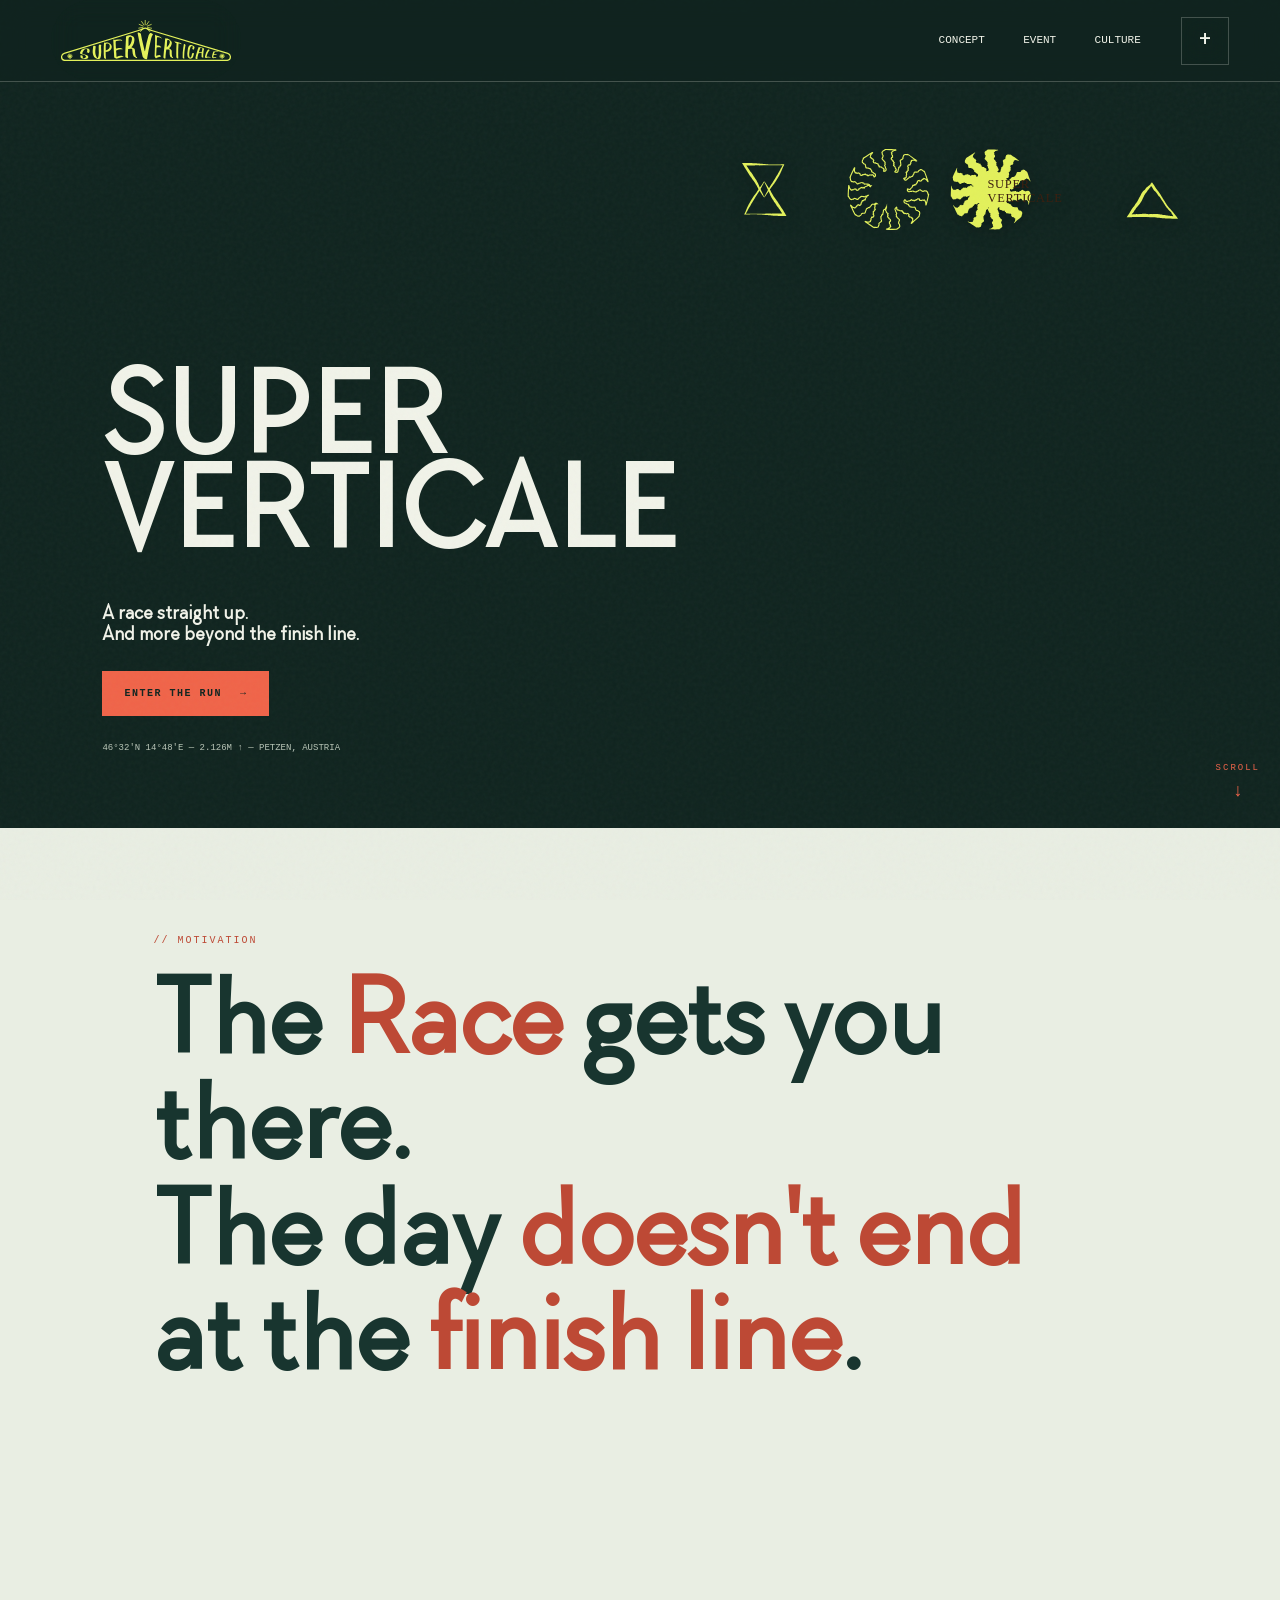
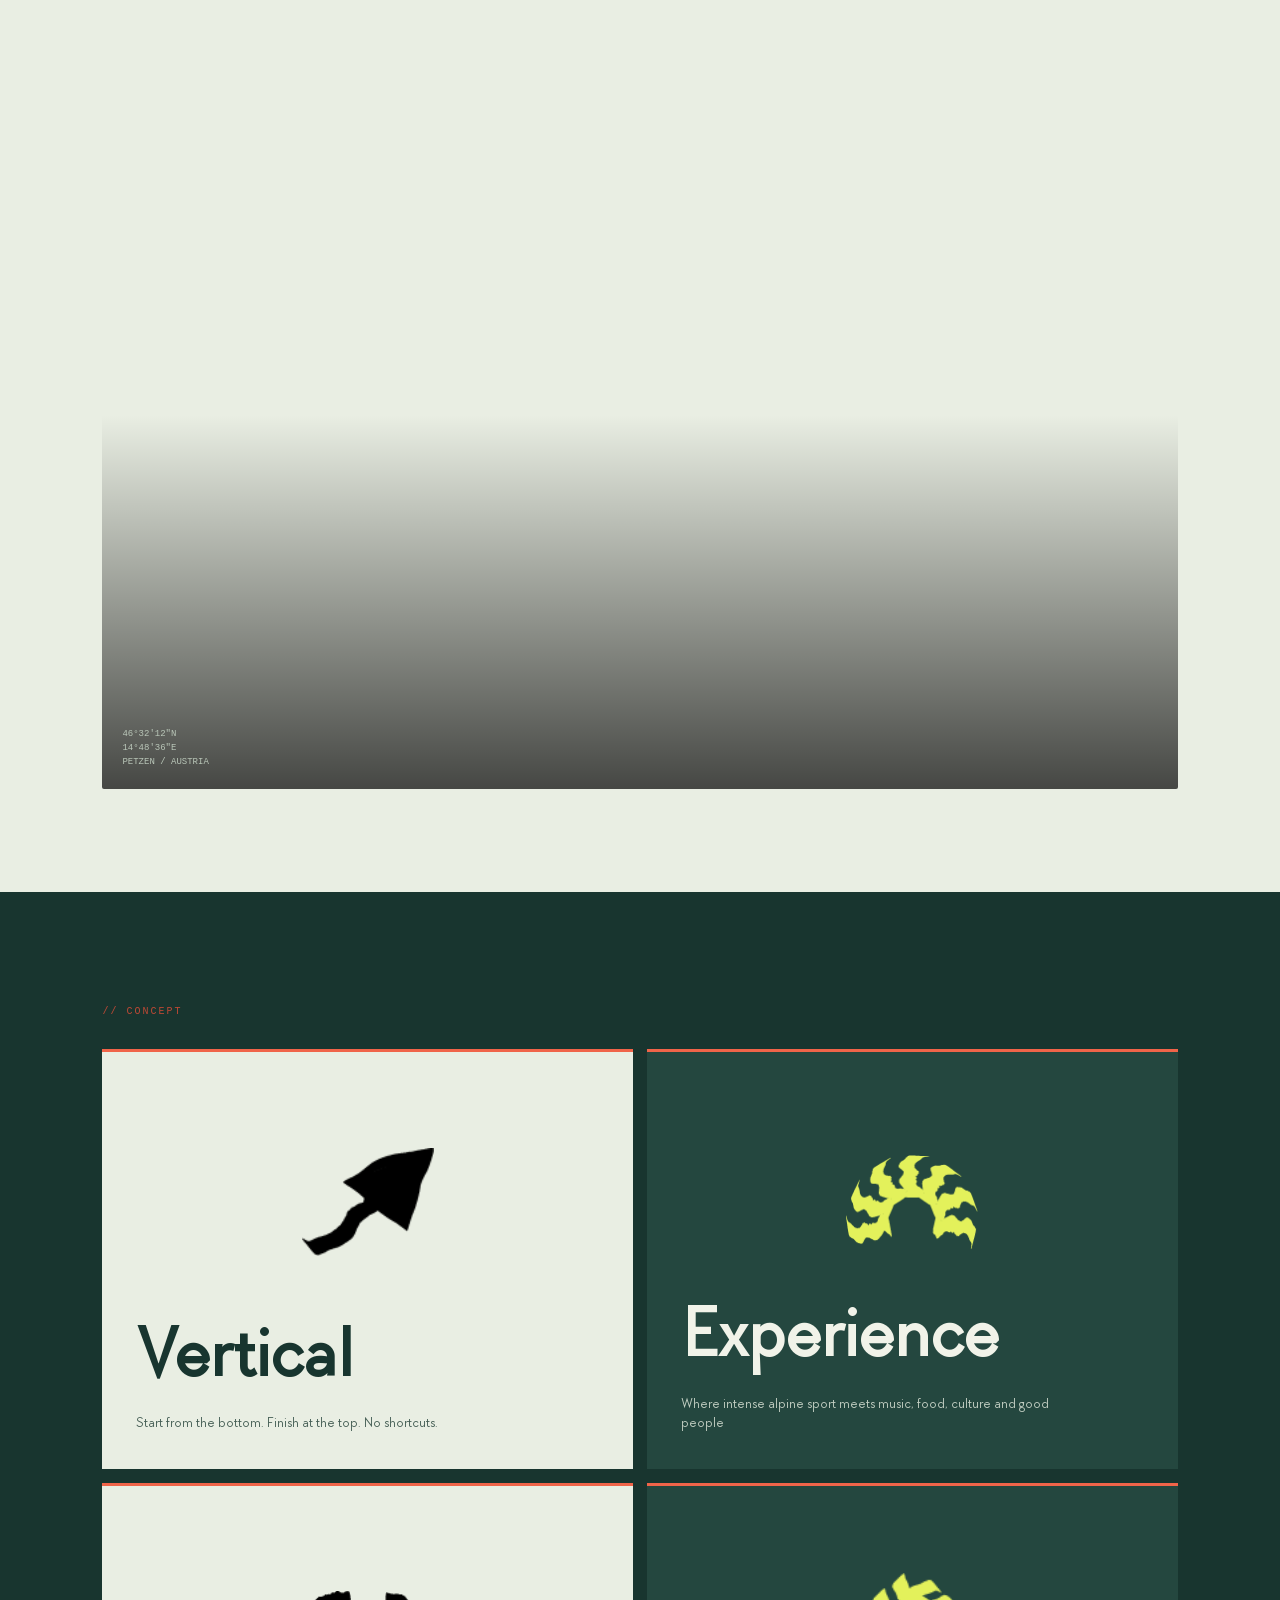
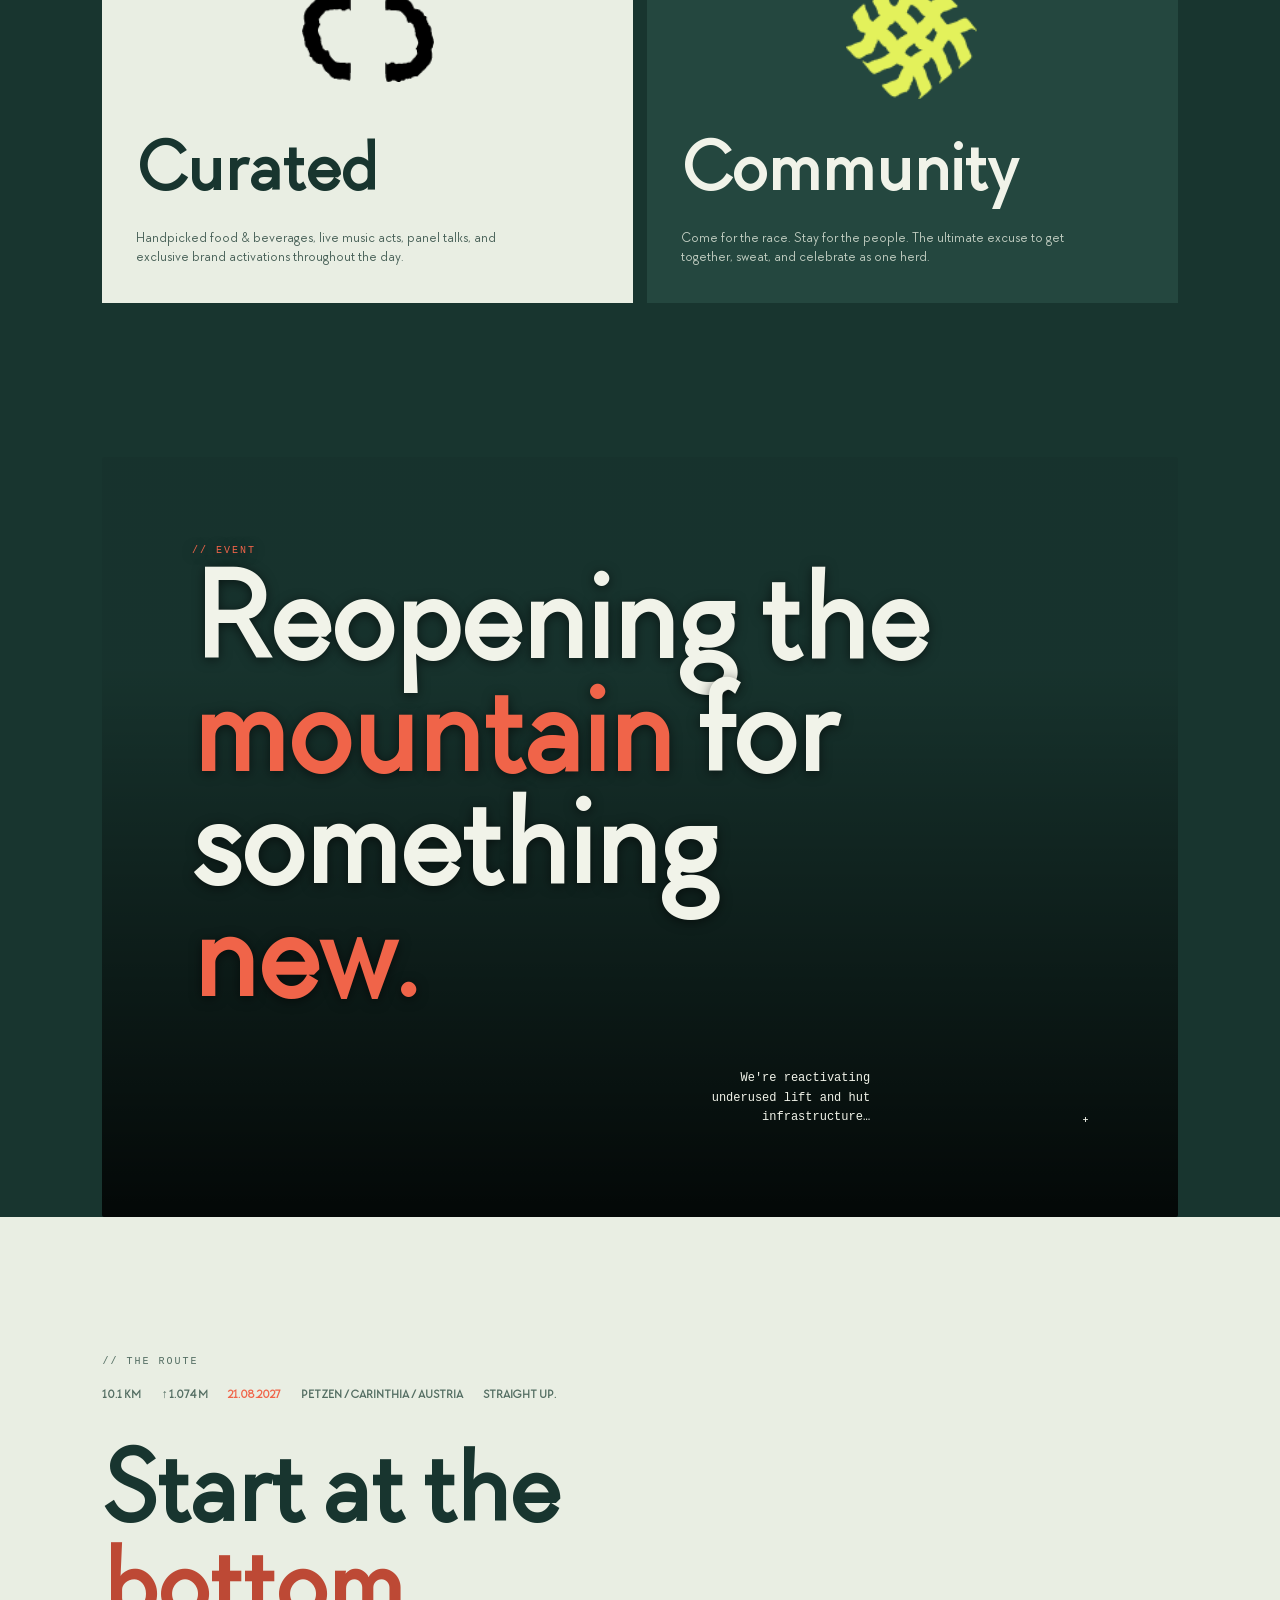
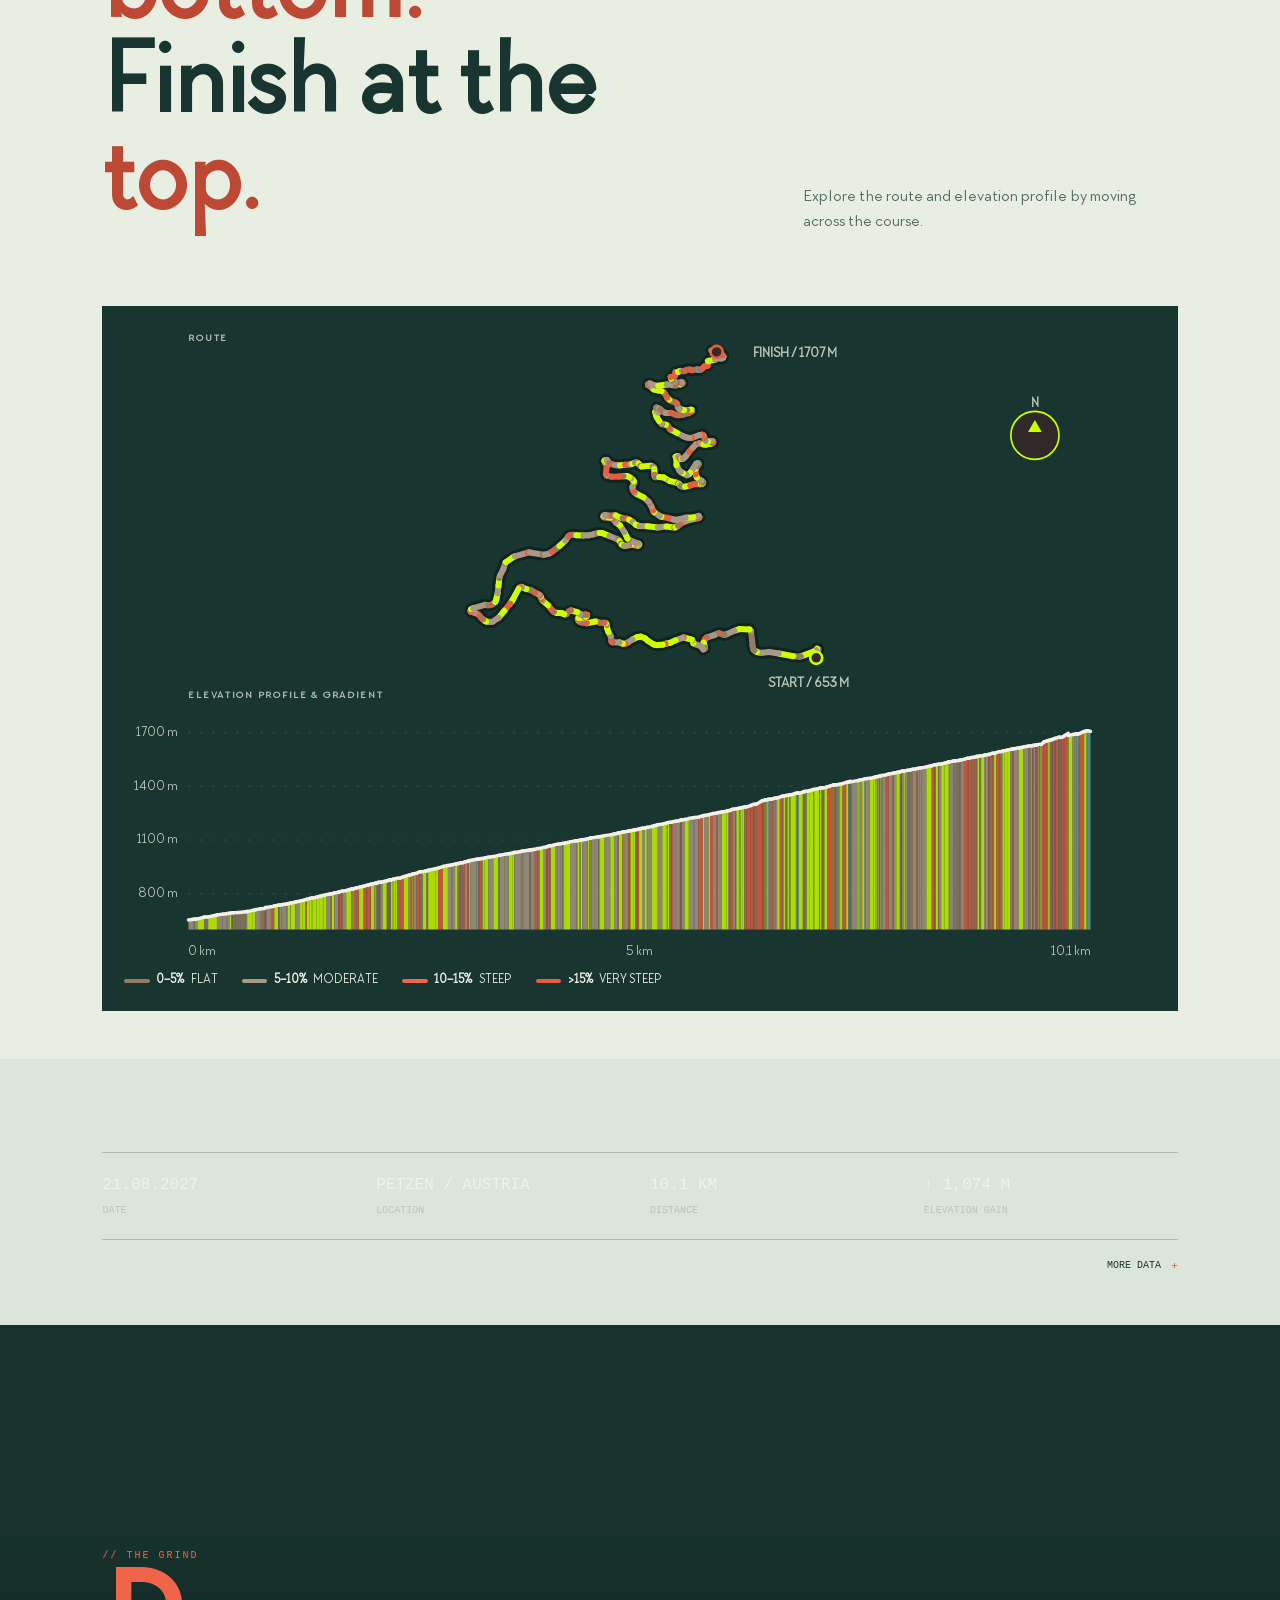
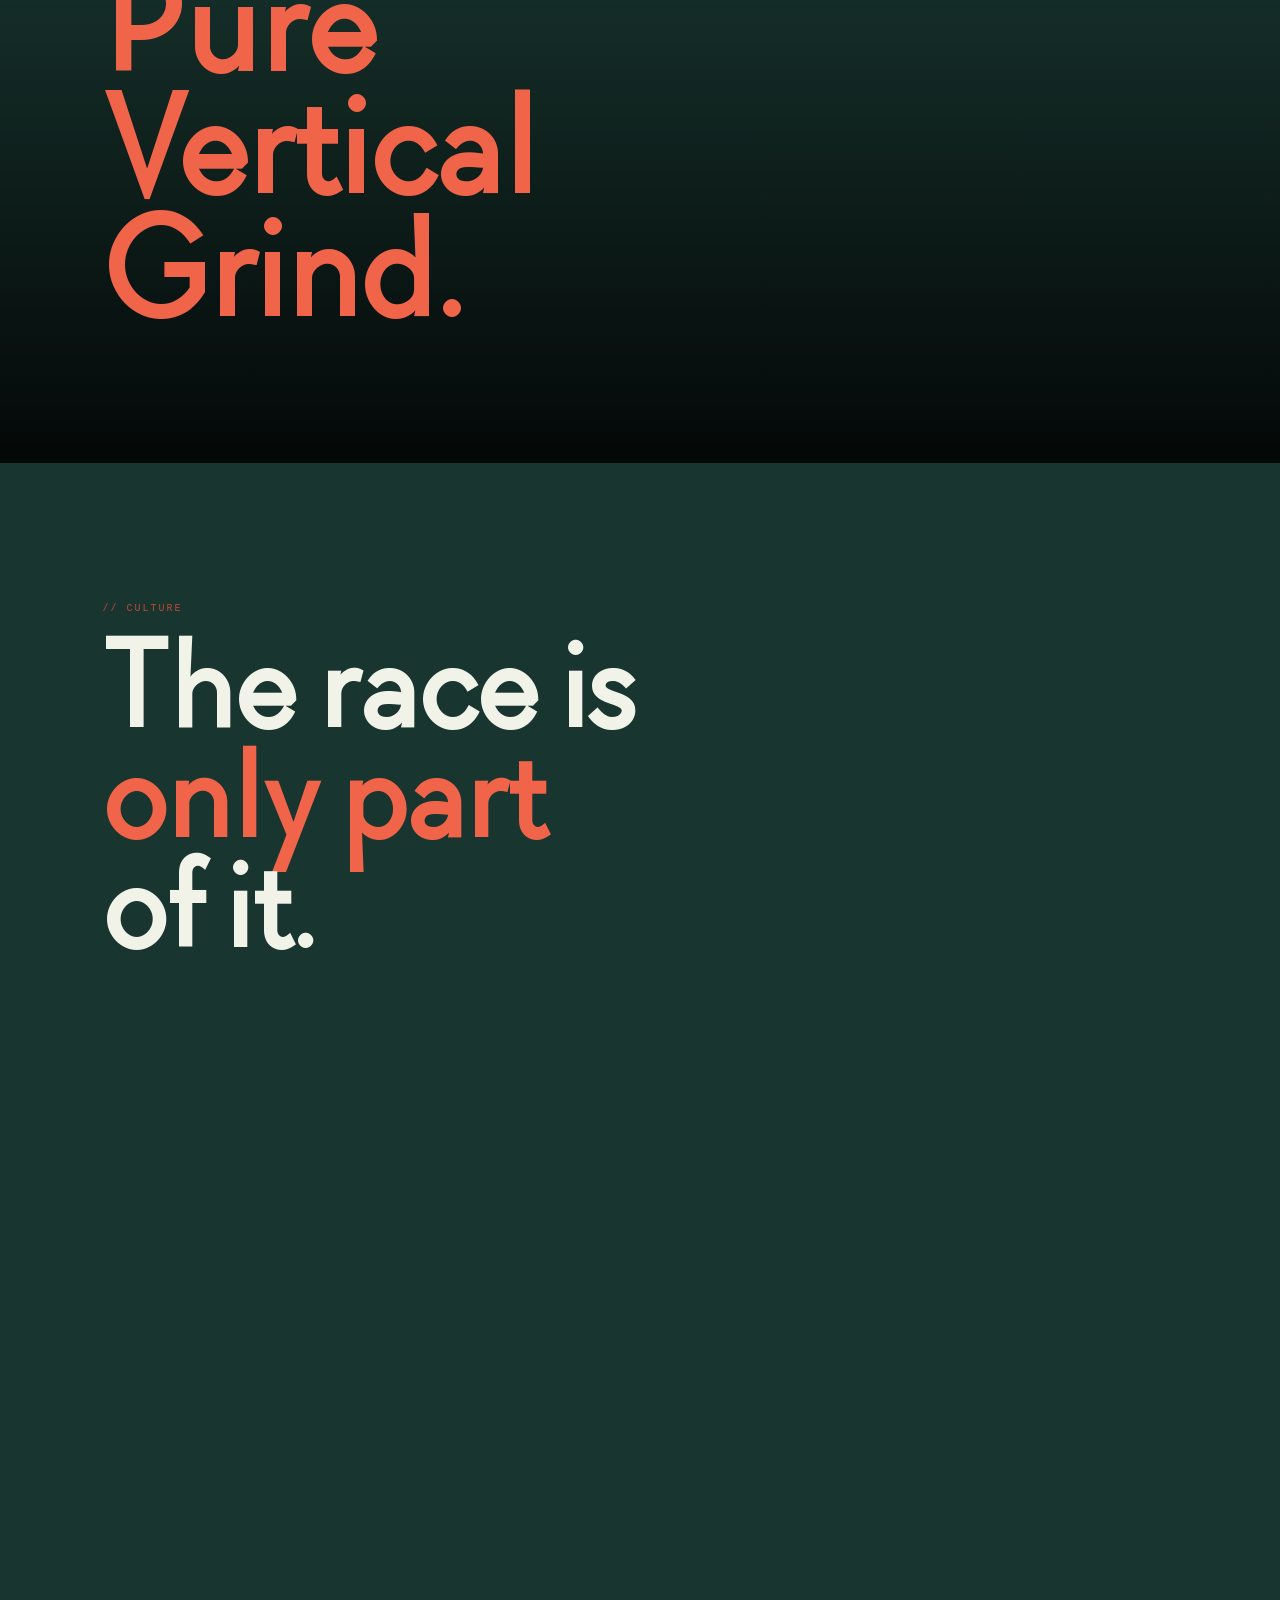
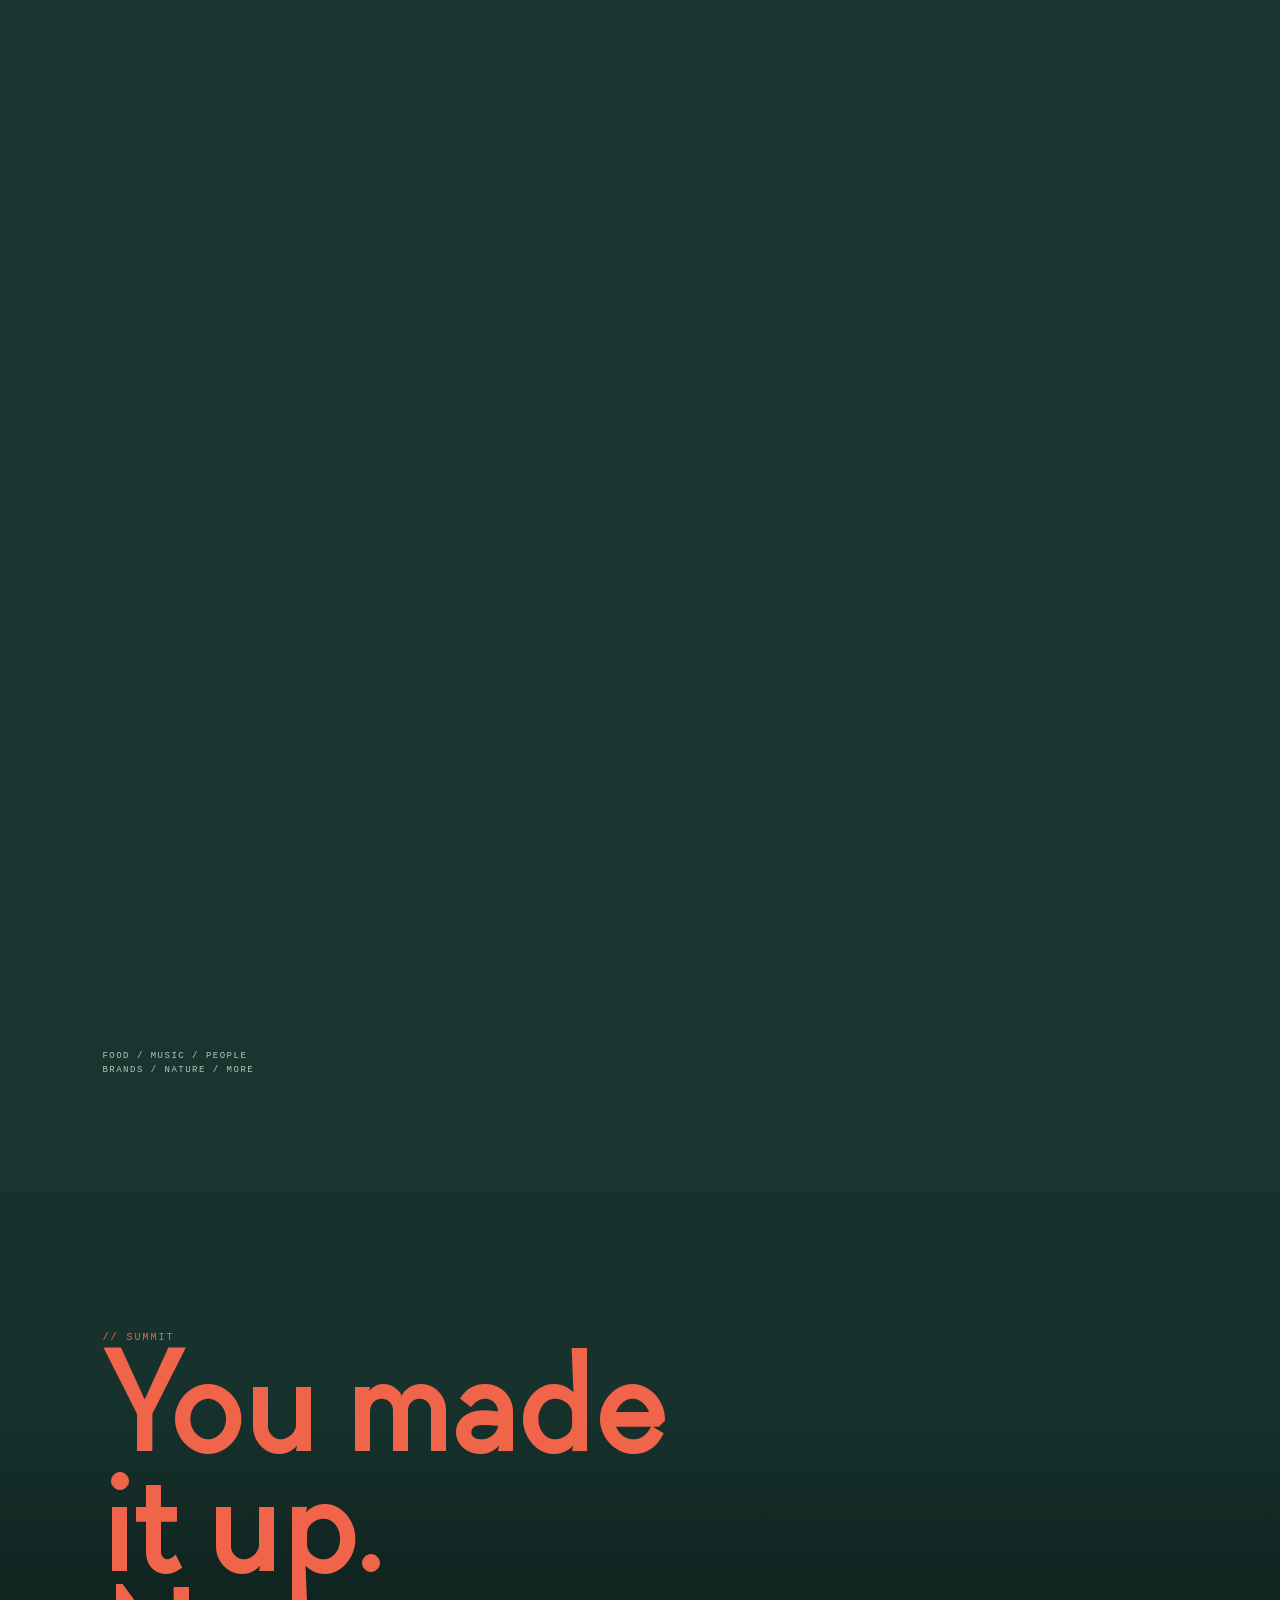
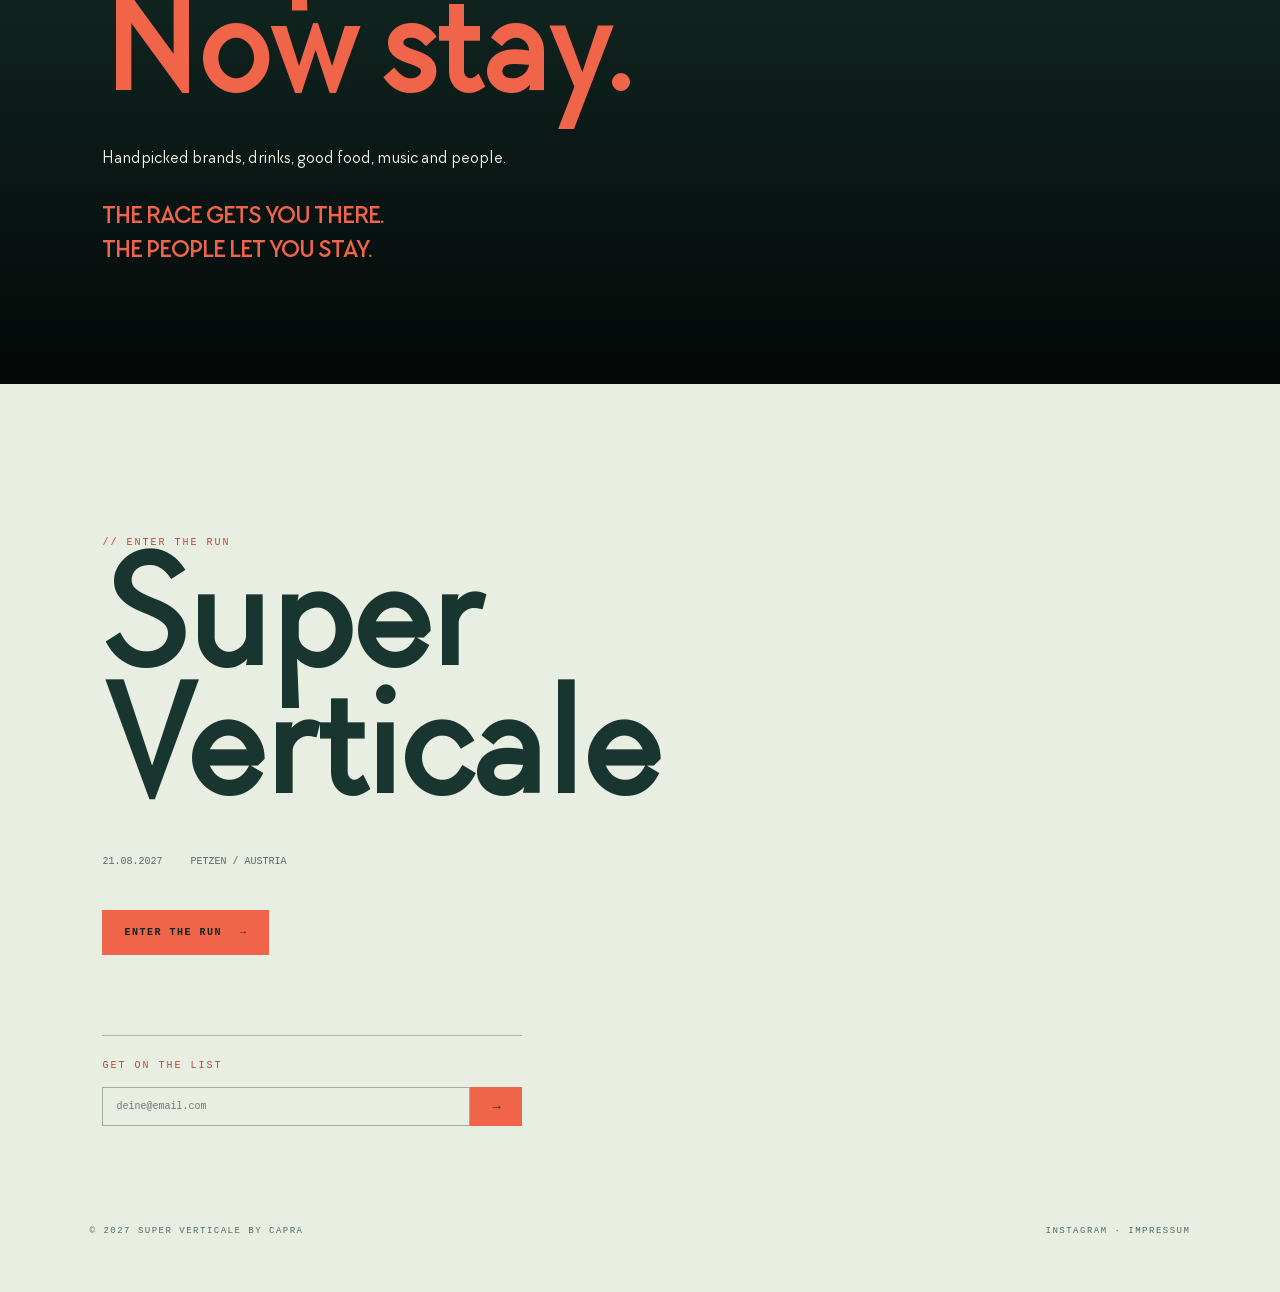
==== alternative/index.html @ e6248ca1 "create alternative with old site" ====
<!doctype html>
<html lang="en">
<head>
  <meta charset="UTF-8">
  <meta name="viewport" content="width=device-width, initial-scale=1.0, viewport-fit=cover">
  <meta name="theme-color" content="#18352f">
  <base href="/">
  <title>Super Verticale</title>

  <link rel="stylesheet" href="../css/style.css">
  <link rel="stylesheet" href="../css/alternative.css">
</head>

<body>

  <!-- iOS SAFE AREA / DYNAMIC ISLAND -->
  <div class="ios-safe-area" aria-hidden="true"></div>

  <div class="page">

    <header class="site-header">
      <a href="/alternative/#top" aria-label="Super Verticale home">
        <img class="logo" src="../assets/logos/SuperVerticale.svg" alt="Super Verticale">
      </a>

      <nav class="nav" aria-label="Main navigation">
        <a href="/alternative/#concept">Concept</a>
        <a href="/alternative/#event">Event</a>
        <a href="/alternative/#culture">Culture</a>
      </nav>

      <button class="header-menu" type="button" aria-label="Open menu" aria-expanded="false">
        +
      </button>
    </header>

    <!-- MOBILE MENU -->
    <div class="mobile-menu" id="mobile-menu">
      <nav aria-label="Mobile navigation">
        <a href="/alternative/#concept">Concept</a>
        <a href="/alternative/#event">Event</a>
        <a href="/alternative/#culture">Culture</a>
        <a class="menu-cta" href="https://luma.com/i/ApF9Z4wEPd" target="_blank" rel="noopener noreferrer">Enter the Run</a>
      </nav>
    </div>

    <main id="top">

      <!-- HERO -->
      <section class="hero">
        <video autoplay muted loop playsinline preload="metadata" aria-label="Super Verticale hero video">
          <source src="../assets/videos/Mountain_Capra_Hero.mp4" type="video/mp4">
        </video>

        <img class="hero-logo" src="../assets/logos/Icons.svg" alt="Super Verticale Icons">

        <div class="hero-content">
          <h1 class="hero-title">Super<br>Verticale</h1>

          <p class="hero-sub">
            A race straight up.<br>
            And more beyond the finish line.
          </p>

          <a class="cta" href="https://luma.com/i/ApF9Z4wEPd" target="_blank" rel="noopener noreferrer">
            Enter the Run <span>→</span>
          </a>

          <div class="hero-meta micro">
            46°32′N 14°48′E — 2.126m ↑ — Petzen, Austria
          </div>
        </div>

        <div class="scroll-cue">Scroll</div>
      </section>

      <!-- BIG STATEMENT -->
      <section class="statement">
        <div>
          <div class="eyebrow">// Motivation</div>
          <h2>
            The <span>Race</span> gets you there. <br>
            The day <span> doesn't end </span> at the <span>finish line</span>.
          </h2>
        </div>
      </section>

      <!-- MOVEMENT -->
      <section class="movement">
        <div class="movement-frame">
          <video autoplay muted loop playsinline preload="metadata">
            <source src="../assets/wine_uphill_straight_front.mp4" type="video/mp4">
          </video>

          <div class="movement-meta micro">
            46°32′12″N<br>
            14°48′36″E<br>
            Petzen / Austria
          </div>
        </div>
      </section>

      <!-- CONCEPT -->
      <section class="concept" id="concept">
        <div class="concept-head">
          <div class="eyebrow">// Concept</div>
        </div>

        <div class="concept-grid">
          <article class="concept-card">
            <img class="concept-icon" src="../assets/logos/icons/Vertical.png" alt="" aria-hidden="true">
            <div>
              <h3>Vertical</h3>
              <p>Start from the bottom. Finish at the top. No shortcuts.</p>
            </div>
          </article>

          <article class="concept-card">
            <img class="concept-icon" src="../assets/logos/icons/Experience.png" alt="" aria-hidden="true">
            <div>
              <h3>Experience</h3>
              <p>Where intense alpine sport meets music, food, culture and good people</p>
            </div>
          </article>

          <article class="concept-card">
            <img class="concept-icon" src="../assets/logos/icons/Curated.png" alt="" aria-hidden="true">
            <div>
              <h3>Curated</h3>
              <p>Handpicked food &amp; beverages, live music acts, panel talks, and exclusive brand activations throughout the day.</p>
            </div>
          </article>

          <article class="concept-card">
            <img class="concept-icon" src="../assets/logos/icons/Community.png" alt="" aria-hidden="true">
            <div>
              <h3>Community</h3>
              <p>Come for the race. Stay for the people. The ultimate excuse to get together, sweat, and celebrate as one herd.</p>
            </div>
          </article>
        </div>
      </section>

      <!-- EVENT -->
      <section class="event-intro" id="event">
        <div class="event-visual">
          <video autoplay muted loop playsinline preload="metadata" aria-hidden="true">
            <source src="../assets/wine_steep_left_right.mp4" type="video/mp4">
          </video>

          <div class="event-overlay">
            <div class="event-title">
              <div class="eyebrow">// Event</div>

              <div class="event-intro-grid">
                <h2>Reopening the<br><span>mountain</span> for<br>something<br><span>new.</span></h2>
              </div>
            </div>

            <button class="event-note-toggle" type="button" aria-label="Show full Event note" aria-expanded="false" aria-controls="event-note-content">
              <span class="event-note-teaser">We're reactivating<br>underused lift and hut<br>infrastructure…</span>
              <span class="event-note-expanded" id="event-note-content" aria-hidden="true">
                <span class="event-note-copy">
                  <span>We’re reactivating underused lift and hut infrastructure, turning the mountain into our stage.</span>
                  <span>Super Verticale is much more than a trail run. It’s a gathering for those who live for uncompromising mountain sports, good food and music vibes, and the culture of nature.</span>
                </span>
              </span>
              <span class="event-note-indicator" aria-hidden="true">+</span>
            </button>
          </div>
        </div>
      </section>

      <!-- ROUTE -->
      <section class="route-section" id="route">
        <div class="eyebrow">// The Route</div>

        <div class="route-facts" aria-label="Race facts">
          <div class="route-facts-row">
            <span>10.1 KM</span>
            <span>↑ 1.074 M</span>
            <span class="route-facts-date">21.08.2027</span>
            <span>Petzen / Carinthia / Austria</span>
            <span>Straight up.</span>
          </div>
        </div>

        <div class="route-head">
          <h2>
            Start at the <span>bottom.</span><br>
            Finish at the <span>top.</span>
          </h2>

          <p class="route-copy">
            Explore the route and elevation profile by moving across the course.
          </p>
        </div>

        <div class="route-interactive">
          <svg id="route-chart" viewBox="0 0 1200 750" role="img" aria-label="Petzen route and elevation profile">
            <g id="route-layer"></g>
            <g id="profile-layer"></g>
            <g id="interaction-layer"></g>
          </svg>

          <div class="route-legend" aria-label="Slope legend">
            <span><i class="route-swatch route-flat"></i><b>0–5%</b> FLAT</span>
            <span><i class="route-swatch route-moderate"></i><b>5–10%</b> MODERATE</span>
            <span><i class="route-swatch route-steep"></i><b>10–15%</b> STEEP</span>
            <span><i class="route-swatch route-very-steep"></i><b>&gt;15%</b> VERY STEEP</span>
          </div>
        </div>

        <!-- EVENT DATA -->
        <div class="data">
          <dl class="data-primary" aria-label="Essential race facts"></dl>

          <button class="data-toggle" type="button" aria-expanded="false" aria-controls="event-data-details" aria-label="Show more event data">
            <span>More data</span>
            <span class="data-toggle-indicator" aria-hidden="true">+</span>
          </button>

          <div class="data-details" id="event-data-details" aria-hidden="true" inert>
            <div class="data-details-inner">
              <dl class="data-grid">
                <div class="data-row" data-primary data-primary-label="Date"><dt>Date</dt><dd>21.08.2027</dd></div>
                <div class="data-row" data-primary data-primary-label="Location" data-primary-value="Petzen / Austria"><dt>Location</dt><dd>Petzen-Bergbahnen / Austria</dd></div>
                <div class="data-row" data-primary data-primary-label="Distance"><dt>Distance</dt><dd>10.1 km</dd></div>
                <div class="data-row" data-primary data-primary-label="Elevation Gain" data-primary-prefix="↑"><dt>Elevation Gain</dt><dd>1,074 m</dd></div>
                <div class="data-row"><dt>Start</dt><dd>Petzenbahn Talstation</dd></div>
                <div class="data-row"><dt>Coordinates</dt><dd>46°32′12″N 14°48′36″E</dd></div>
              </dl>
            </div>
          </div>
        </div>
      </section>

      <!-- GRIND -->
      <section class="grind">
        <video autoplay muted loop playsinline preload="metadata" aria-hidden="true">
          <source src="../assets/wine_foot.mp4" type="video/mp4">
        </video>

        <div>
          <div class="eyebrow">// The Grind</div>
          <h2>Pure<br>Vertical<br>Grind.</h2>
        </div>
      </section>

      <!-- CULTURE -->
      <section class="culture" id="culture">
        <div class="culture-head">
          <div class="eyebrow">// Culture</div>
          <h2>
            The race is<br>
            <span>only part</span><br>
            of it.
          </h2>
        </div>

        <div class="culture-gallery">
          <video class="tall" autoplay muted loop playsinline preload="metadata">
            <source src="../assets/wine_portrait.mp4" type="video/mp4">
          </video>

          <video autoplay muted loop playsinline preload="metadata">
            <source src="../assets/wine_jump_down_up.mp4" type="video/mp4">
          </video>

          <video autoplay muted loop playsinline preload="metadata">
            <source src="../assets/wine_wqalking_on_woods.mp4" type="video/mp4">
          </video>

          <video class="tall" autoplay muted loop playsinline preload="metadata">
            <source src="../assets/wine_uphill_right_left.mp4" type="video/mp4">
          </video>
        </div>

        <div class="culture-note">
          Food / Music / People<br>
          Brands / Nature / More
        </div>
      </section>

      <!-- SUMMIT -->
      <section class="summit">
        <video autoplay muted loop playsinline preload="metadata" aria-hidden="true">
          <source src="../assets/wine_uphill_left_right.mp4" type="video/mp4">
        </video>

        <div>
          <div class="eyebrow">// Summit</div>

          <h2>You made<br>it up.<br>Now stay.</h2>

          <p class="summit-copy">
            Handpicked brands, drinks, good food, music and people.
          </p>

          <p class="summit-payoff">
            The race gets you there.<br>
            The people let you stay.
          </p>
        </div>
      </section>

      <!-- FINAL CTA -->
      <section class="final">
        <div class="eyebrow">// Enter the Run</div>

        <h2>Super<br>Verticale</h2>

        <div class="final-meta micro">
          <span>21.08.2027</span>
          <span>Petzen / Austria</span>
        </div>

        <a class="cta" href="https://luma.com/i/ApF9Z4wEPd" target="_blank" rel="noopener noreferrer">
          Enter the Run <span>→</span>
        </a>

        <div class="newsletter">
          <div class="eyebrow">Get on the list</div>
          <form class="newsletter-form">
            <input type="email" placeholder="deine@email.com" aria-label="Email">
            <button type="submit">→</button>
          </form>
        </div>
      </section>
    </main>

    <footer class="footer">
      <span>© 2027 Super Verticale by Capra</span>
      <span>Instagram · Impressum</span>
    </footer>
  </div>

  <div class="route-tooltip" id="route-tooltip" role="status"></div>

  <script type="module" src="../js/main.js"></script>
</body>
</html>
---- css/style.css ----
@import url("./variables.css");
@import url("./base.css");
@import url("./components.css");
@import url("./sections.css");
@import url("./responsive.css");
---- css/alternative.css ----
@font-face {
  font-family: "TT Chocolates V2";
  src: url("../assets/fonts/tt-chocolates-regular.woff2") format("woff2");
  font-style: normal;
  font-weight: 400;
  font-display: swap;
}

:root {
  --bg: #18352f;
  --black: #10241f;
  --white: #f1f3e9;
  --lime: #f06449;
  --gray: #b9c6b8;
  --line: rgba(241, 243, 233, .23);
  --display: "TT Chocolates V2", "Trebuchet MS", sans-serif;
  --mono: "SF Mono", "Fira Code", ui-monospace, monospace;
  color-scheme: dark;
}

html,
body {
  background: var(--bg);
}

body {
  font-family: var(--display);
  line-height: 1.35;
}

.page {
  overflow: clip;
}

.site-header {
  top: 0;
  left: 0;
  right: 0;
  height: 82px;
  padding: 0 4vw;
  background: rgba(16, 36, 31, .82);
  border-bottom: 1px solid var(--line);
  backdrop-filter: blur(14px);
  -webkit-backdrop-filter: blur(14px);
}

.site-header > a {
  flex: 0 0 auto;
  width: 190px;
  border: 0;
  box-shadow: none;
}

.logo {
  width: 170px;
}

.nav {
  display: flex;
  align-items: center;
  gap: clamp(1.25rem, 3vw, 3.5rem);
  margin-left: auto;
  font-family: var(--mono);
  font-size: 11px;
  text-transform: uppercase;
}

.nav a {
  padding: 10px 0;
  border-bottom: 1px solid transparent;
}

.nav a:hover,
.nav a:focus-visible {
  color: var(--lime);
  border-color: currentColor;
}

.header-menu {
  width: 48px;
  height: 48px;
  flex-basis: 48px;
  margin-left: 2rem;
  border-radius: 0;
  border-color: var(--line);
  box-shadow: none;
}

.mobile-menu {
  top: 92px;
  left: auto;
  right: 4vw;
  width: min(360px, 92vw);
  background: var(--black);
  border: 1px solid var(--line);
  border-radius: 0;
  box-shadow: none;
}

.hero {
  min-height: 92svh;
  padding: 150px 8vw 8vh;
  align-items: flex-end;
  background: var(--black);
}

.hero::after {
  background: linear-gradient(90deg, rgba(16, 36, 31, .78), rgba(16, 36, 31, .06) 85%), linear-gradient(0deg, rgba(16, 36, 31, .8), transparent 65%);
}

.hero-logo {
  top: 18%;
  right: 8vw;
  left: auto;
  width: min(34vw, 440px);
  transform: none;
}

.hero-content {
  max-width: 850px;
}

.hero-title {
  max-width: 850px;
  font-size: 7.5rem;
  line-height: .78;
  letter-spacing: 0;
}

.hero-sub {
  max-width: 470px;
  margin-top: 34px;
  color: var(--white);
  font-size: 1.25rem;
  line-height: 1.05;
  text-transform: none;
}

.cta {
  background: var(--lime);
  color: var(--black);
  padding: 16px 22px;
  transition: transform .2s ease, background .2s ease;
}

.cta:hover,
.cta:focus-visible {
  background: var(--white);
  transform: translateY(-3px);
}

.hero-meta,
.micro {
  letter-spacing: 0;
}

.statement {
  min-height: 74svh;
  padding: 12vh 12vw;
  background: #e9eee3;
  color: #18352f;
}

.statement .eyebrow,
.concept .eyebrow,
.culture .eyebrow,
.final .eyebrow {
  color: #bd4935;
}

.statement h2 {
  max-width: 1100px;
  margin-top: 2rem;
  font-size: 7rem;
  line-height: .94;
  letter-spacing: 0;
  text-transform: none;
}

.statement h2 span {
  color: #bd4935;
}

.movement {
  padding: 8vw;
  background: #e9eee3;
}

.movement-frame {
  height: min(76vw, 780px);
  min-height: 420px;
  border-radius: 2px;
}

.concept {
  padding: 9vw 8vw 12vw;
}

.concept-head {
  padding: 0 0 2rem;
}

.concept-grid {
  grid-template-columns: repeat(2, minmax(0, 1fr));
  gap: 14px;
  background: transparent;
  border: 0;
}

.concept-card {
  min-height: 420px;
  padding: 34px;
  background: #e9eee3;
  color: #18352f;
  border-top: 3px solid var(--lime);
}

.concept-card:nth-child(even) {
  background: #24473f;
  color: var(--white);
}

.concept-icon {
  top: 36%;
  width: 132px;
  height: 132px;
}

.concept-card h3 {
  font-size: 4.5rem;
  line-height: .9;
  letter-spacing: 0;
  text-transform: none;
}

.concept-card p {
  max-width: 410px;
  color: #435c53;
  line-height: 1.4;
  font-weight: 400;
  text-transform: none;
}

.concept-card:nth-child(even) p {
  color: #c4d0c4;
}

.event-intro {
  padding: 0 8vw;
}

.event-visual {
  min-height: 760px;
  border-radius: 2px;
}

.event-overlay {
  padding: 7vw;
}

.event-intro h2 {
  font-size: 8rem;
  line-height: .88;
  letter-spacing: 0;
  text-transform: none;
}

.event-intro h2 span {
  color: var(--lime);
}

.event-note-toggle {
  width: min(42%, 32rem);
  color: var(--white);
  font-size: 12px;
  line-height: 1.6;
  text-transform: none;
}

.route-section {
  padding: 11vw 8vw;
  background: #e9eee3;
  color: #18352f;
}

.route-section .eyebrow,
.route-section .route-copy {
  color: #536d62;
}

.route-facts {
  color: #536d62;
}

.route-facts-row {
  border-color: rgba(24, 53, 47, .25);
}

.route-head {
  margin-top: 3rem;
}

.route-head h2 {
  font-size: 6.5rem;
  line-height: .92;
  letter-spacing: 0;
  text-transform: none;
}

.route-head h2 span {
  color: #bd4935;
}

.route-copy {
  max-width: 360px;
  line-height: 1.5;
}

.route-interactive {
  margin-top: 2rem;
  padding: 22px;
  background: #18352f;
  color: var(--white);
}

.route-legend {
  color: var(--white);
}

.data {
  margin: 3rem -8vw -11vw;
  padding: 3rem 8vw;
  background: #dce5d9;
  color: #18352f;
}

.data-primary {
  border-color: rgba(24, 53, 47, .25);
}

.data-toggle {
  color: #18352f;
  border-color: rgba(24, 53, 47, .35);
}

.data-row {
  border-color: rgba(24, 53, 47, .25);
}

.grind {
  min-height: 82svh;
  padding: 9vw 8vw;
}

.grind h2 {
  font-size: 9rem;
  line-height: .85;
  letter-spacing: 0;
  text-transform: none;
}

.culture {
  padding: 11vw 8vw 0;
}

.culture-head {
  padding: 0 0 5rem;
}

.culture-head h2 {
  margin-top: 2rem;
  font-size: 8rem;
  line-height: .86;
  letter-spacing: 0;
  text-transform: none;
}

.culture-head h2 span {
  color: var(--lime);
}

.culture-gallery {
  gap: 14px;
  padding: 0;
}

.culture-gallery video {
  border-radius: 2px;
}

.culture-note {
  padding: 2rem 0 9vw;
  color: var(--gray);
}

.summit {
  min-height: 88svh;
  padding: 9vw 8vw;
}

.summit h2 {
  font-size: 9rem;
  line-height: .83;
  letter-spacing: 0;
  text-transform: none;
}

.summit-copy,
.summit-payoff {
  max-width: 520px;
  line-height: 1.4;
}

.final {
  padding: 12vw 8vw 5vw;
  background: #e9eee3;
  color: #18352f;
}

.final h2 {
  font-size: 10rem;
  line-height: .8;
  letter-spacing: 0;
  text-transform: none;
}

.final-meta {
  color: #536d62;
}

.newsletter {
  max-width: 420px;
  margin-top: 5rem;
  border-top: 1px solid rgba(24, 53, 47, .3);
}

.newsletter-form input,
.newsletter-form button {
  color: #18352f;
  border-color: rgba(24, 53, 47, .35);
}

.footer {
  background: #e9eee3;
  color: #536d62;
  border-top-color: rgba(24, 53, 47, .22);
}

.route-tooltip {
  background: #10241f;
  color: var(--white);
  border: 1px solid var(--lime);
}

@media (min-width: 769px) {
  .site-header {
    left: 0;
    right: 0;
    height: 82px;
    top: 0;
    padding: 0 4vw;
  }

  .site-header > a {
    flex: 0 0 190px;
  }

  .hero {
    min-height: 92svh;
  }

  .hero-title {
    font-size: 7.5rem;
  }

  .concept-grid {
    grid-template-columns: repeat(2, minmax(0, 1fr));
  }

  .event-intro {
    padding: 0 8vw;
  }

  .route-head {
    grid-template-columns: 1.25fr .75fr;
    gap: 6vw;
  }

  .data {
    margin: 3rem -8vw -11vw;
  }
}

@media (max-width: 768px) {
  .site-header {
    height: 68px;
    padding: 0 14px;
  }

  .site-header > a {
    width: 150px;
  }

  .logo {
    width: 145px;
  }

  .nav {
    display: none;
  }

  .header-menu {
    margin-left: auto;
  }

  .hero {
    min-height: 92svh;
    padding: 130px 24px 42px;
  }

  .hero-logo {
    top: 19%;
    right: 8%;
    width: min(42vw, 220px);
  }

  .hero-title {
    font-size: 3.6rem;
  }

  .hero-sub {
    font-size: 1.1rem;
  }

  .statement {
    min-height: 66svh;
    padding: 90px 24px;
  }

  .statement h2 {
    font-size: 3.4rem;
  }

  .movement {
    padding: 0 18px 80px;
  }

  .movement-frame {
    height: 65svh;
    min-height: 420px;
  }

  .concept {
    padding: 24px 18px 80px;
  }

  .concept-grid {
    grid-template-columns: 1fr;
  }

  .concept-card {
    min-height: 410px;
    padding: 28px 24px;
  }

  .event-intro {
    padding: 0 18px;
  }

  .event-visual {
    min-height: 620px;
  }

  .event-overlay {
    padding: 28px 24px;
  }

  .event-intro h2 {
    font-size: 3.5rem;
  }

  .event-note-toggle {
    width: 88%;
  }

  .route-section {
    padding: 90px 20px;
  }

  .route-head {
    display: block;
    margin: 2rem 0 2rem;
  }

  .route-head h2 {
    font-size: 3.3rem;
  }

  .route-copy {
    margin-top: 1.5rem;
  }

  .route-interactive {
    margin: 0 -12px;
    padding: 12px 4px;
  }

  .data {
    margin: 2rem -20px -90px;
    padding: 2rem 20px;
  }

  .grind {
    min-height: 76svh;
    padding: 80px 24px;
  }

  .culture {
    padding: 90px 20px 0;
  }

  .culture-head {
    padding-bottom: 3rem;
  }

  .culture-head h2 {
    font-size: 4rem;
  }

  .culture-gallery {
    grid-template-columns: 1fr 1fr;
    gap: 8px;
  }

  .culture-gallery video,
  .culture-gallery .tall {
    height: 48svh;
  }

  .culture-note {
    padding: 1.5rem 0 80px;
  }

  .summit {
    min-height: 76svh;
    padding: 80px 24px;
  }

  .summit h2 {
    font-size: 4rem;
  }

  .summit-copy,
  .summit-payoff {
    font-size: 1rem;
  }

  .final {
    padding: 90px 24px 40px;
  }

  .final h2 {
    font-size: 4rem;
  }

  .footer {
    padding: 28px 24px 36px;
  }
}

@media (max-width: 430px) {
  .route-legend {
    display: grid;
    grid-template-columns: 1fr 1fr;
    gap: .75rem;
  }
}
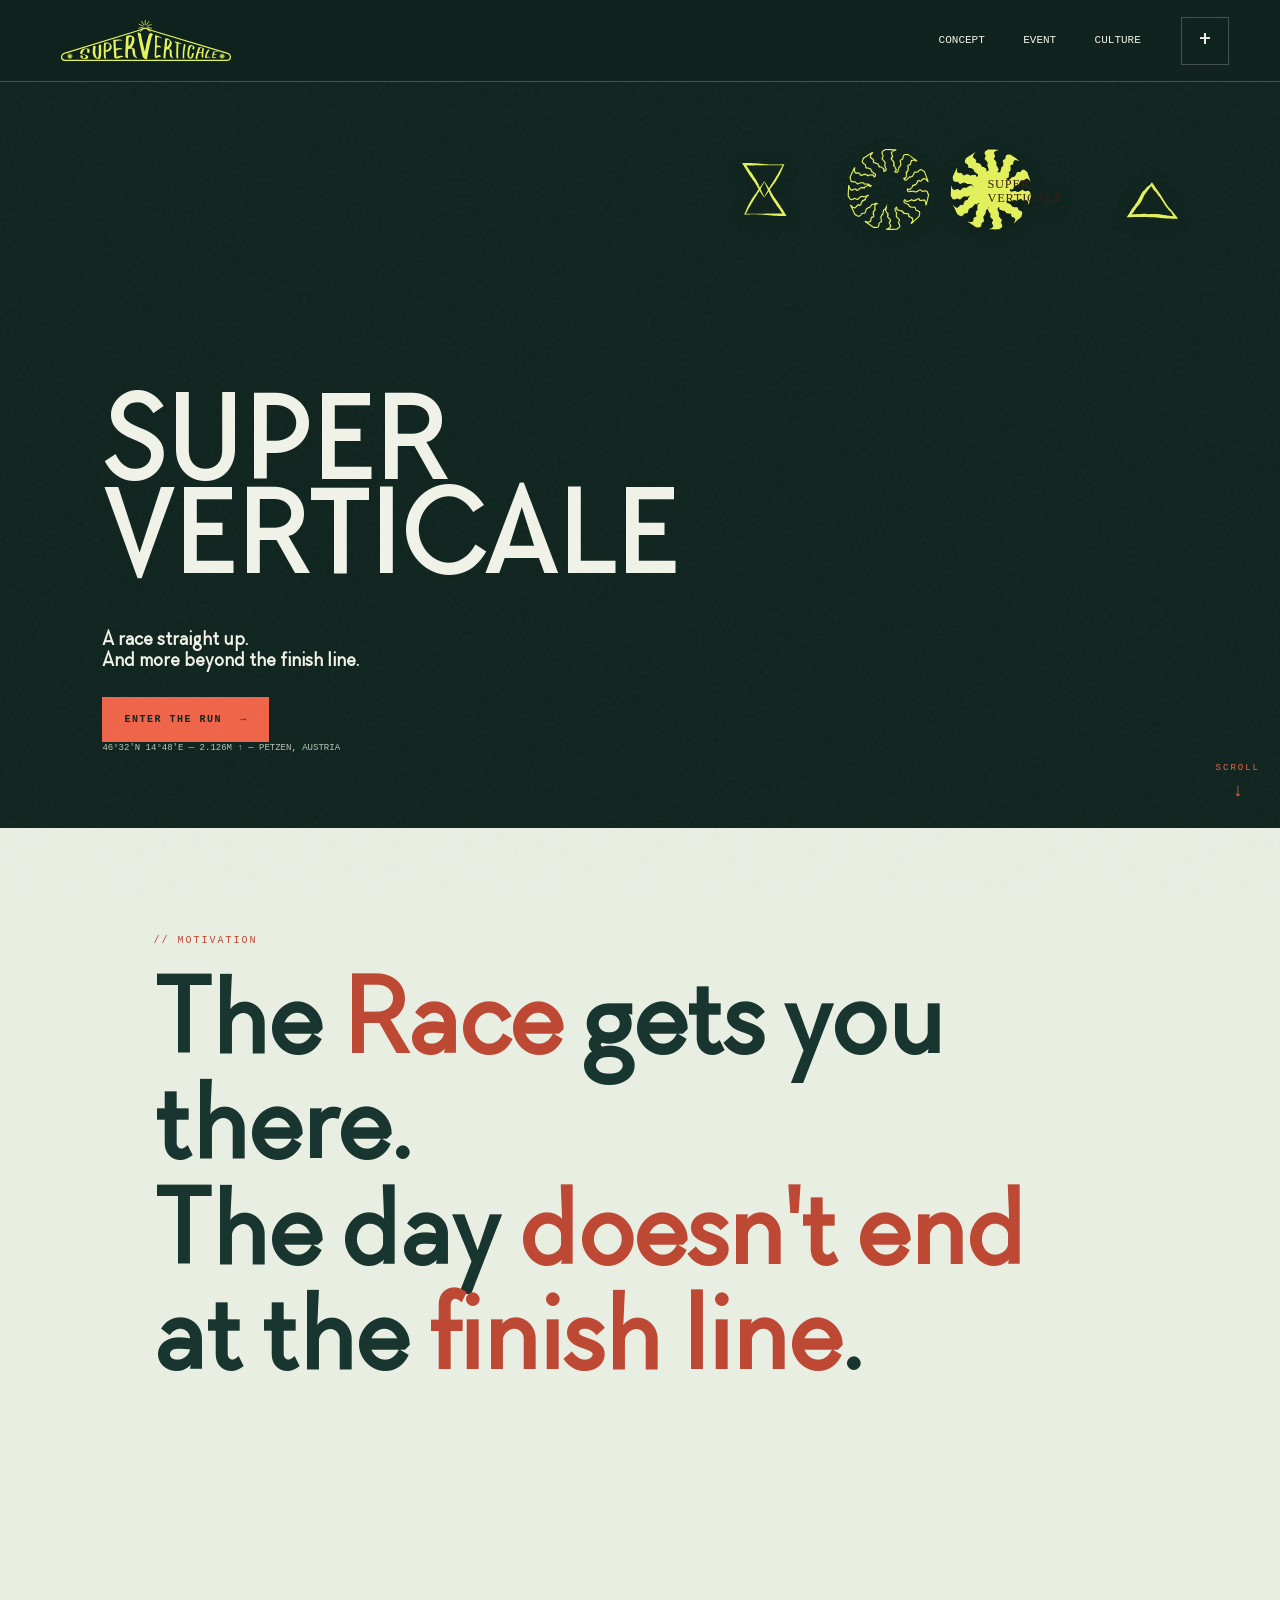
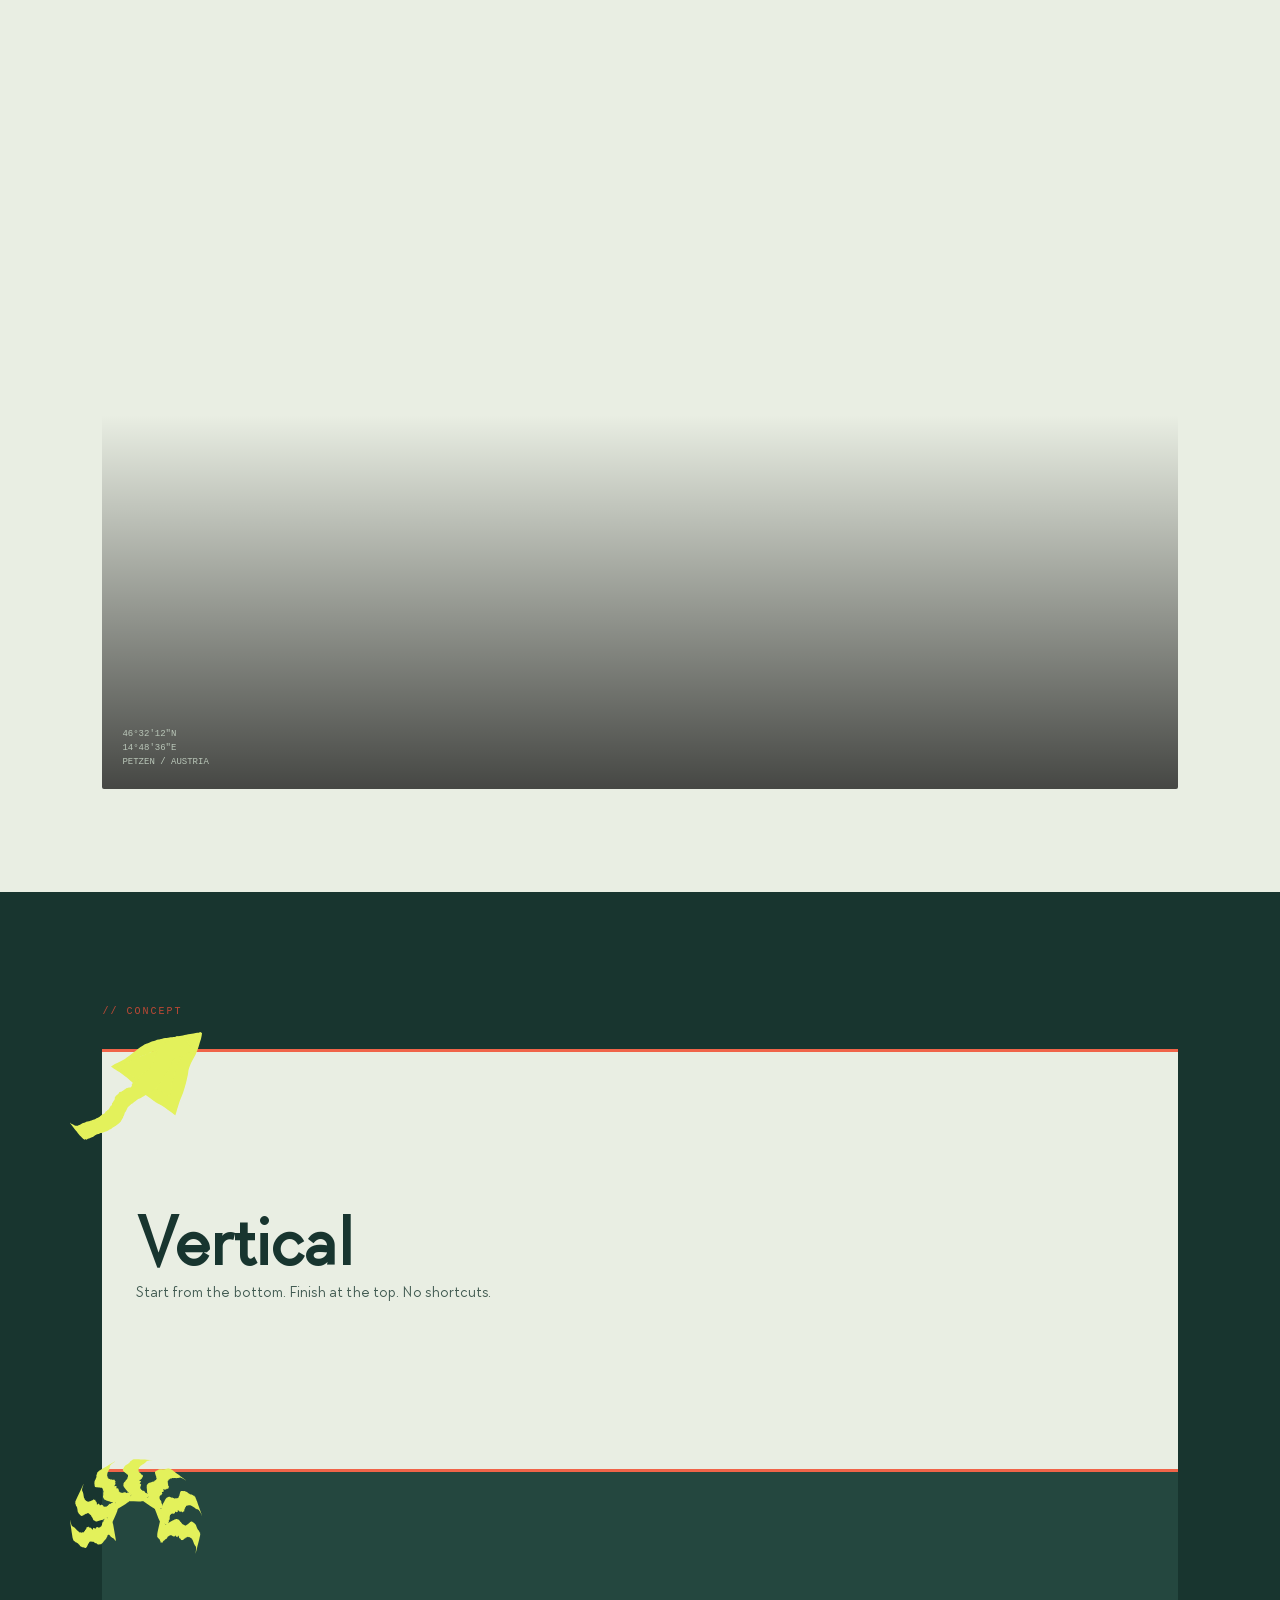
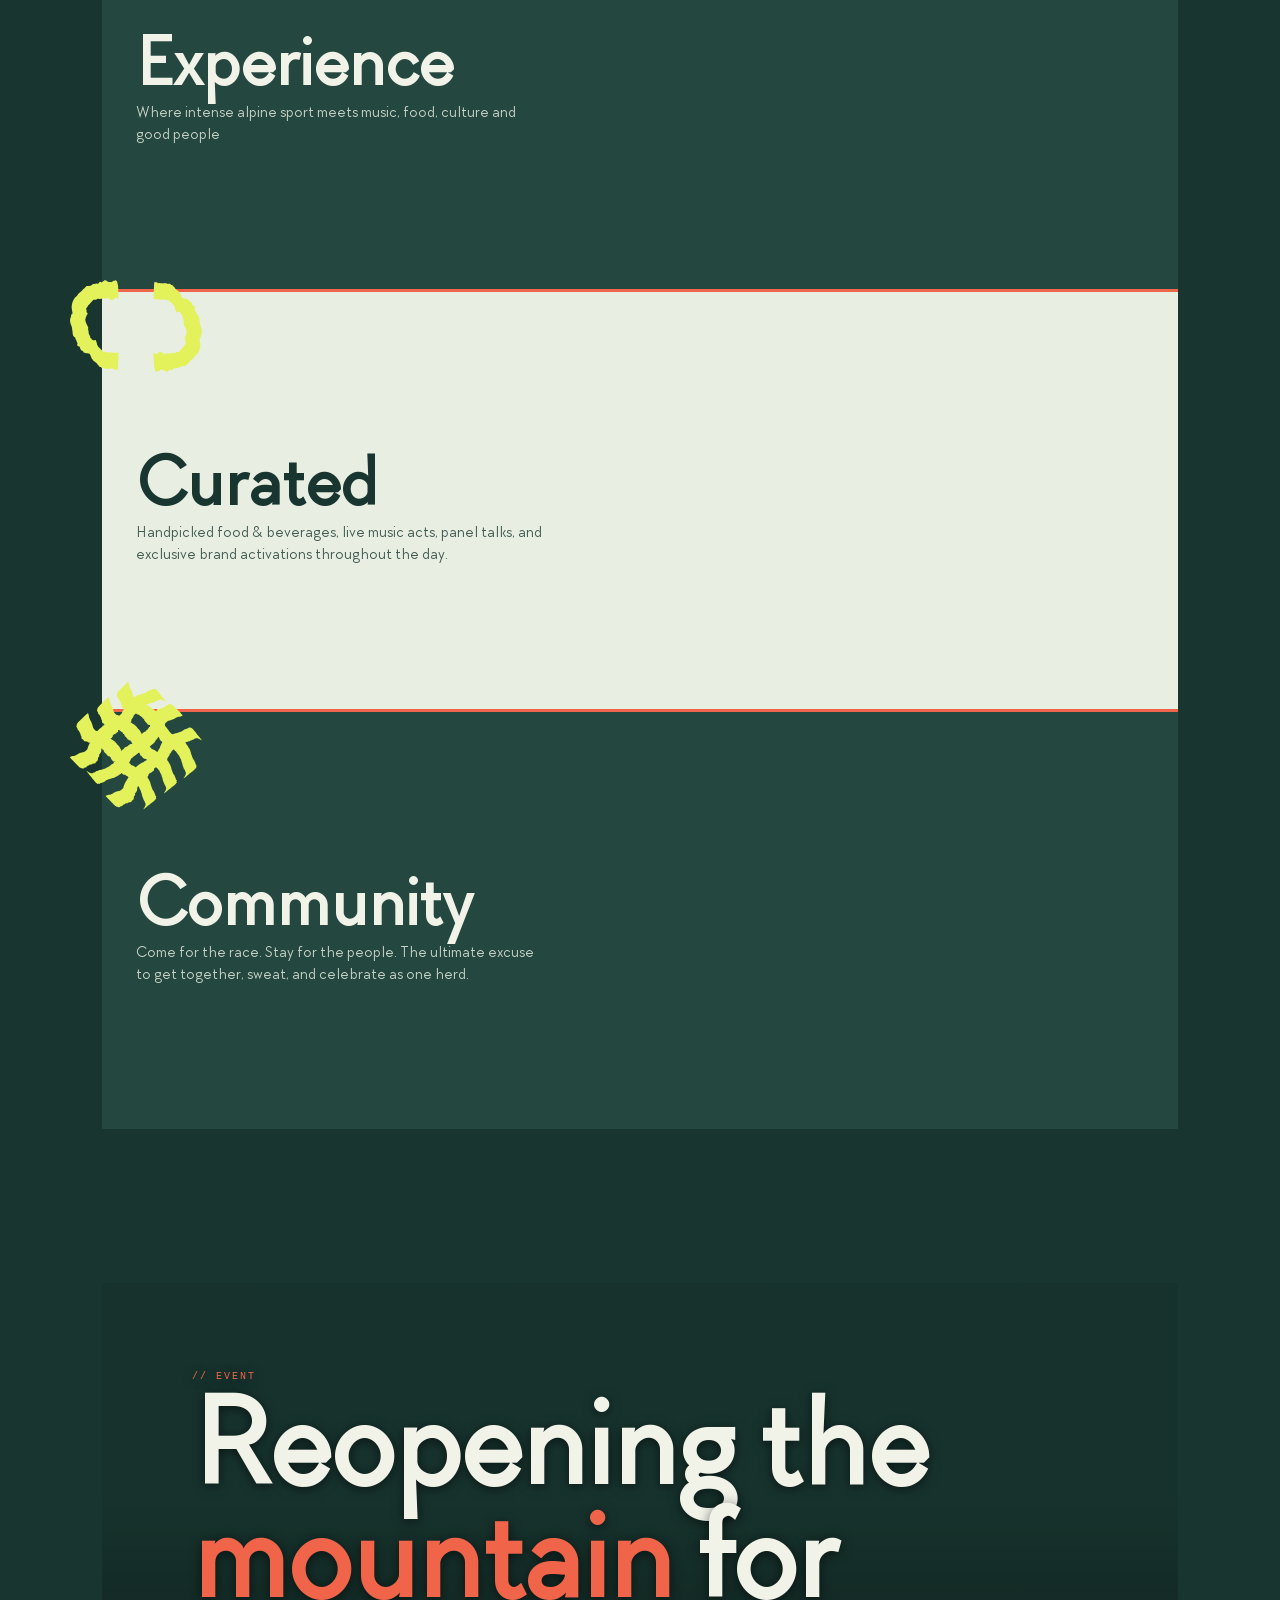
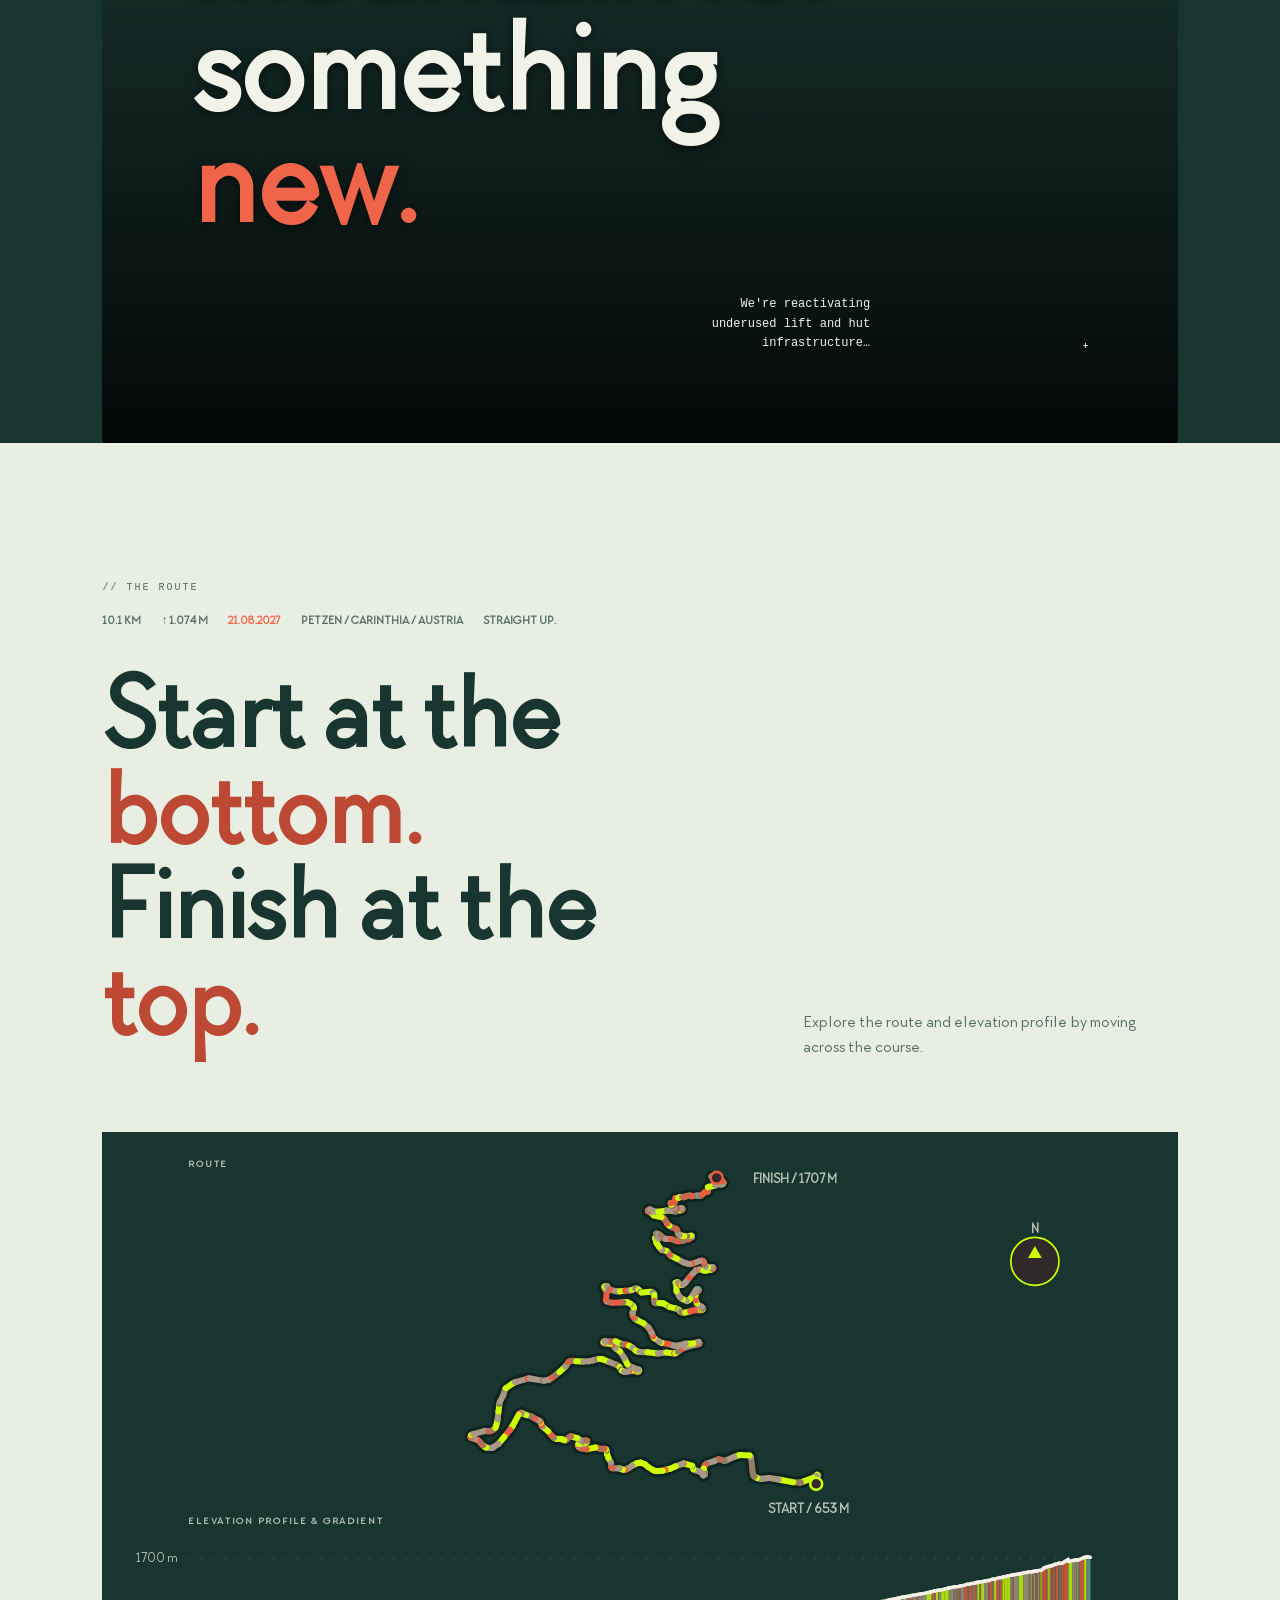
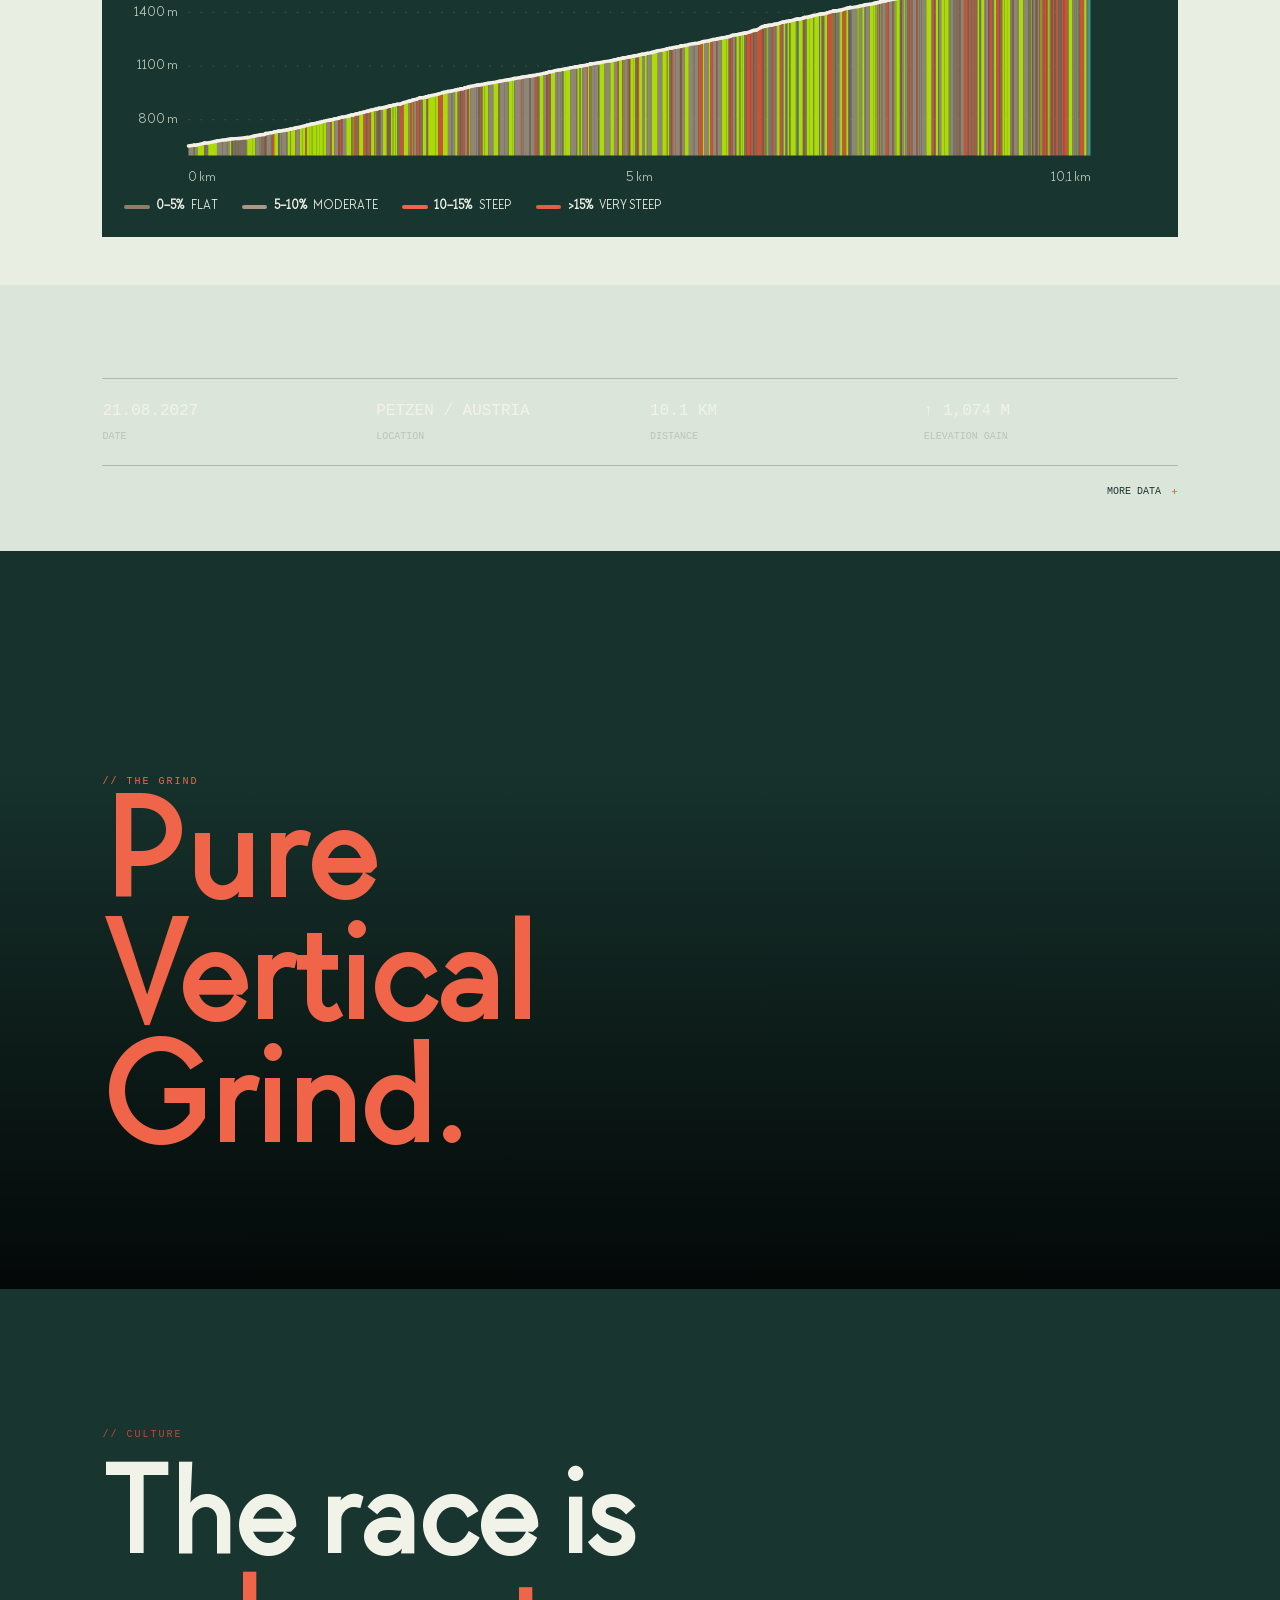
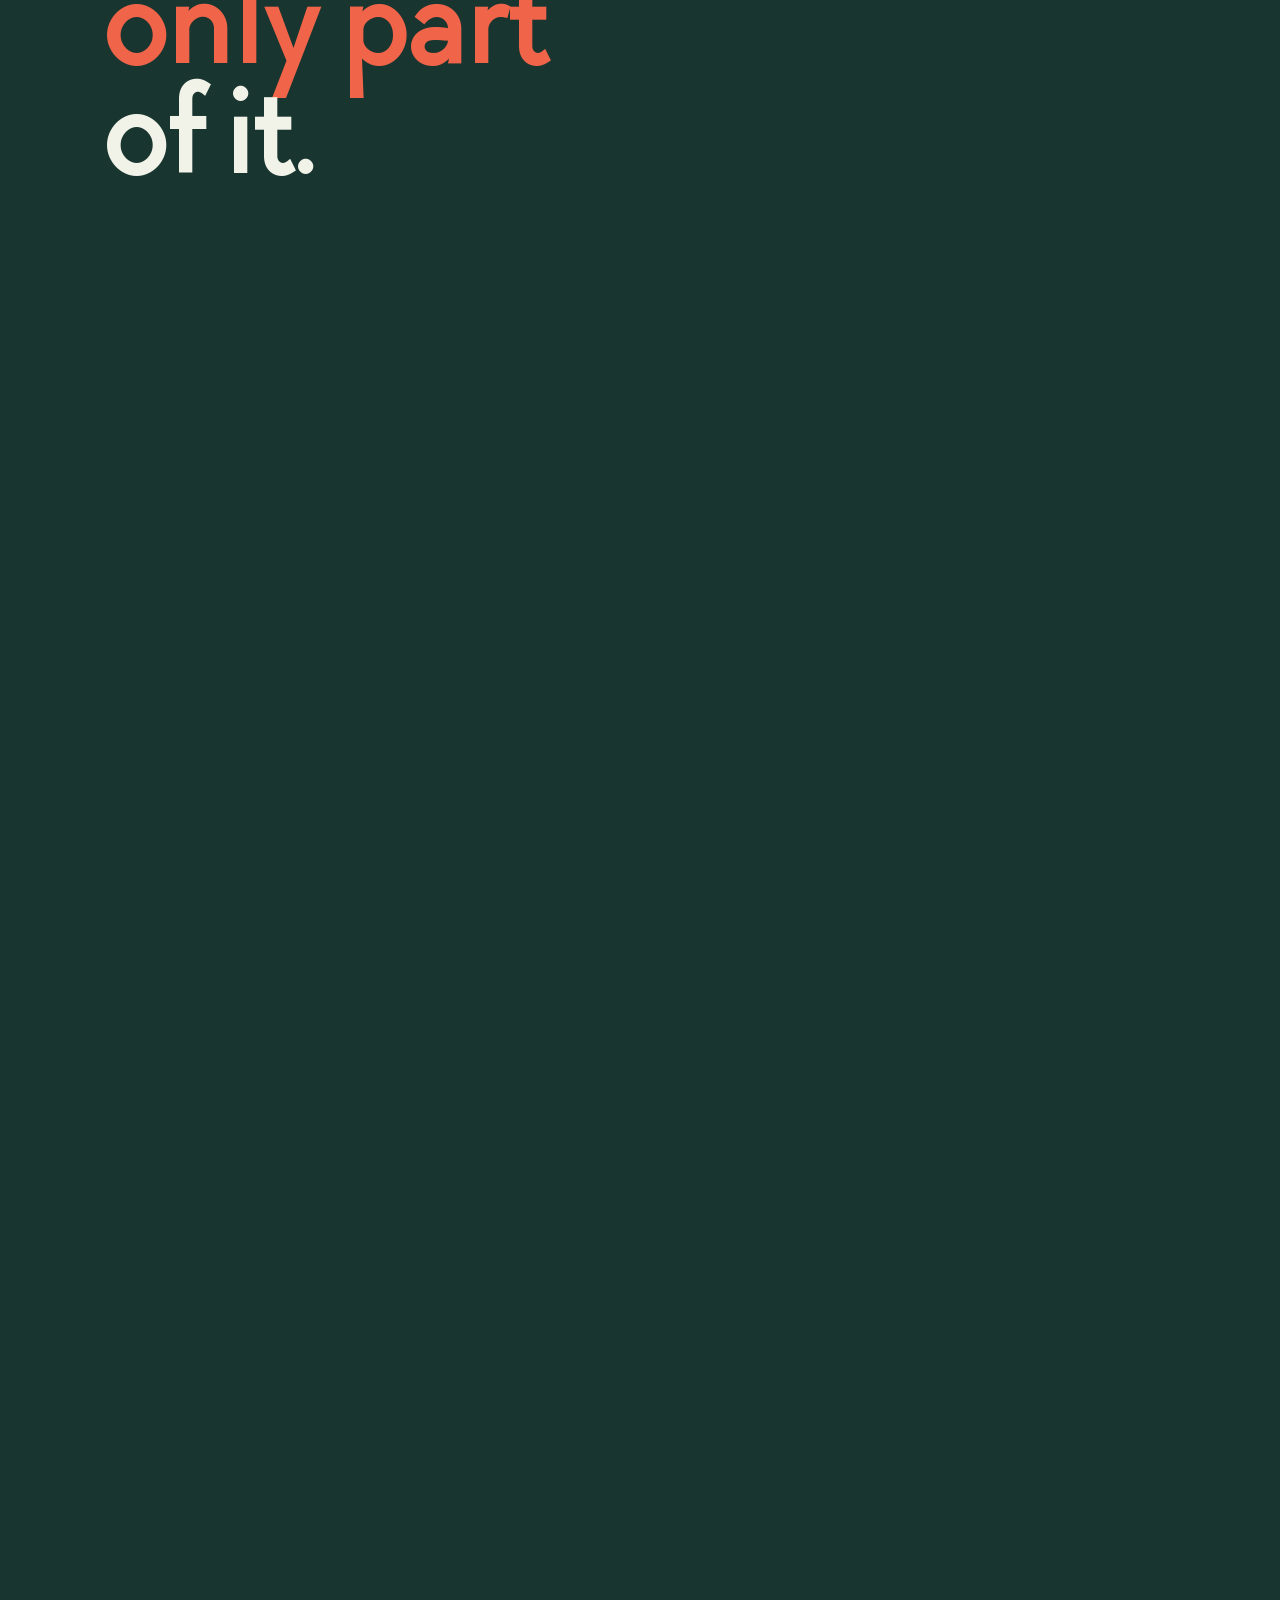
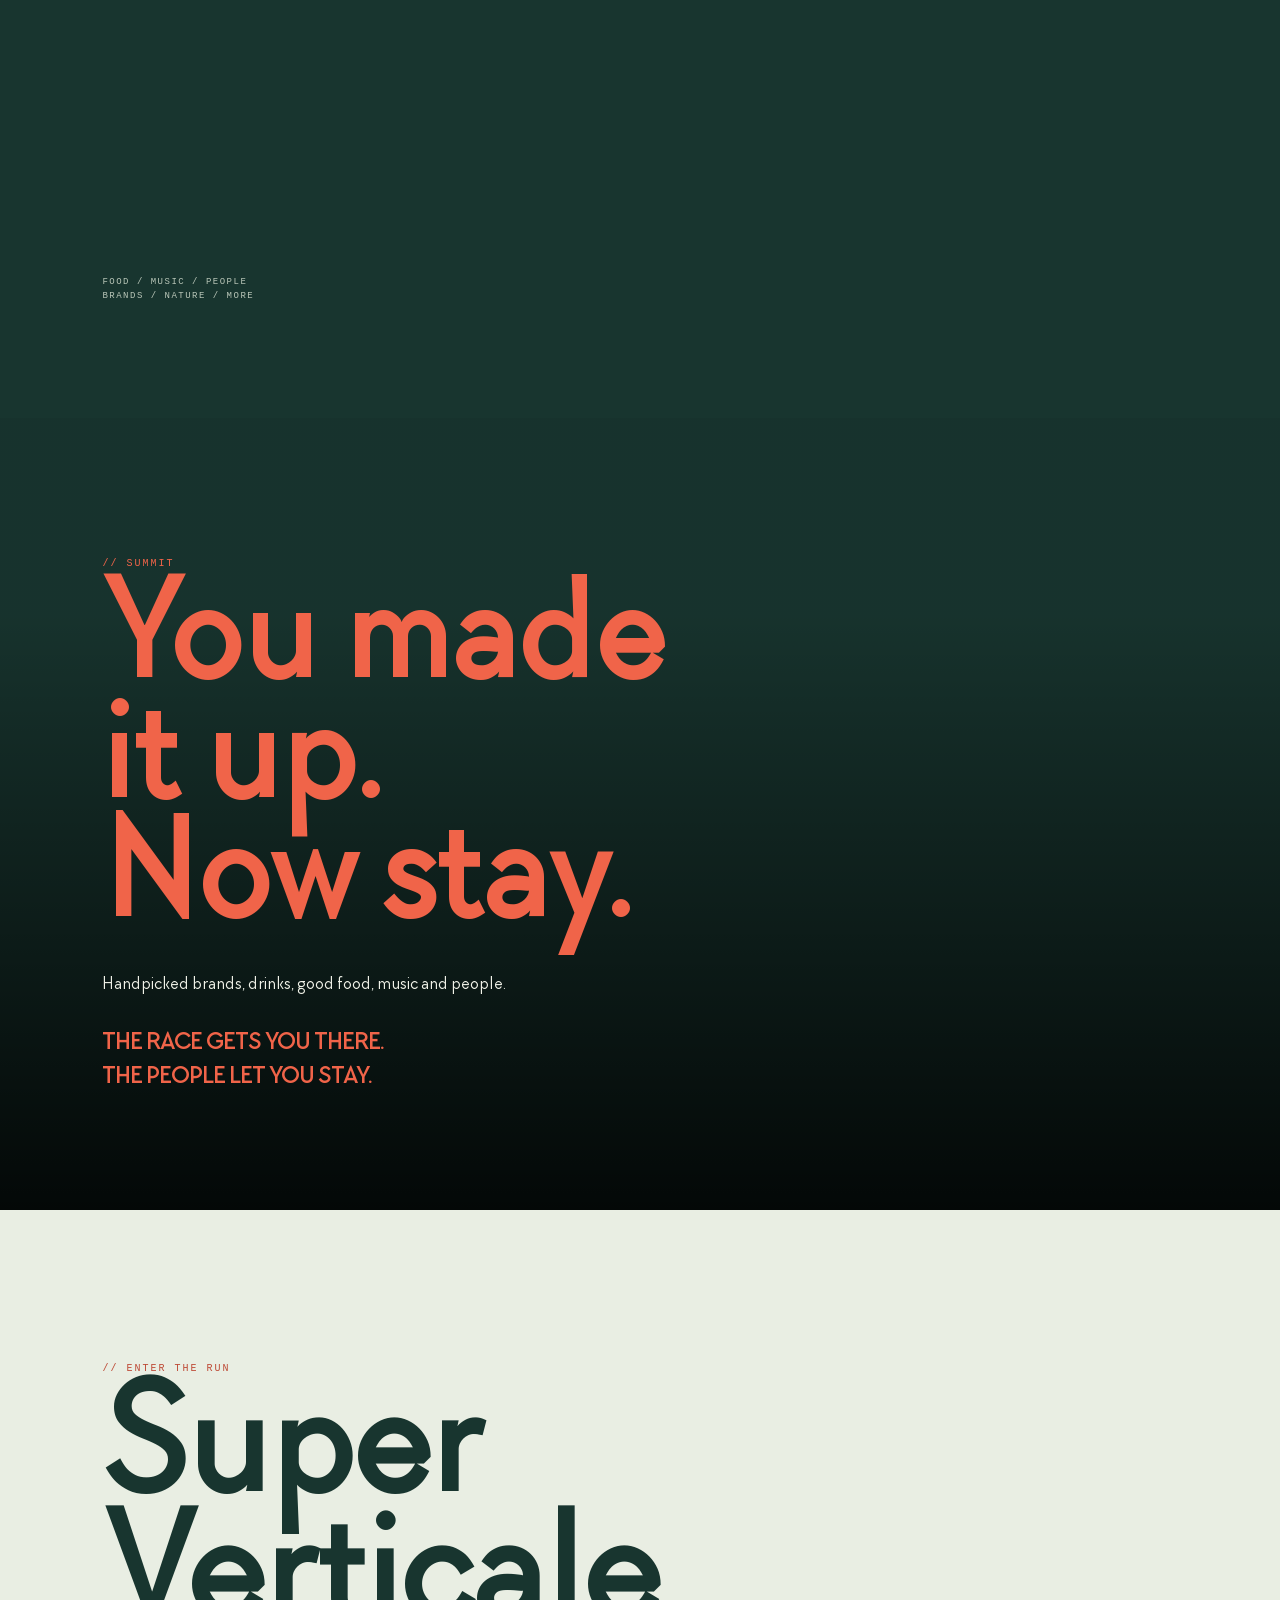
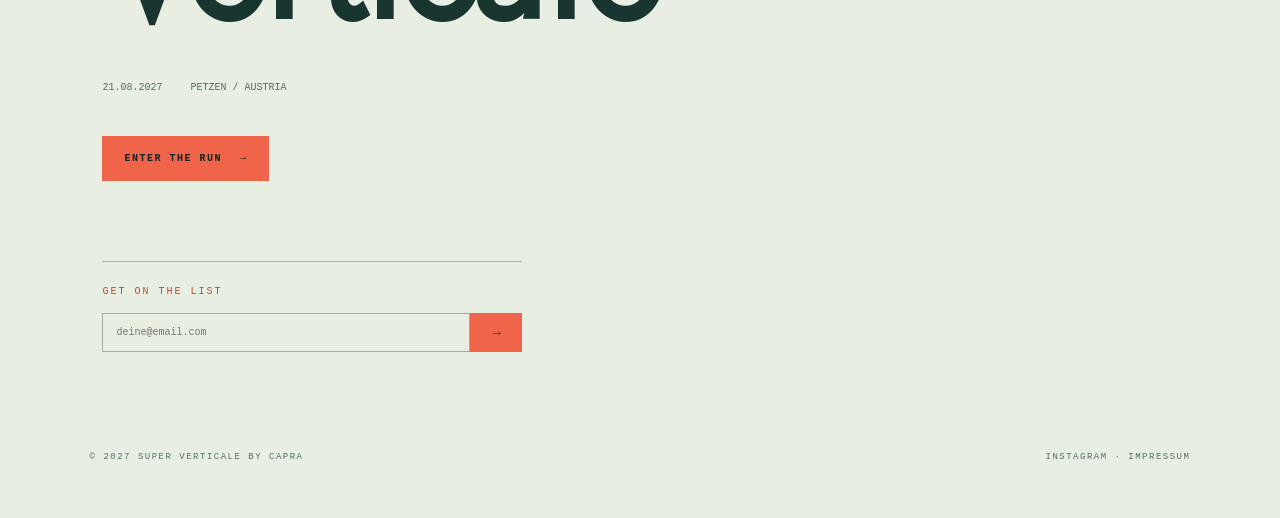
==== commit 638ca61e: "icons zu svg" ====
--- a/alternative/index.html
+++ b/alternative/index.html
@@ -108,7 +108,7 @@
 
         <div class="concept-grid">
           <article class="concept-card">
-            <img class="concept-icon" src="../assets/logos/icons/Vertical.png" alt="" aria-hidden="true">
+            <img class="concept-icon" src="../assets/logos/icons/Icon_Vertical.svg" alt="" aria-hidden="true">
             <div>
               <h3>Vertical</h3>
               <p>Start from the bottom. Finish at the top. No shortcuts.</p>
@@ -116,7 +116,7 @@
           </article>
 
           <article class="concept-card">
-            <img class="concept-icon" src="../assets/logos/icons/Experience.png" alt="" aria-hidden="true">
+            <img class="concept-icon" src="../assets/logos/icons/Icon_Experience.svg" alt="" aria-hidden="true">
             <div>
               <h3>Experience</h3>
               <p>Where intense alpine sport meets music, food, culture and good people</p>
@@ -124,7 +124,7 @@
           </article>
 
           <article class="concept-card">
-            <img class="concept-icon" src="../assets/logos/icons/Curated.png" alt="" aria-hidden="true">
+            <img class="concept-icon" src="../assets/logos/icons/Icon_Curated.svg" alt="" aria-hidden="true">
             <div>
               <h3>Curated</h3>
               <p>Handpicked food &amp; beverages, live music acts, panel talks, and exclusive brand activations throughout the day.</p>
@@ -132,7 +132,7 @@
           </article>
 
           <article class="concept-card">
-            <img class="concept-icon" src="../assets/logos/icons/Community.png" alt="" aria-hidden="true">
+            <img class="concept-icon" src="../assets/logos/icons/Icon_Community.svg" alt="" aria-hidden="true">
             <div>
               <h3>Community</h3>
               <p>Come for the race. Stay for the people. The ultimate excuse to get together, sweat, and celebrate as one herd.</p>
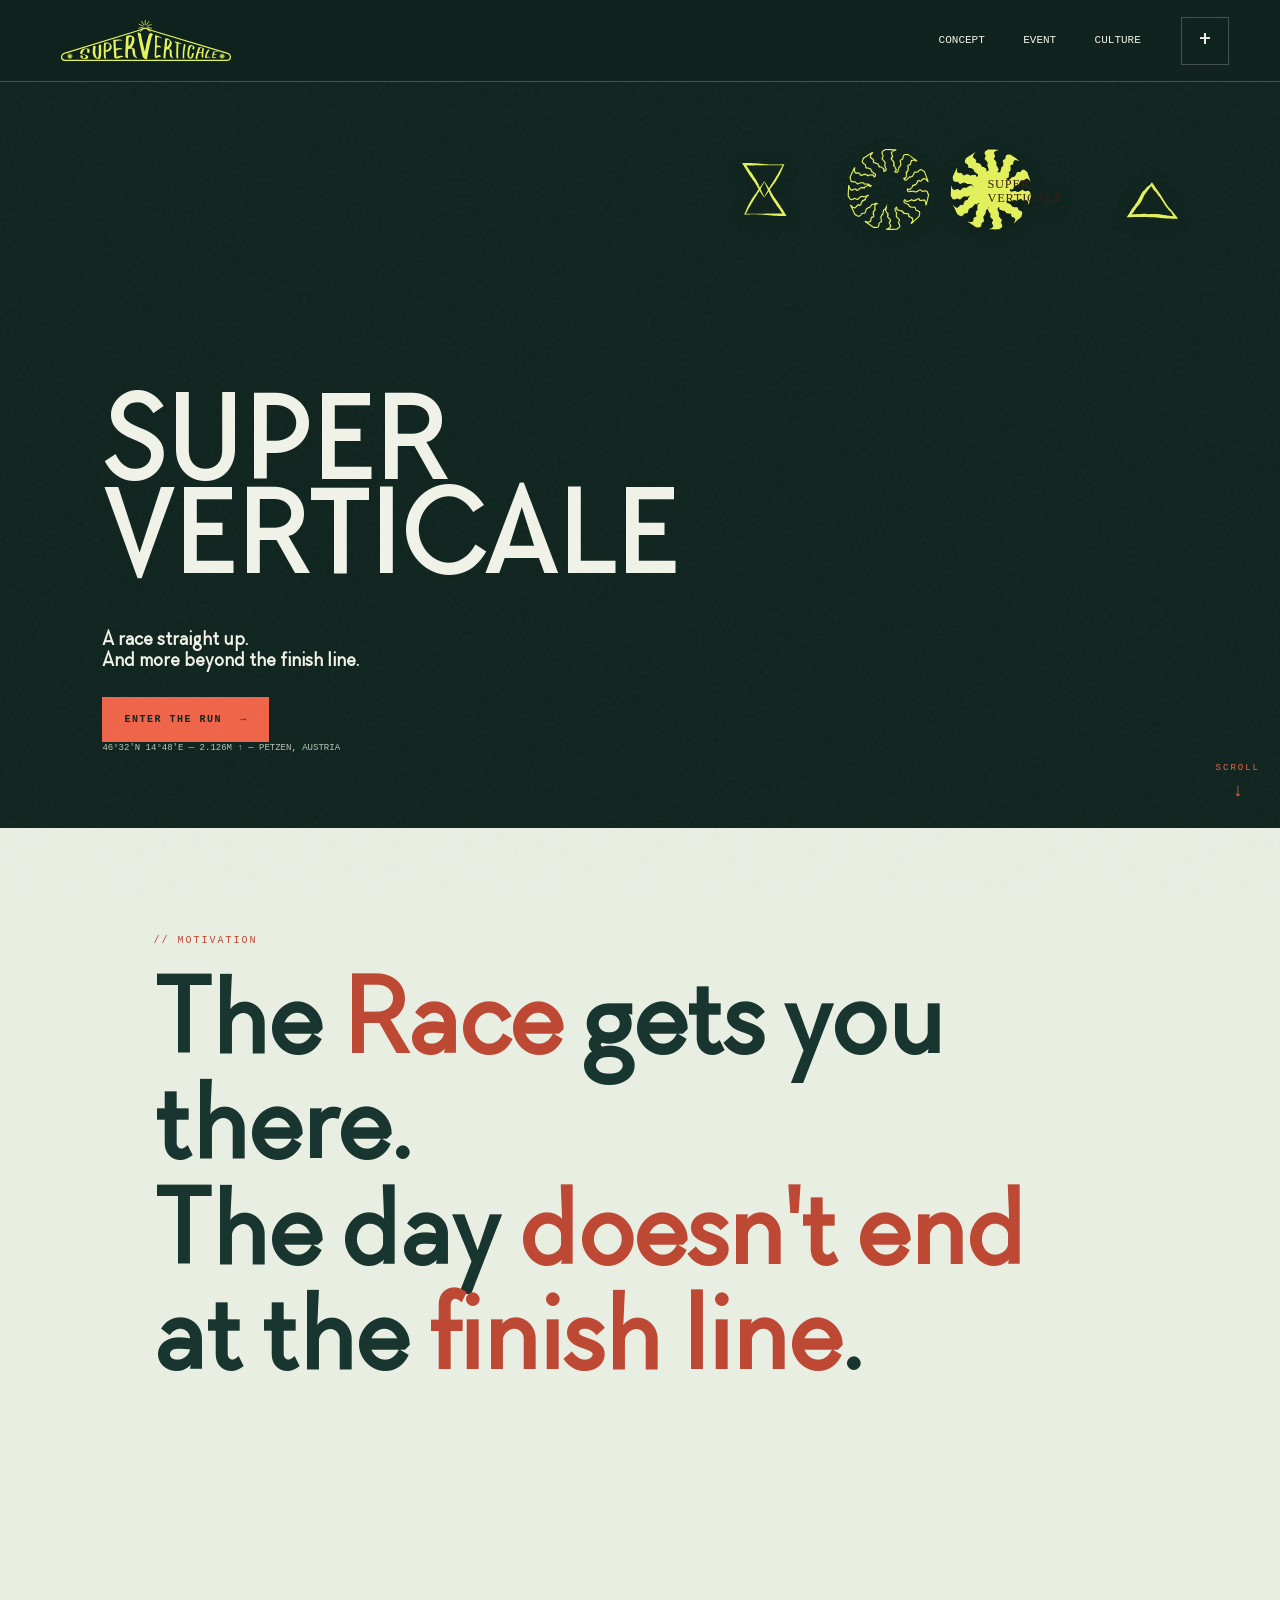
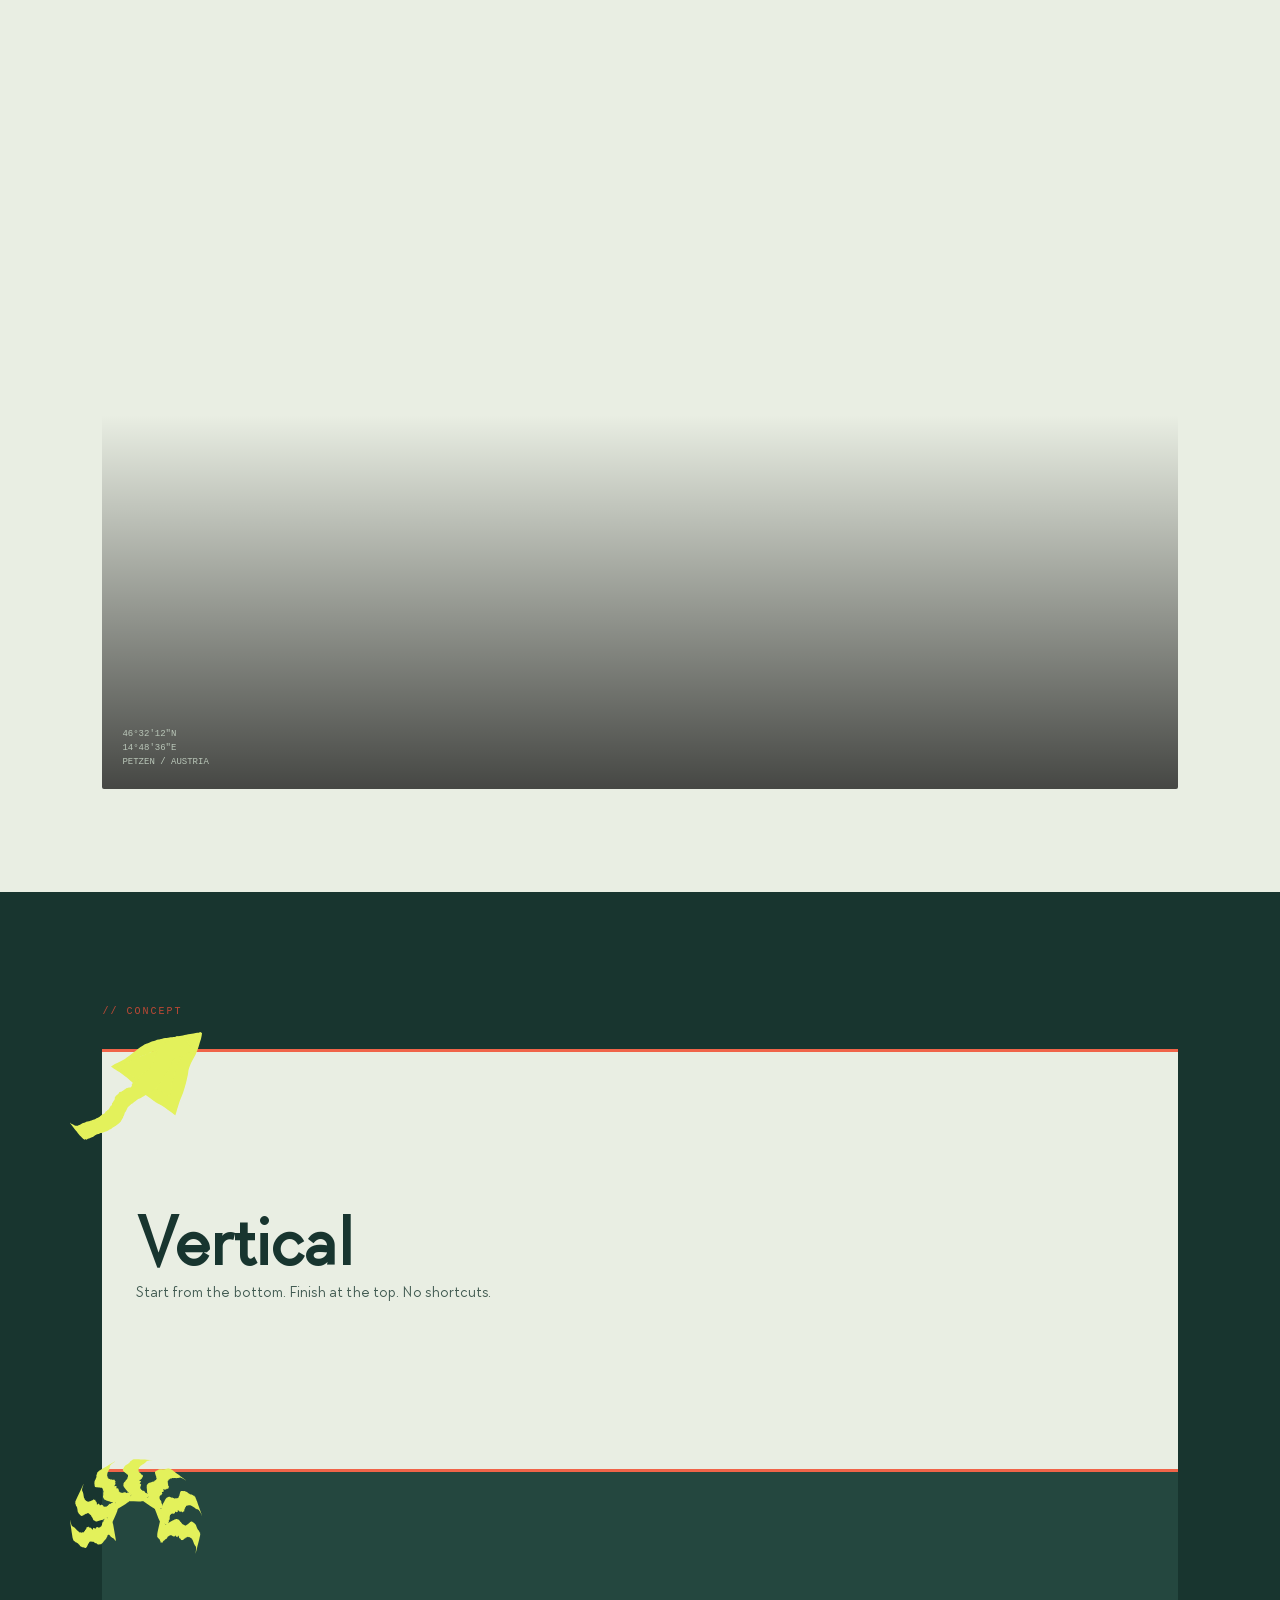
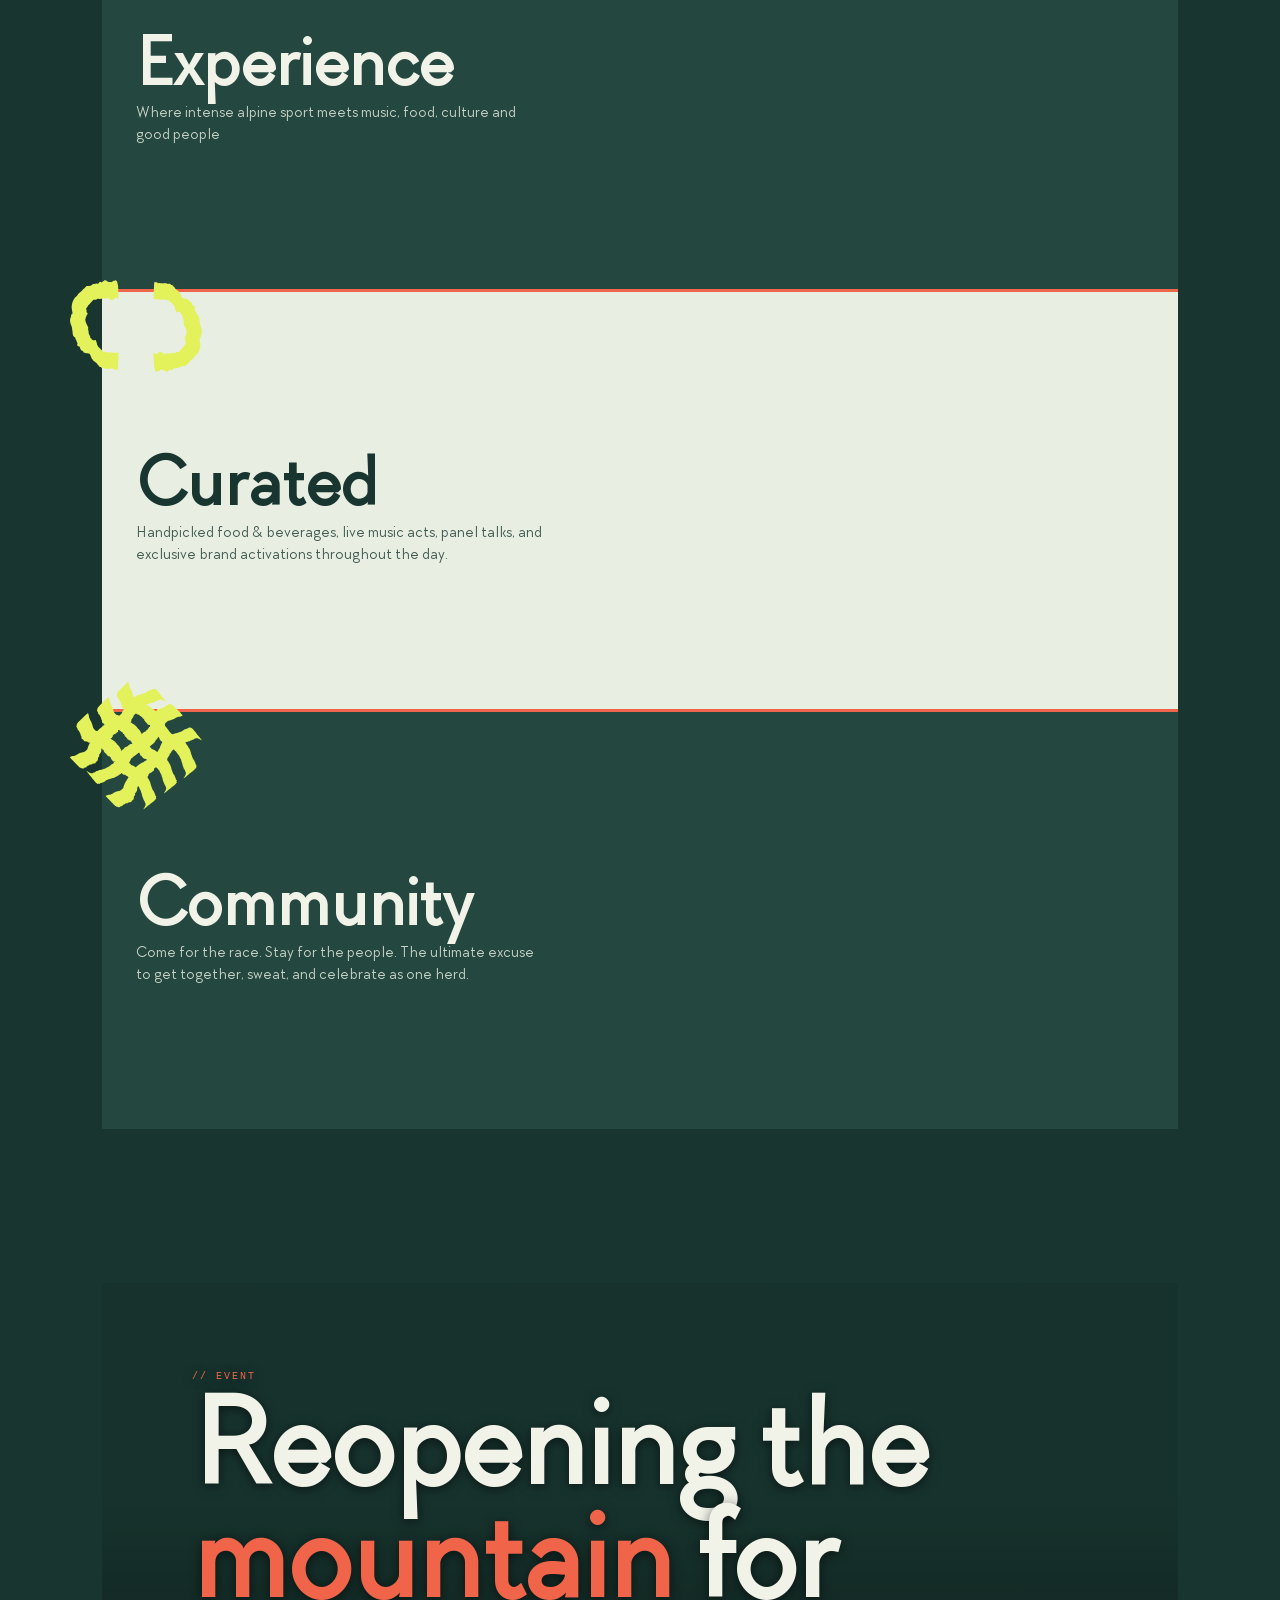
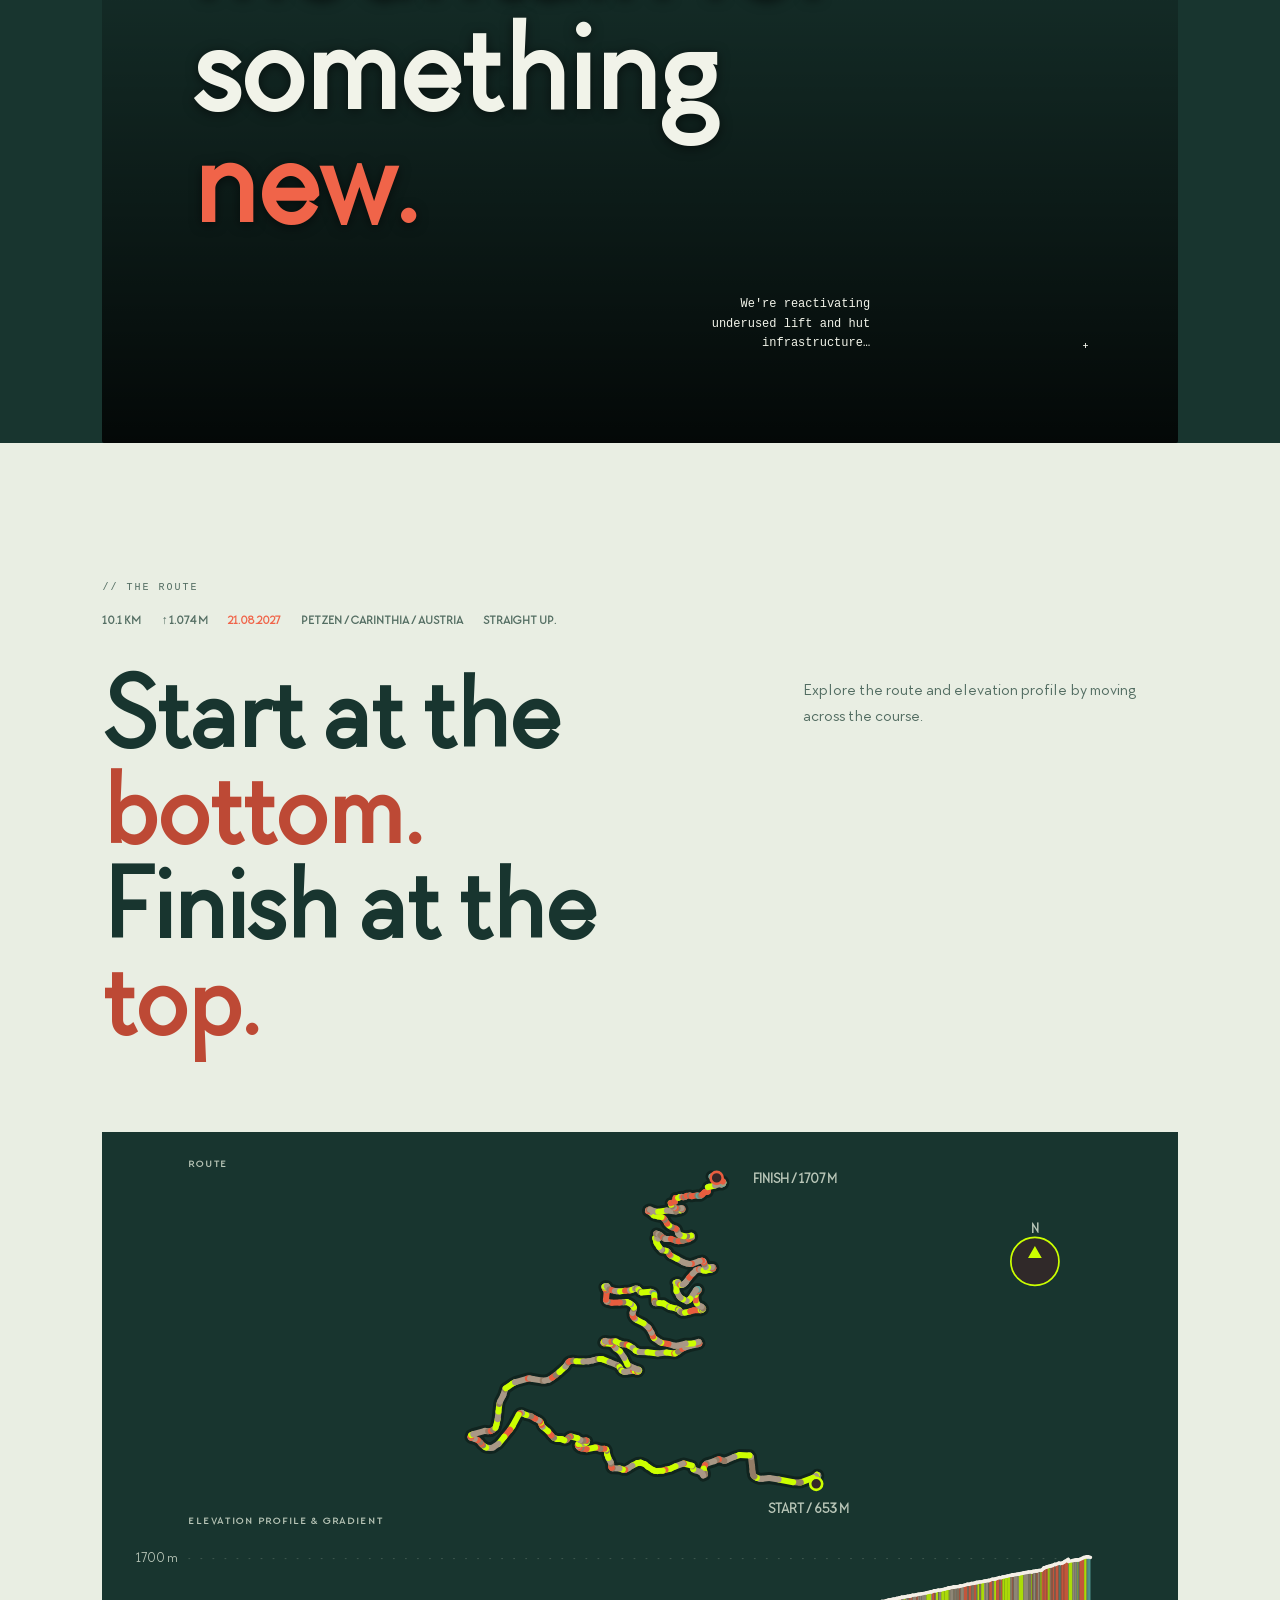
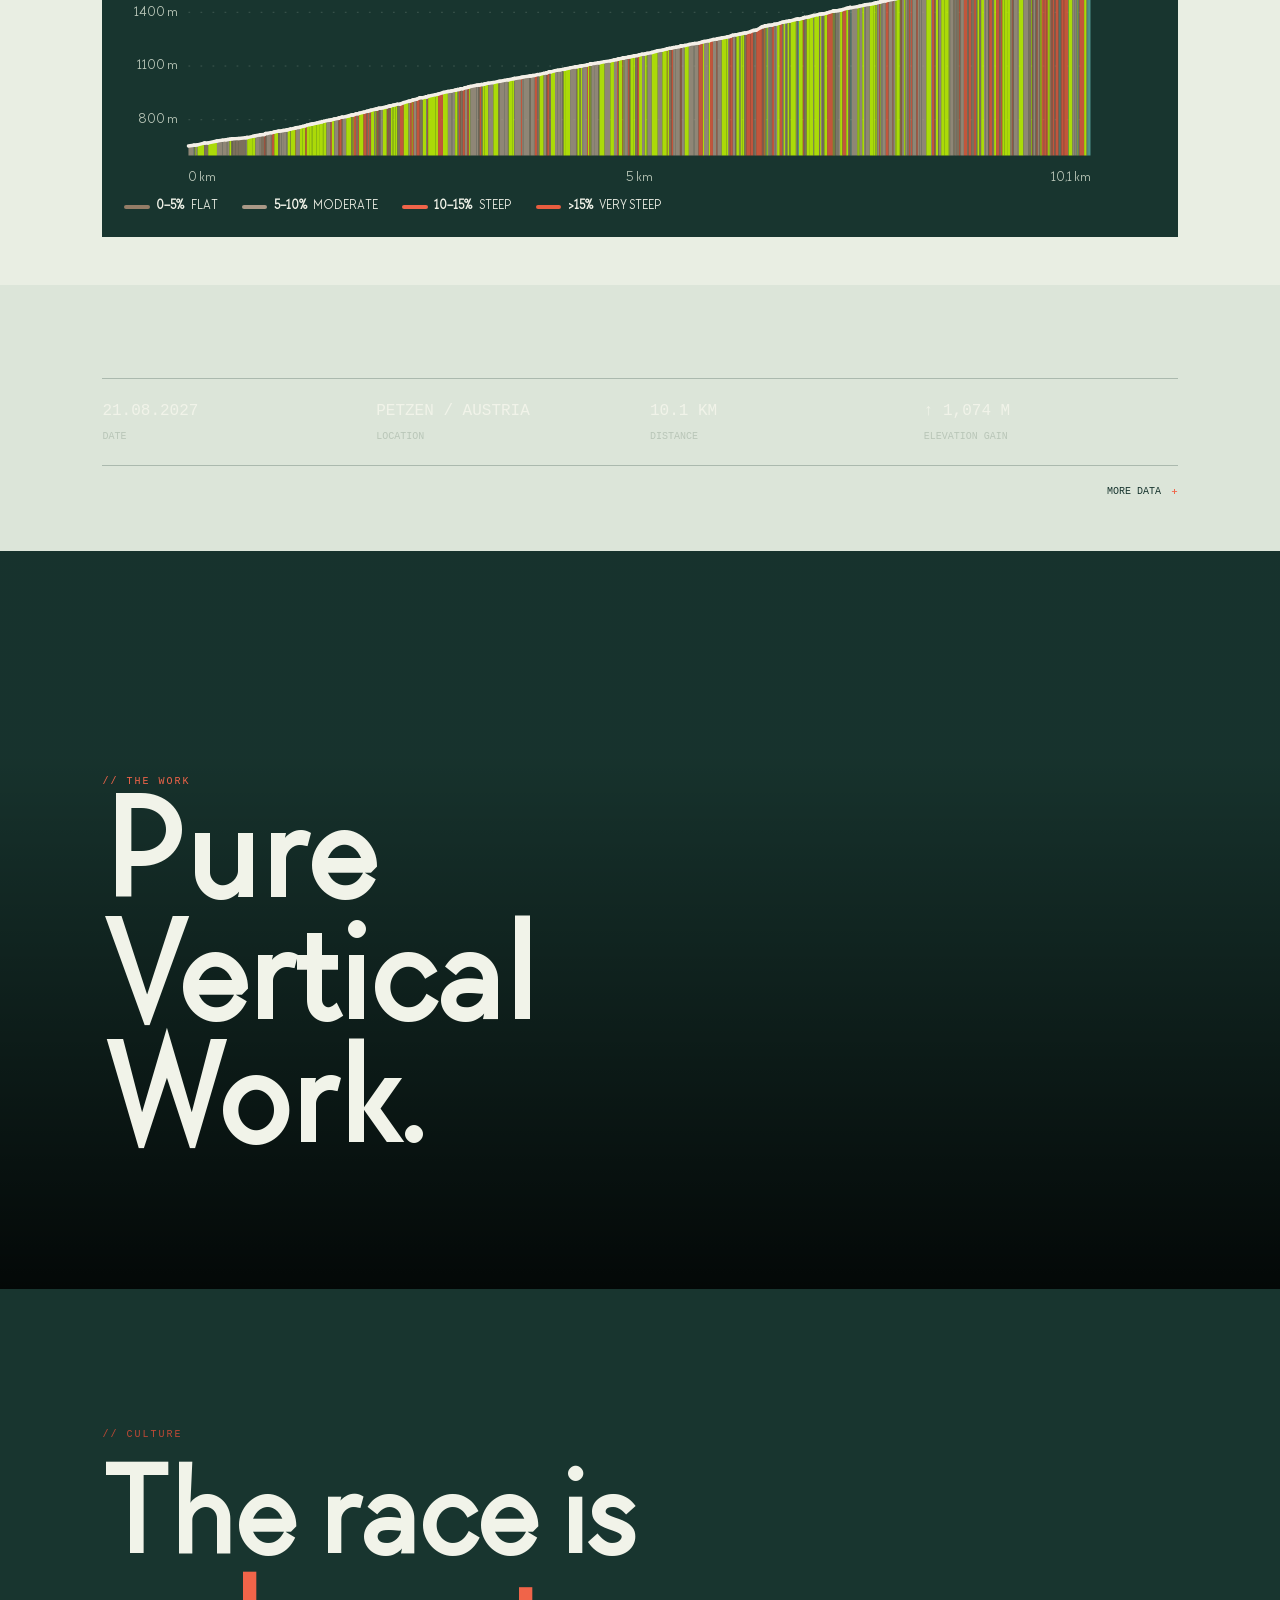
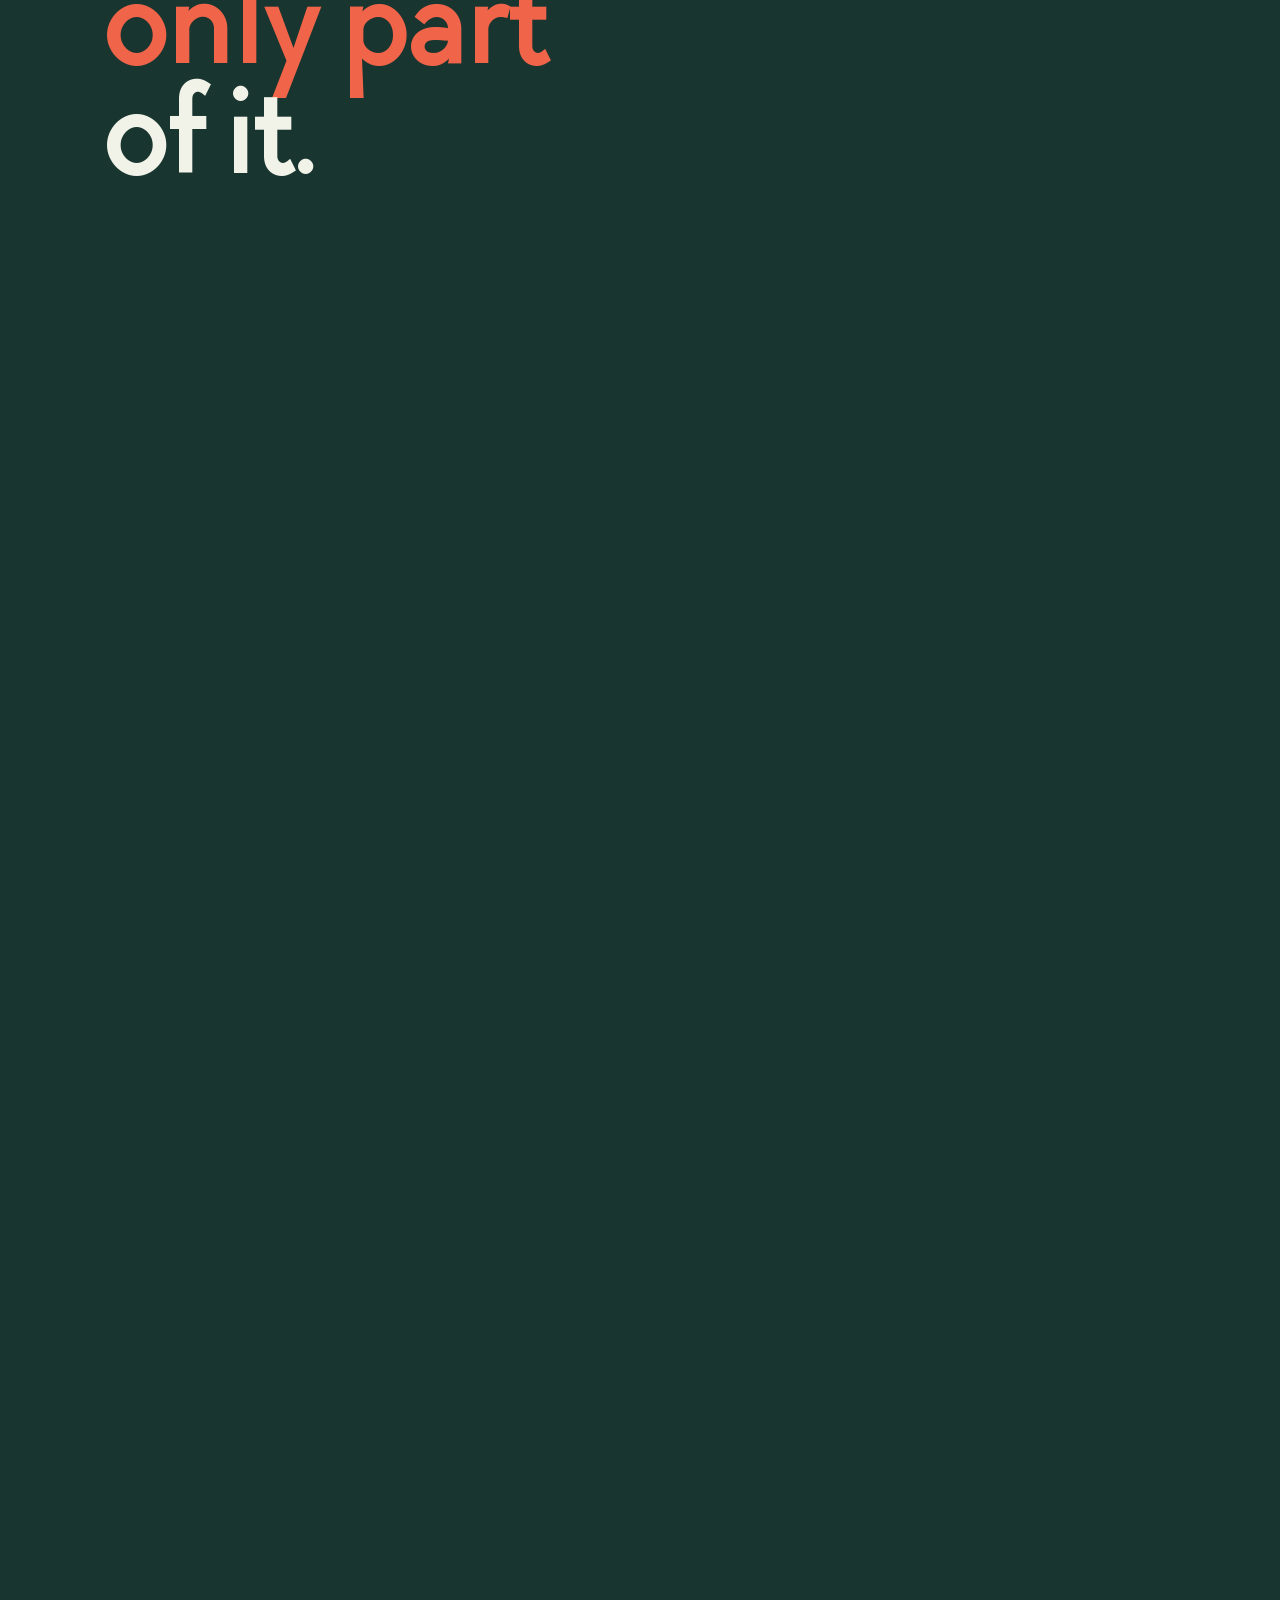
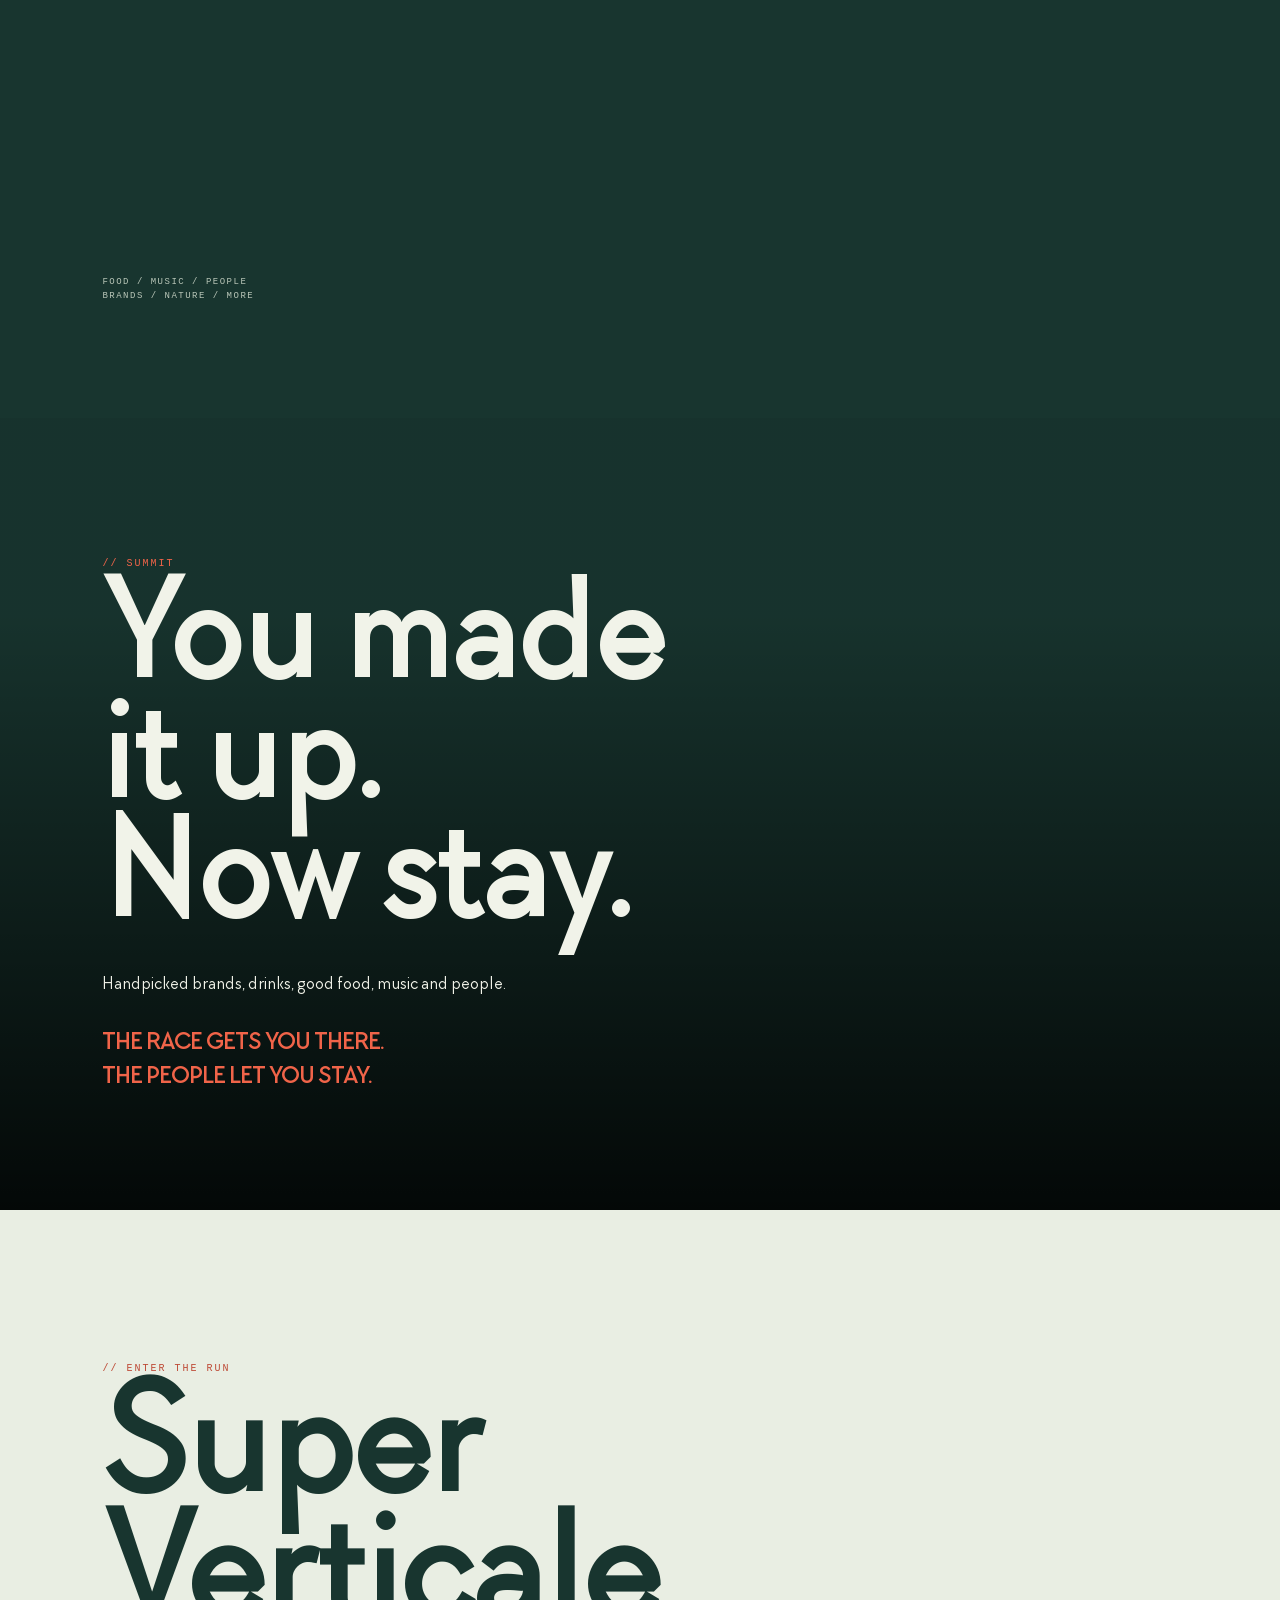
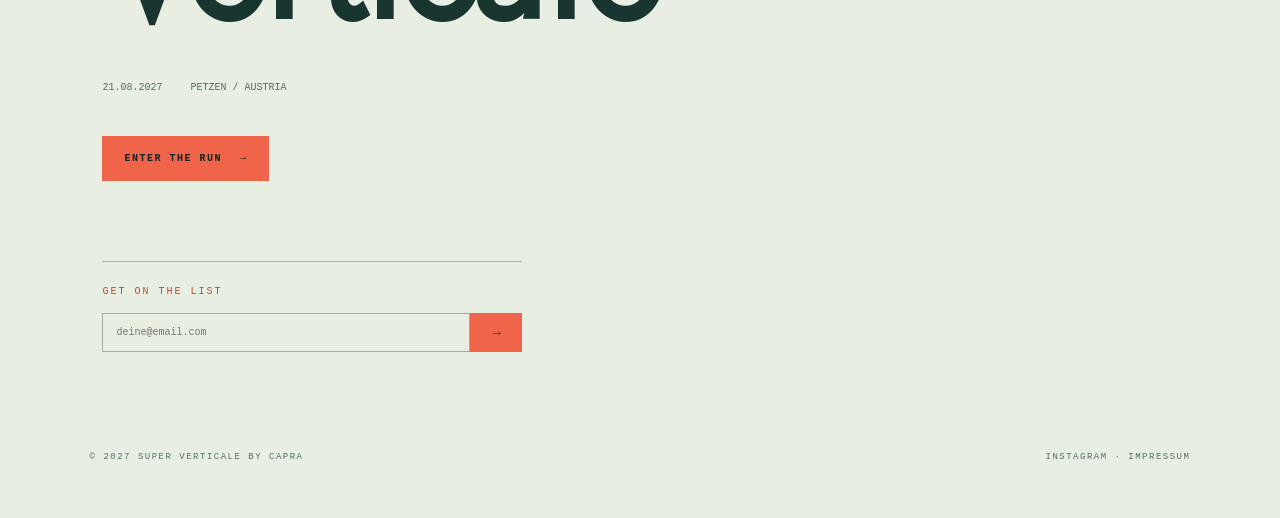
==== commit 43644b0f: "refactor grind to work" ====
--- a/alternative/index.html
+++ b/alternative/index.html
@@ -235,15 +235,15 @@
         </div>
       </section>
 
-      <!-- GRIND -->
-      <section class="grind">
+      <!-- WORK -->
+      <section class="work">
         <video autoplay muted loop playsinline preload="metadata" aria-hidden="true">
           <source src="../assets/wine_foot.mp4" type="video/mp4">
         </video>
 
         <div>
-          <div class="eyebrow">// The Grind</div>
-          <h2>Pure<br>Vertical<br>Grind.</h2>
+          <div class="eyebrow">// The Work</div>
+          <h2>Pure<br>Vertical<br>Work.</h2>
         </div>
       </section>
 
--- a/css/alternative.css
+++ b/css/alternative.css
@@ -347,12 +347,12 @@
   border-color: rgba(24, 53, 47, .25);
 }
 
-.grind {
+.work {
   min-height: 82svh;
   padding: 9vw 8vw;
 }
 
-.grind h2 {
+.work h2 {
   font-size: 9rem;
   line-height: .85;
   letter-spacing: 0;
@@ -610,7 +610,7 @@
     padding: 2rem 20px;
   }
 
-  .grind {
+  .work {
     min-height: 76svh;
     padding: 80px 24px;
   }
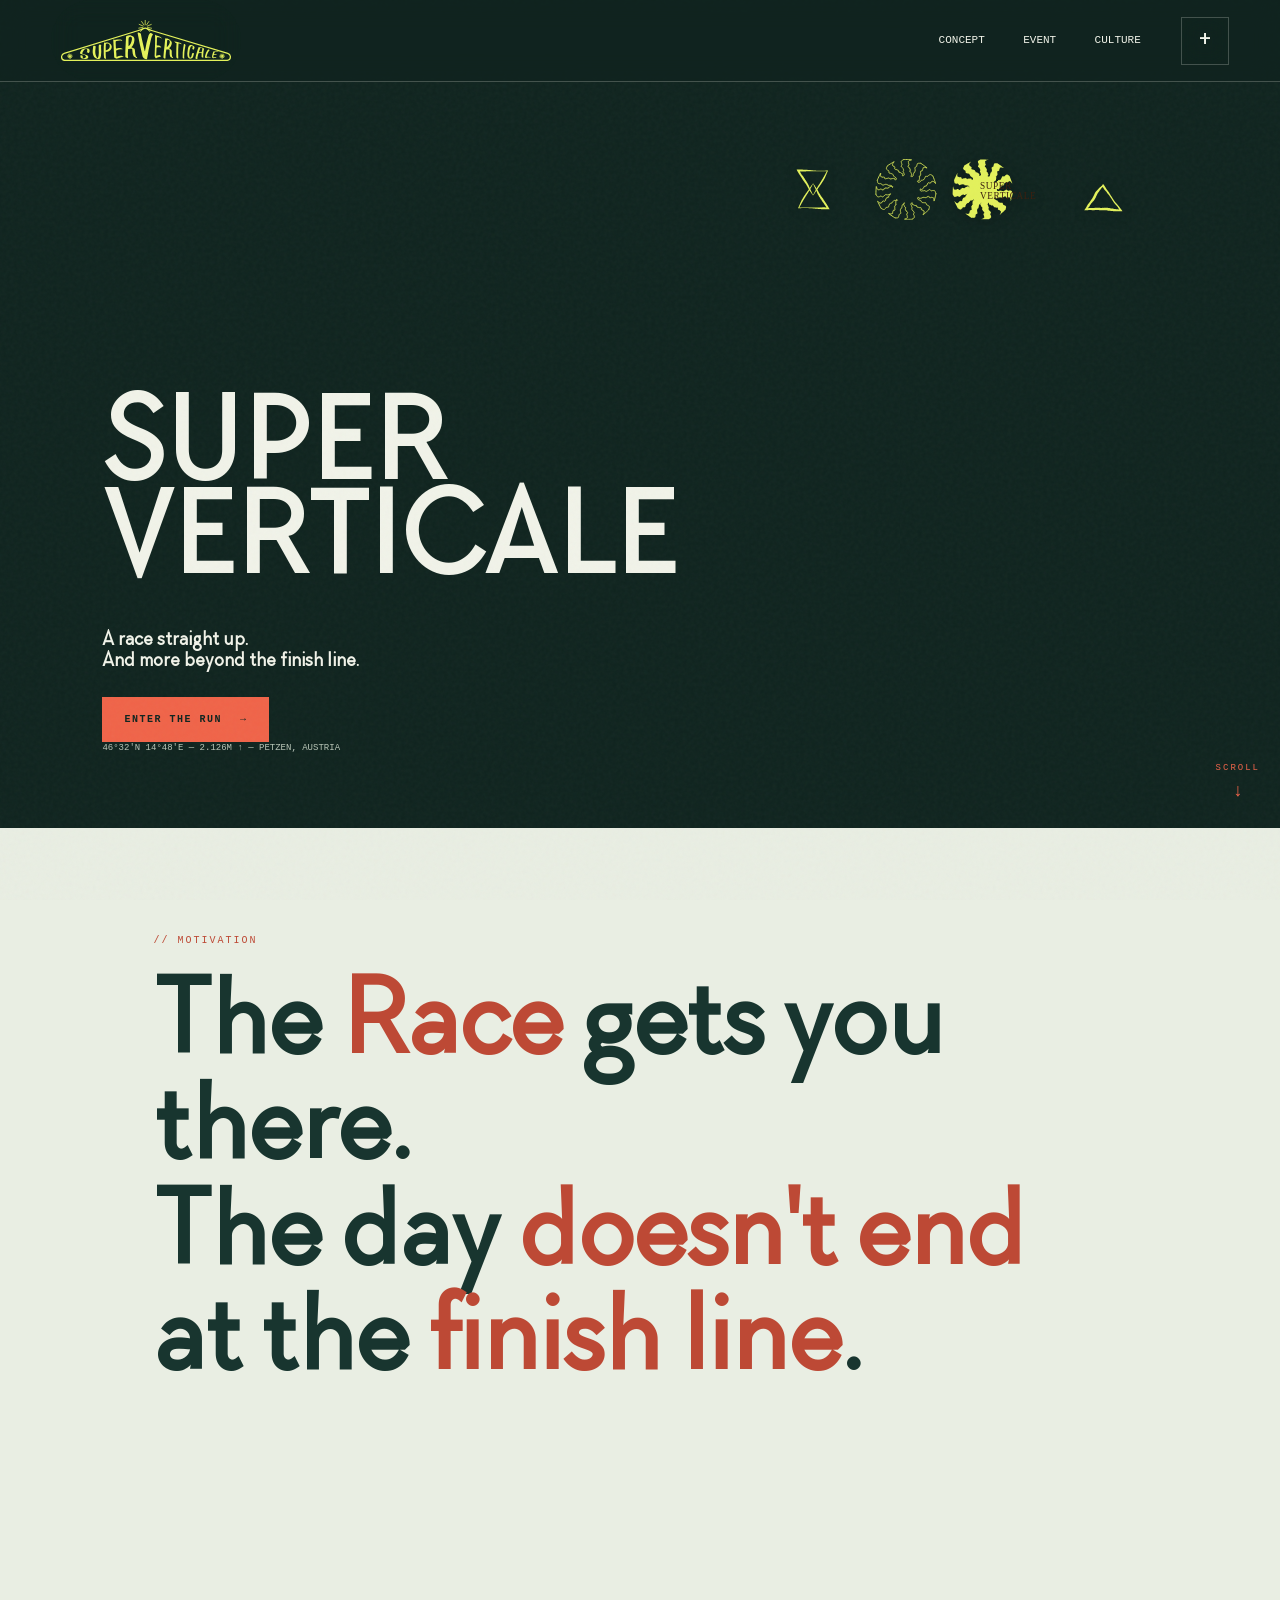
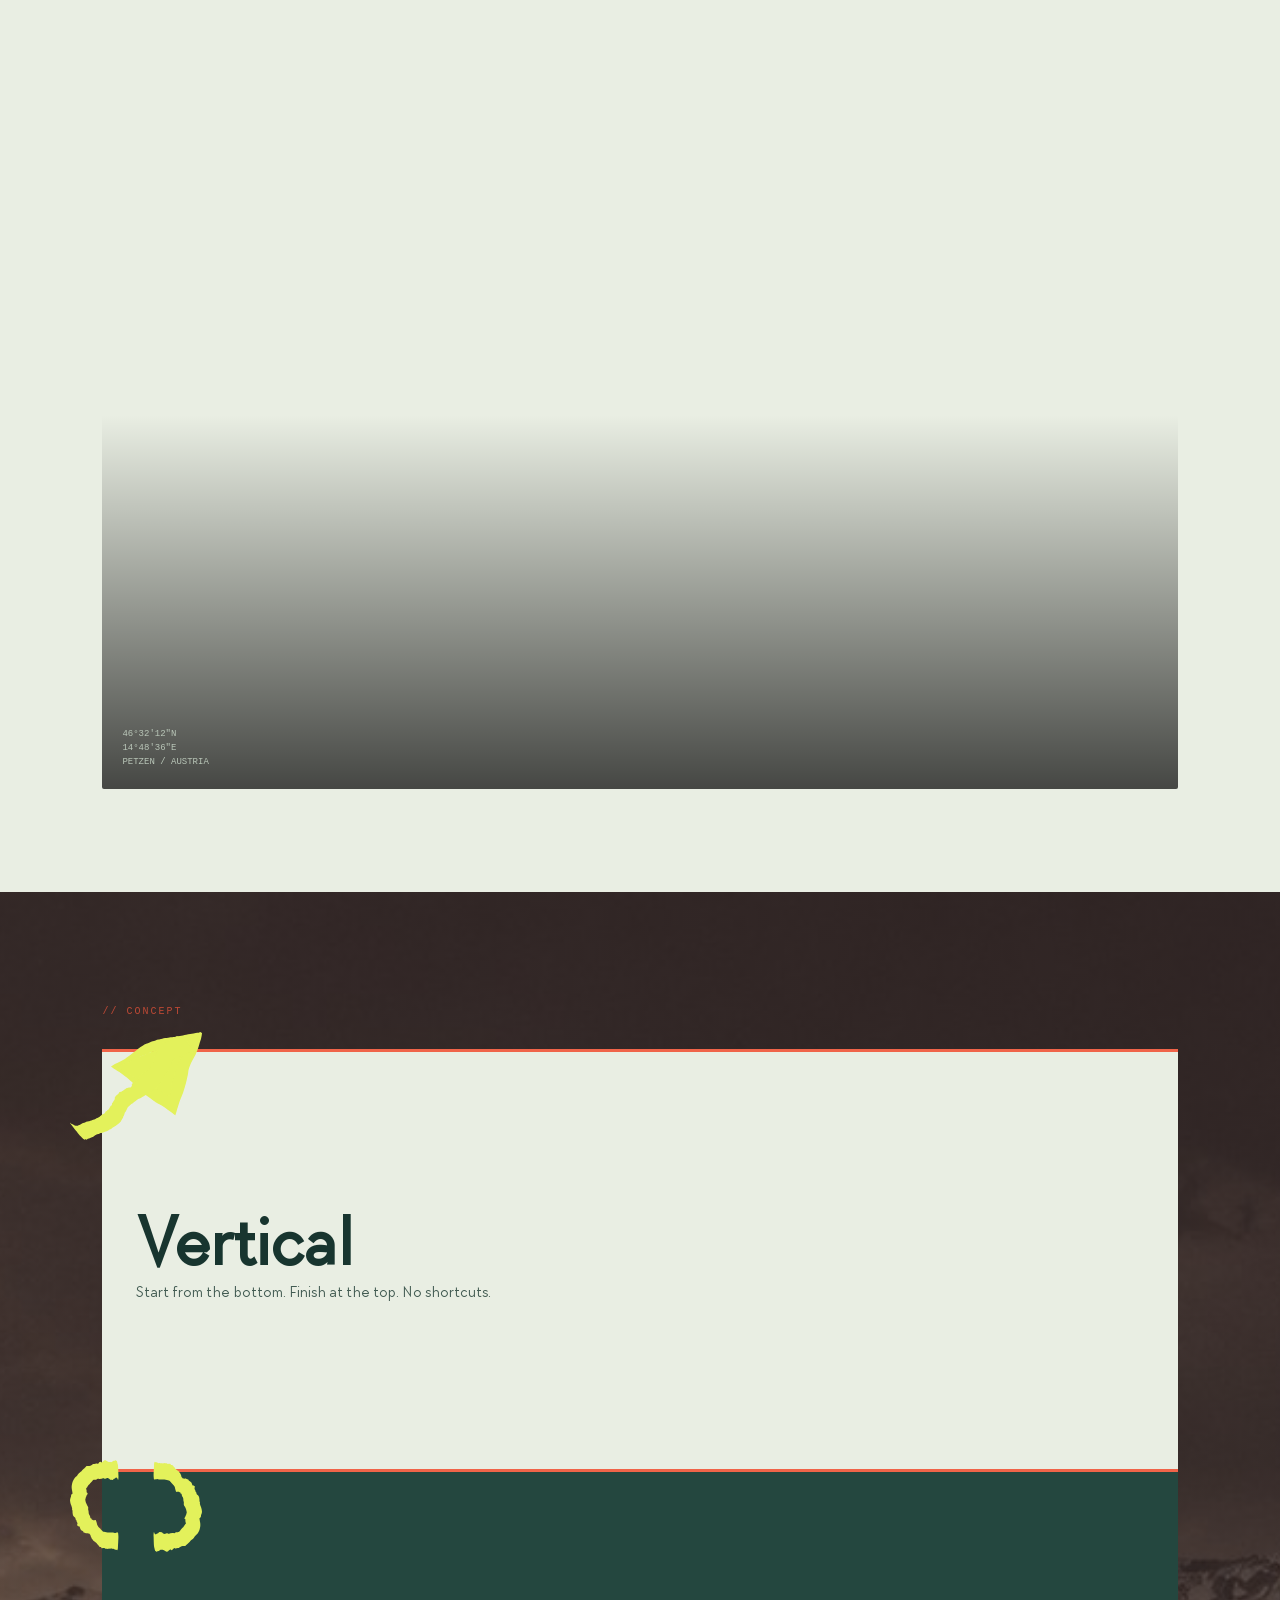
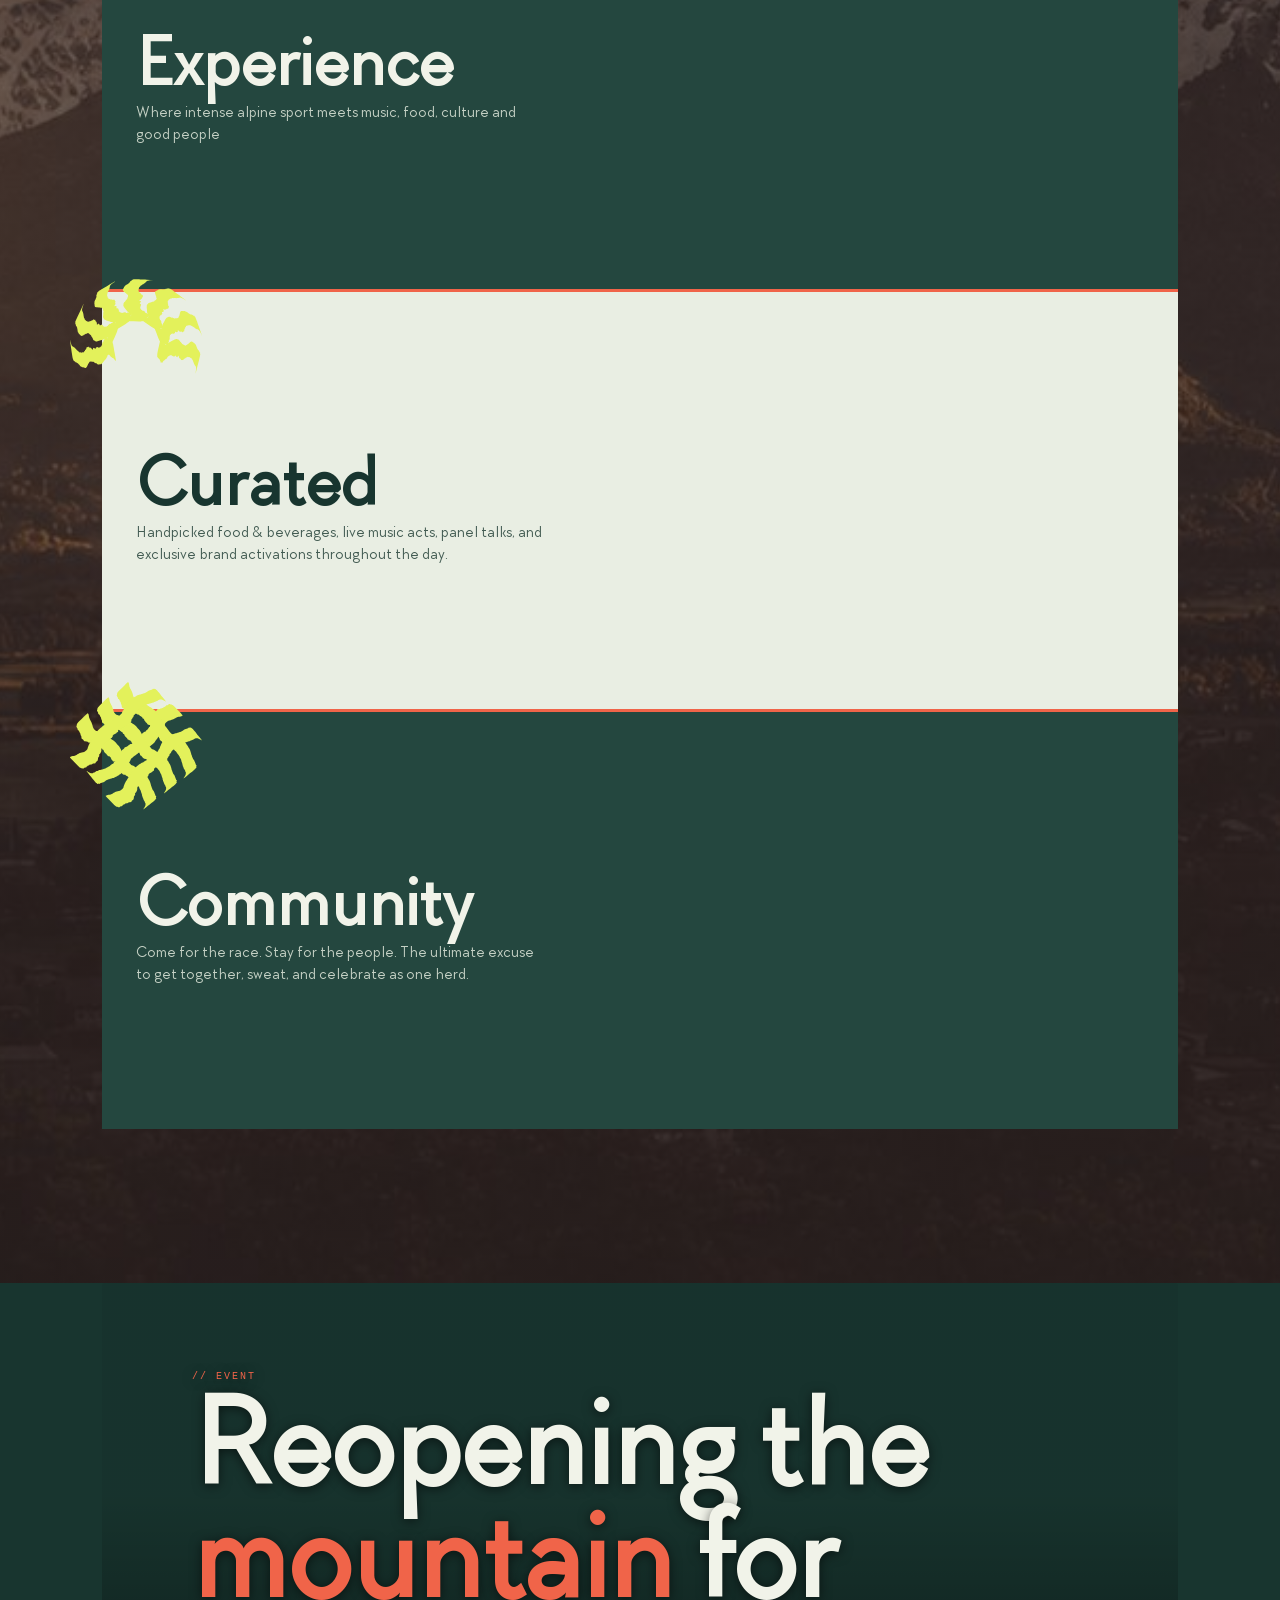
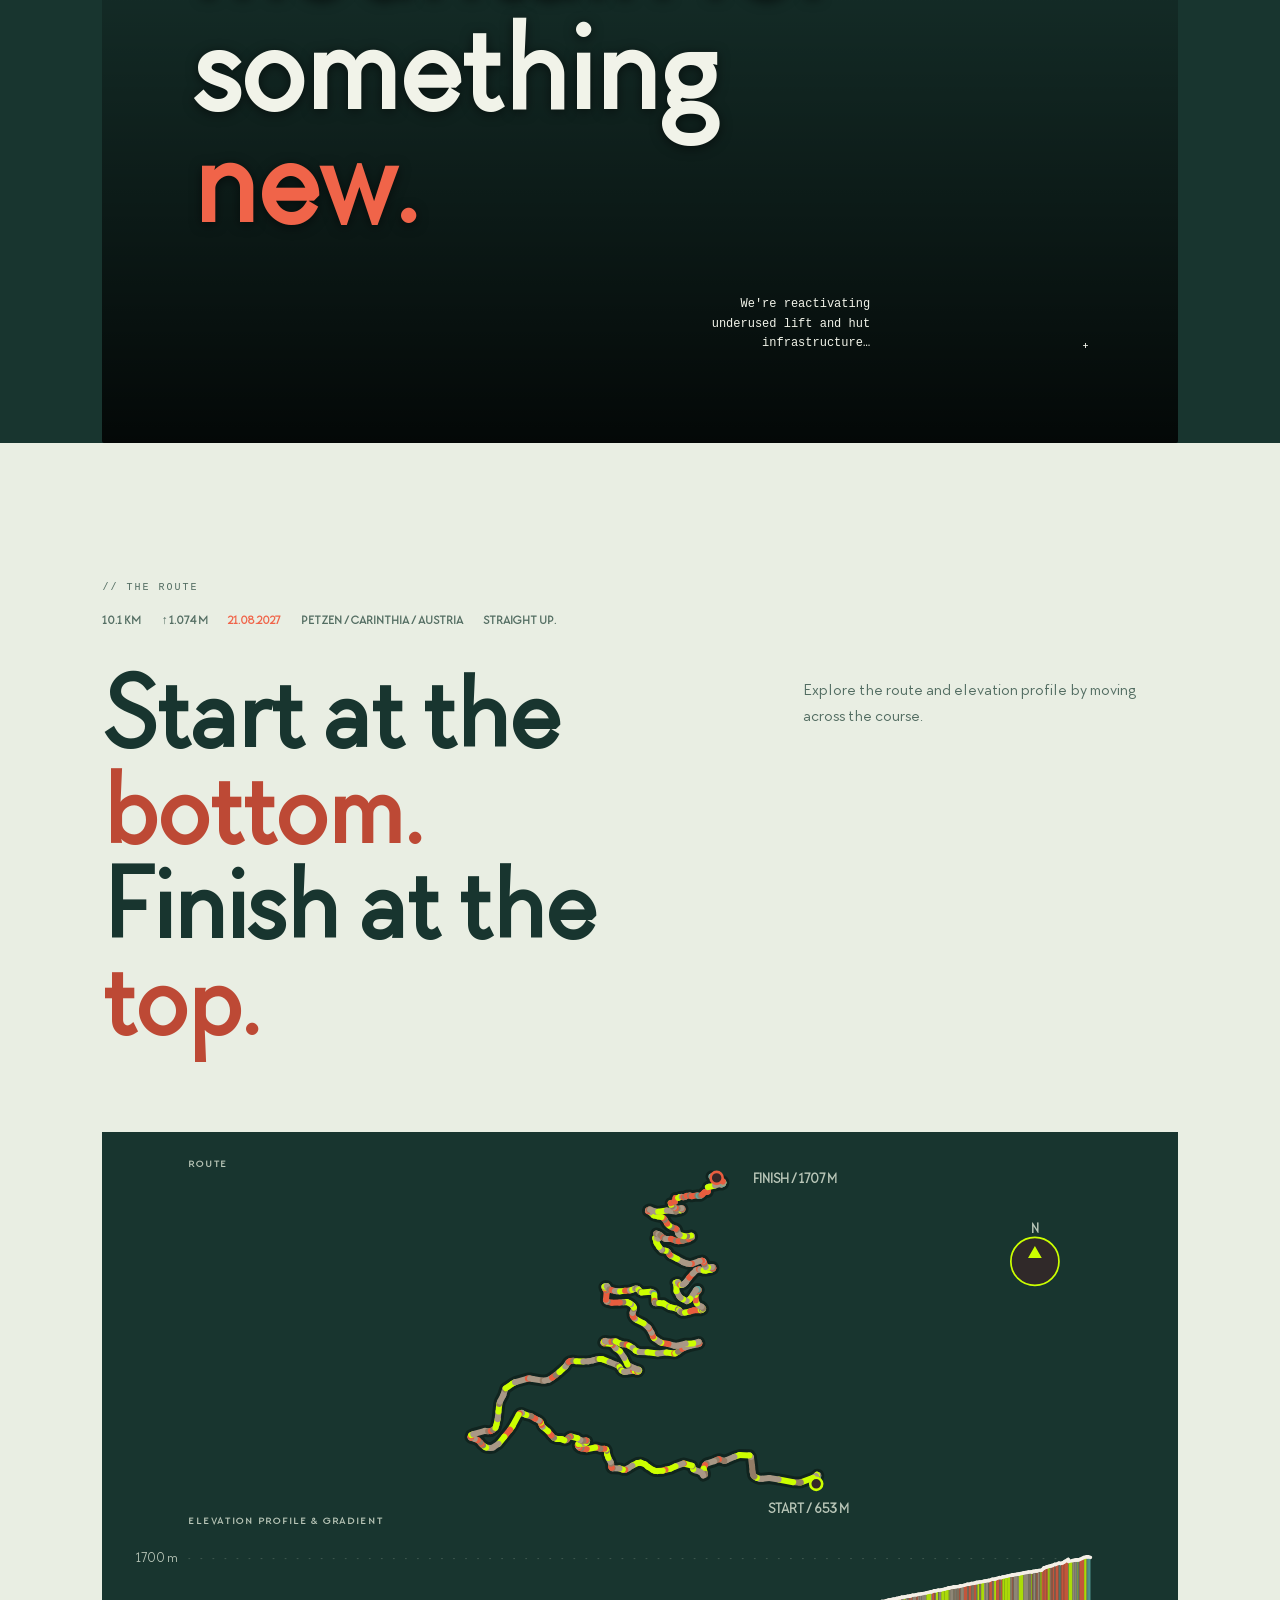
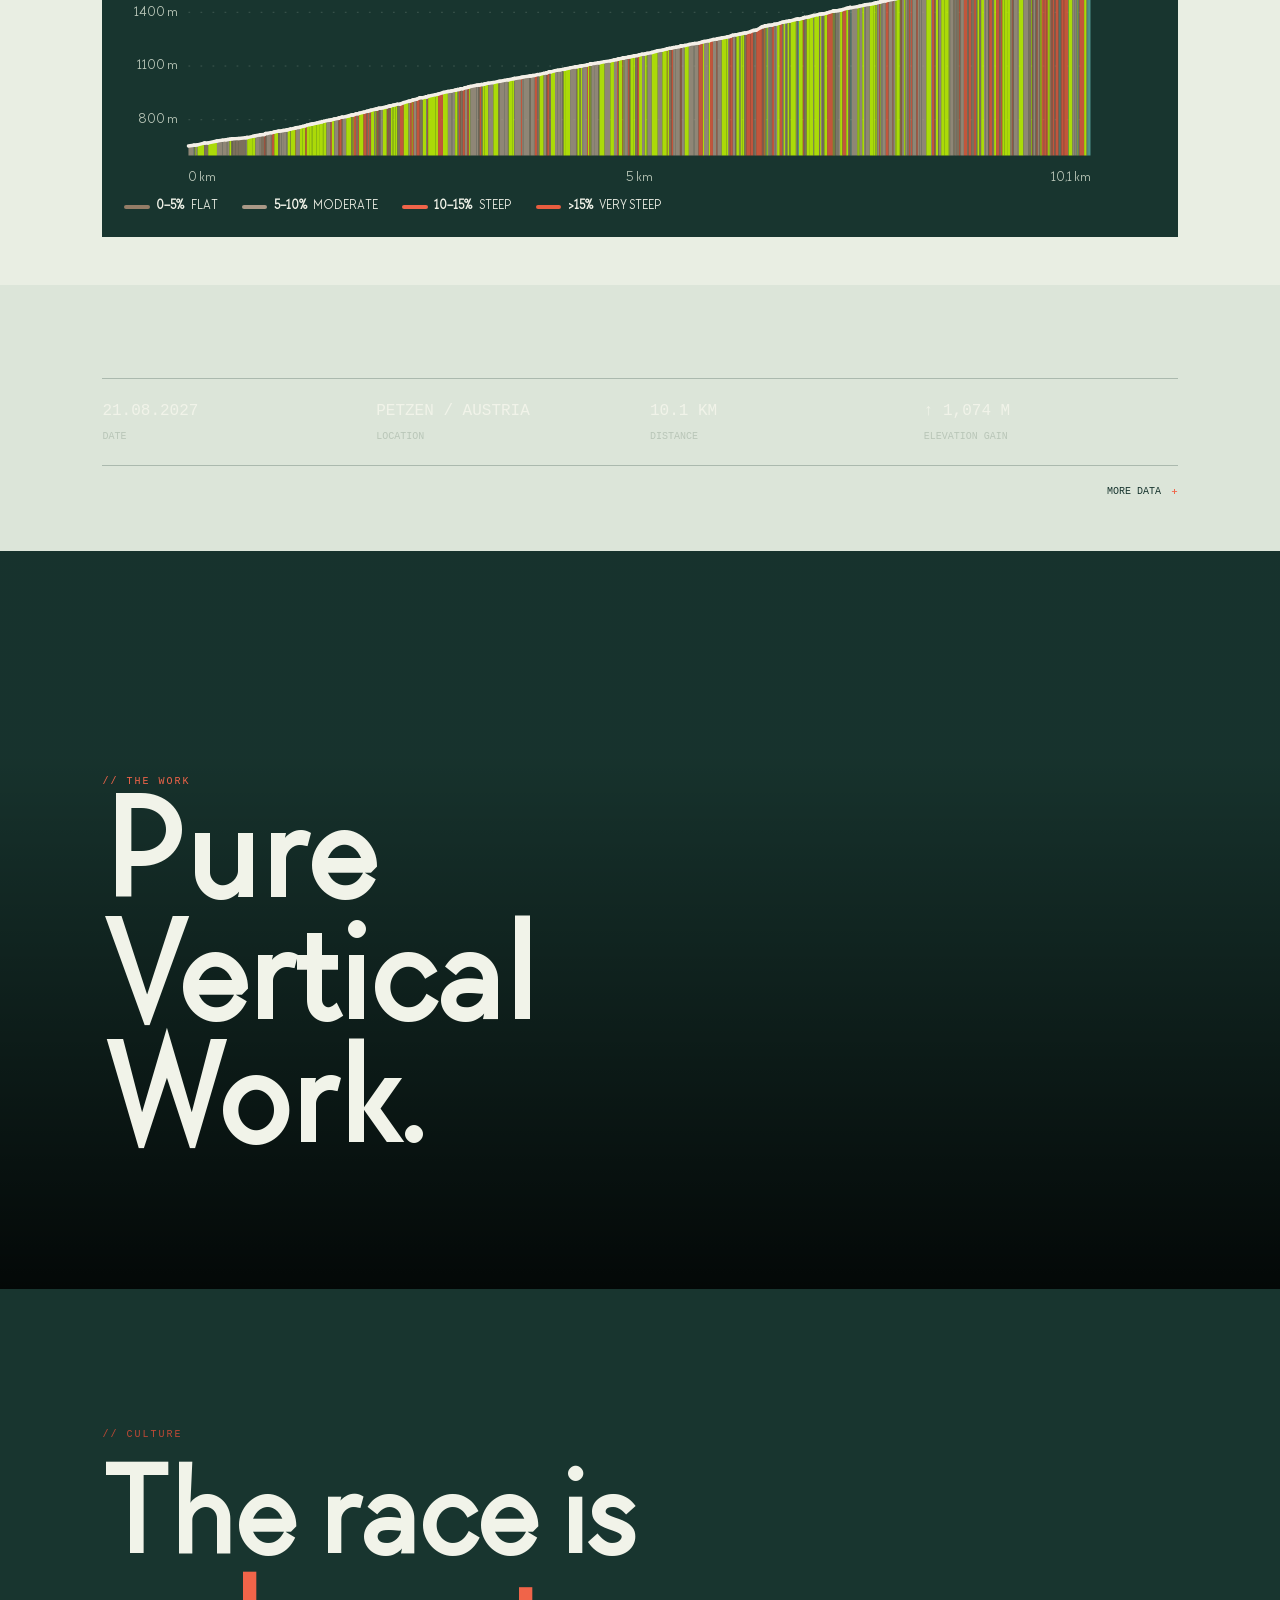
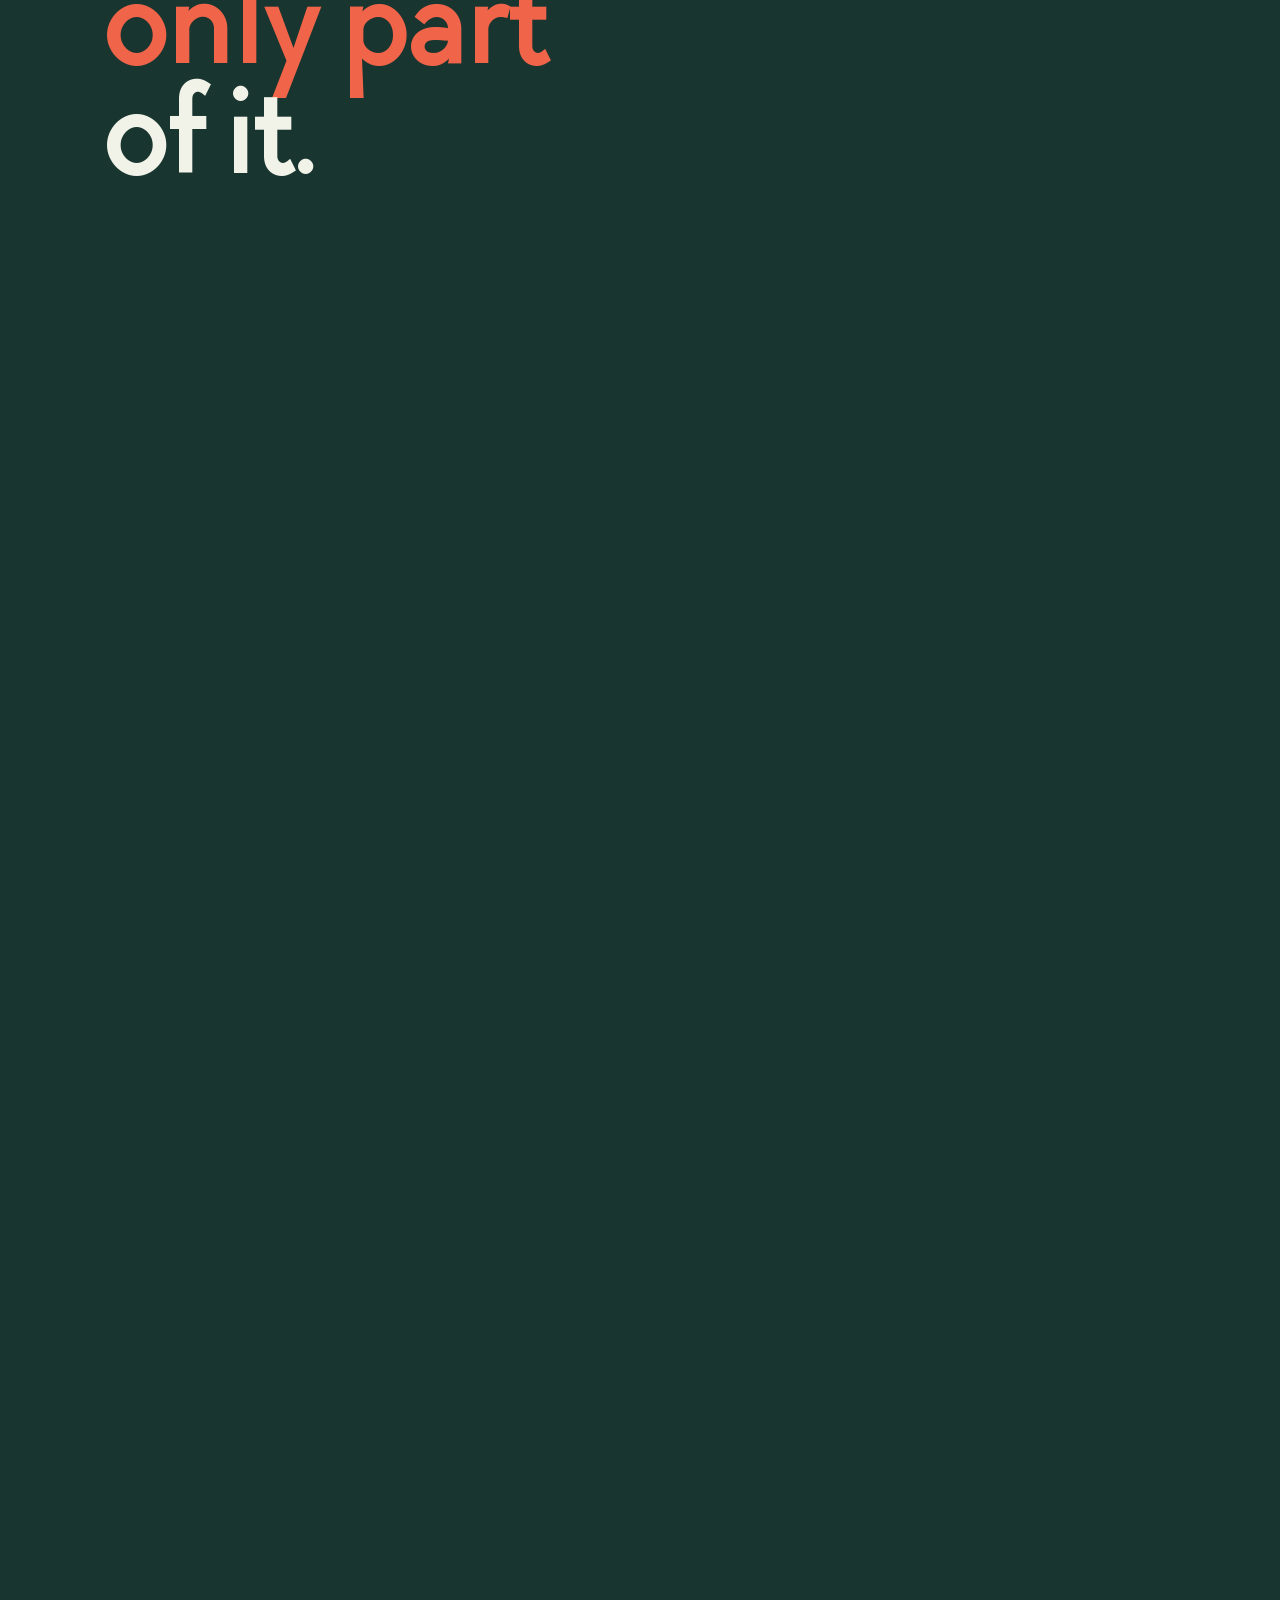
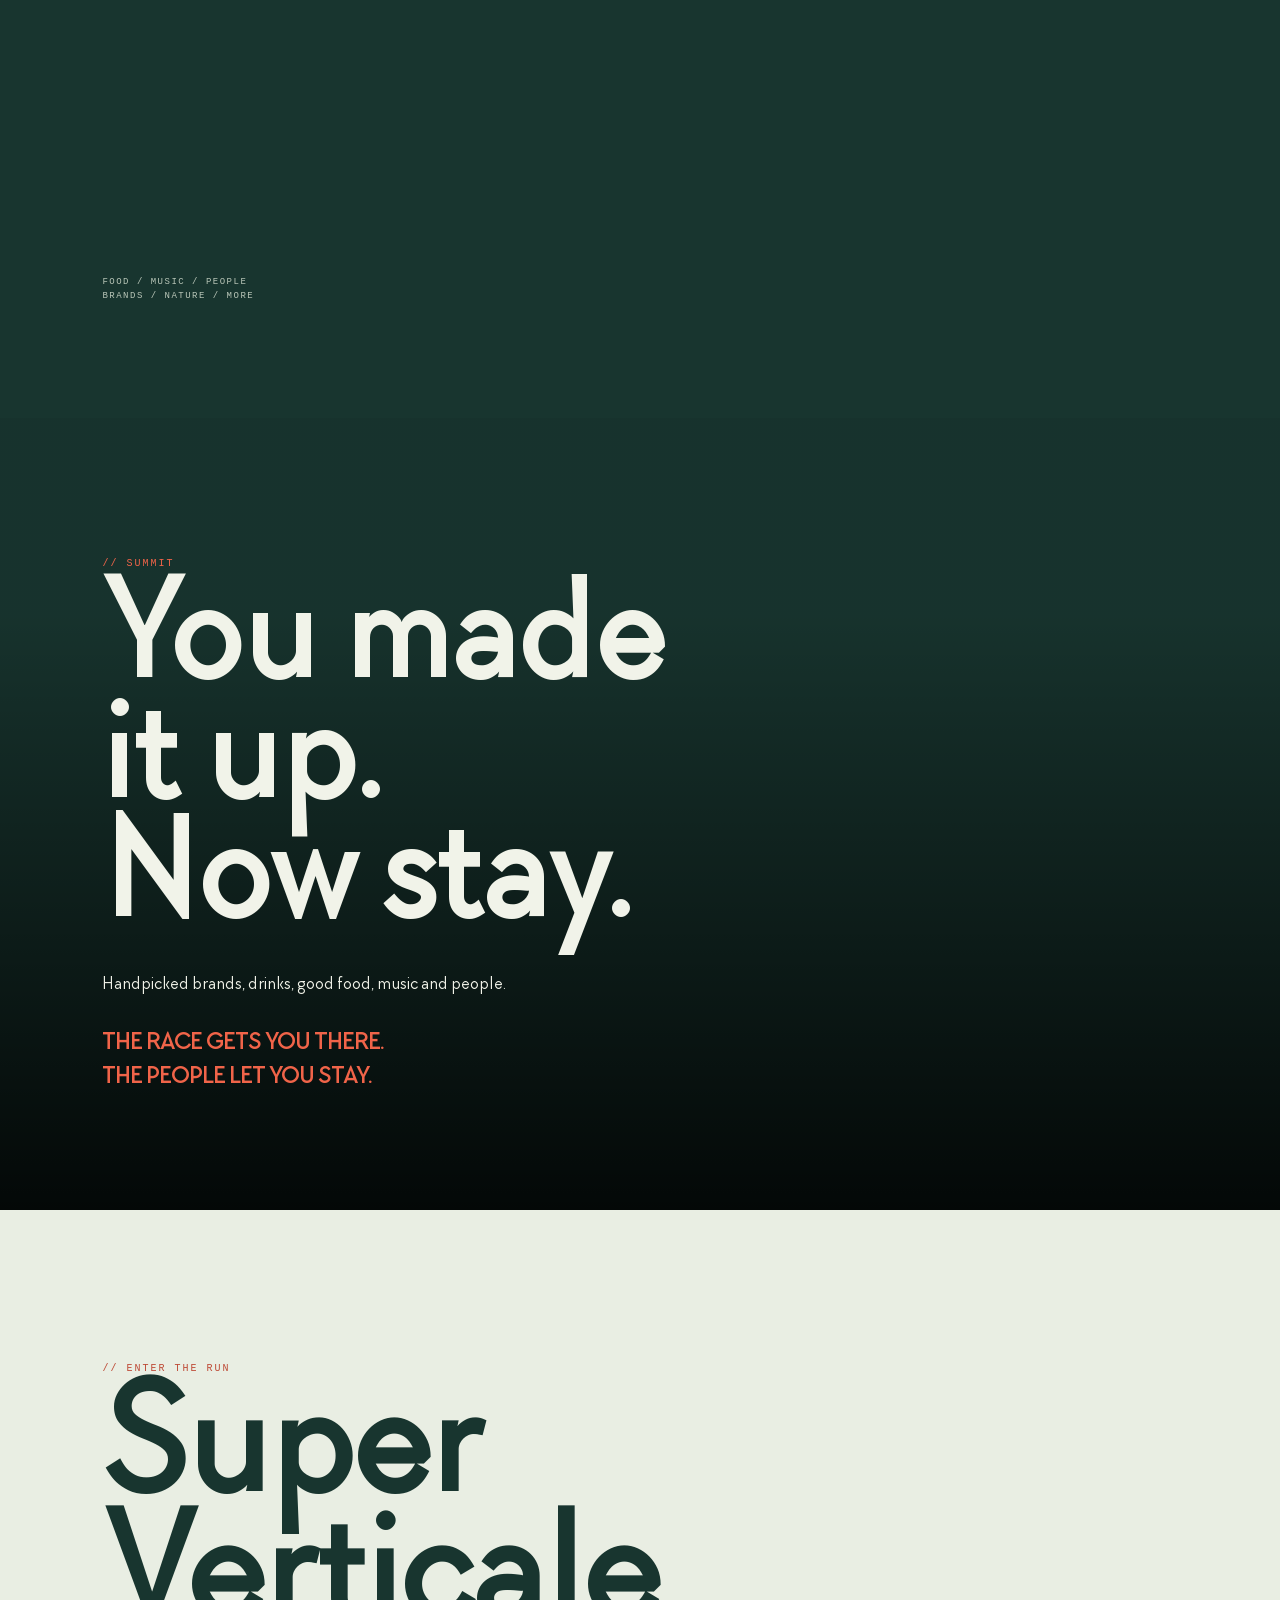
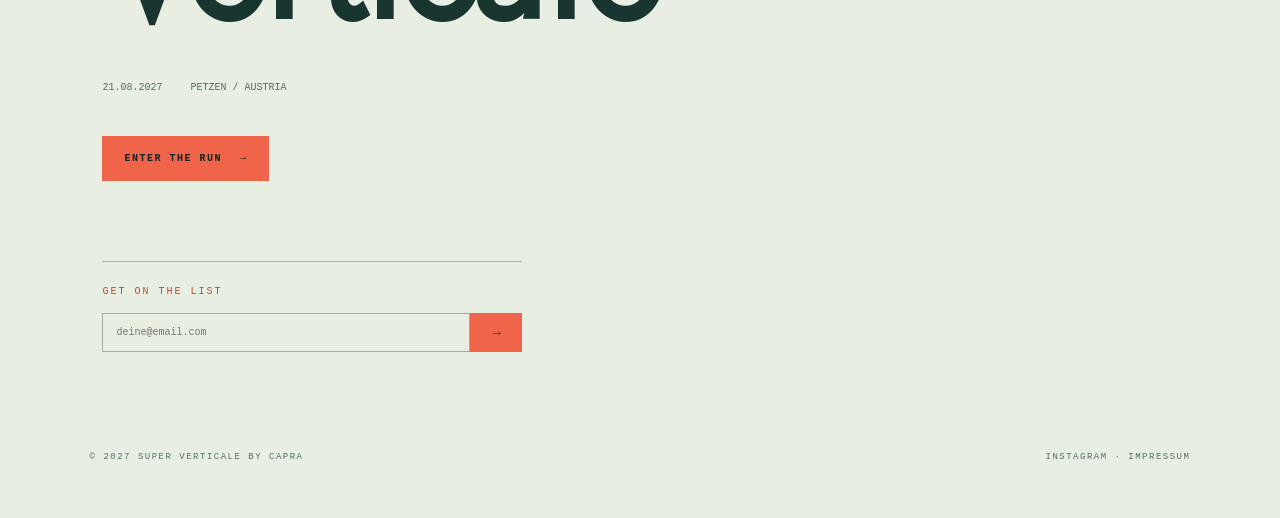
==== commit 9bd8b43e: "new concept pillars definition" ====
--- a/alternative/index.html
+++ b/alternative/index.html
@@ -116,7 +116,7 @@
           </article>
 
           <article class="concept-card">
-            <img class="concept-icon" src="../assets/logos/icons/Icon_Experience.svg" alt="" aria-hidden="true">
+            <img class="concept-icon" src="../assets/logos/icons/Icon_Curated.svg" alt="" aria-hidden="true">
             <div>
               <h3>Experience</h3>
               <p>Where intense alpine sport meets music, food, culture and good people</p>
@@ -124,7 +124,7 @@
           </article>
 
           <article class="concept-card">
-            <img class="concept-icon" src="../assets/logos/icons/Icon_Curated.svg" alt="" aria-hidden="true">
+            <img class="concept-icon" src="../assets/logos/icons/Icon_Summit.svg" alt="" aria-hidden="true">
             <div>
               <h3>Curated</h3>
               <p>Handpicked food &amp; beverages, live music acts, panel talks, and exclusive brand activations throughout the day.</p>
@@ -132,7 +132,7 @@
           </article>
 
           <article class="concept-card">
-            <img class="concept-icon" src="../assets/logos/icons/Icon_Community.svg" alt="" aria-hidden="true">
+            <img class="concept-icon" src="../assets/logos/icons/Icon_Platform.svg" alt="" aria-hidden="true">
             <div>
               <h3>Community</h3>
               <p>Come for the race. Stay for the people. The ultimate excuse to get together, sweat, and celebrate as one herd.</p>
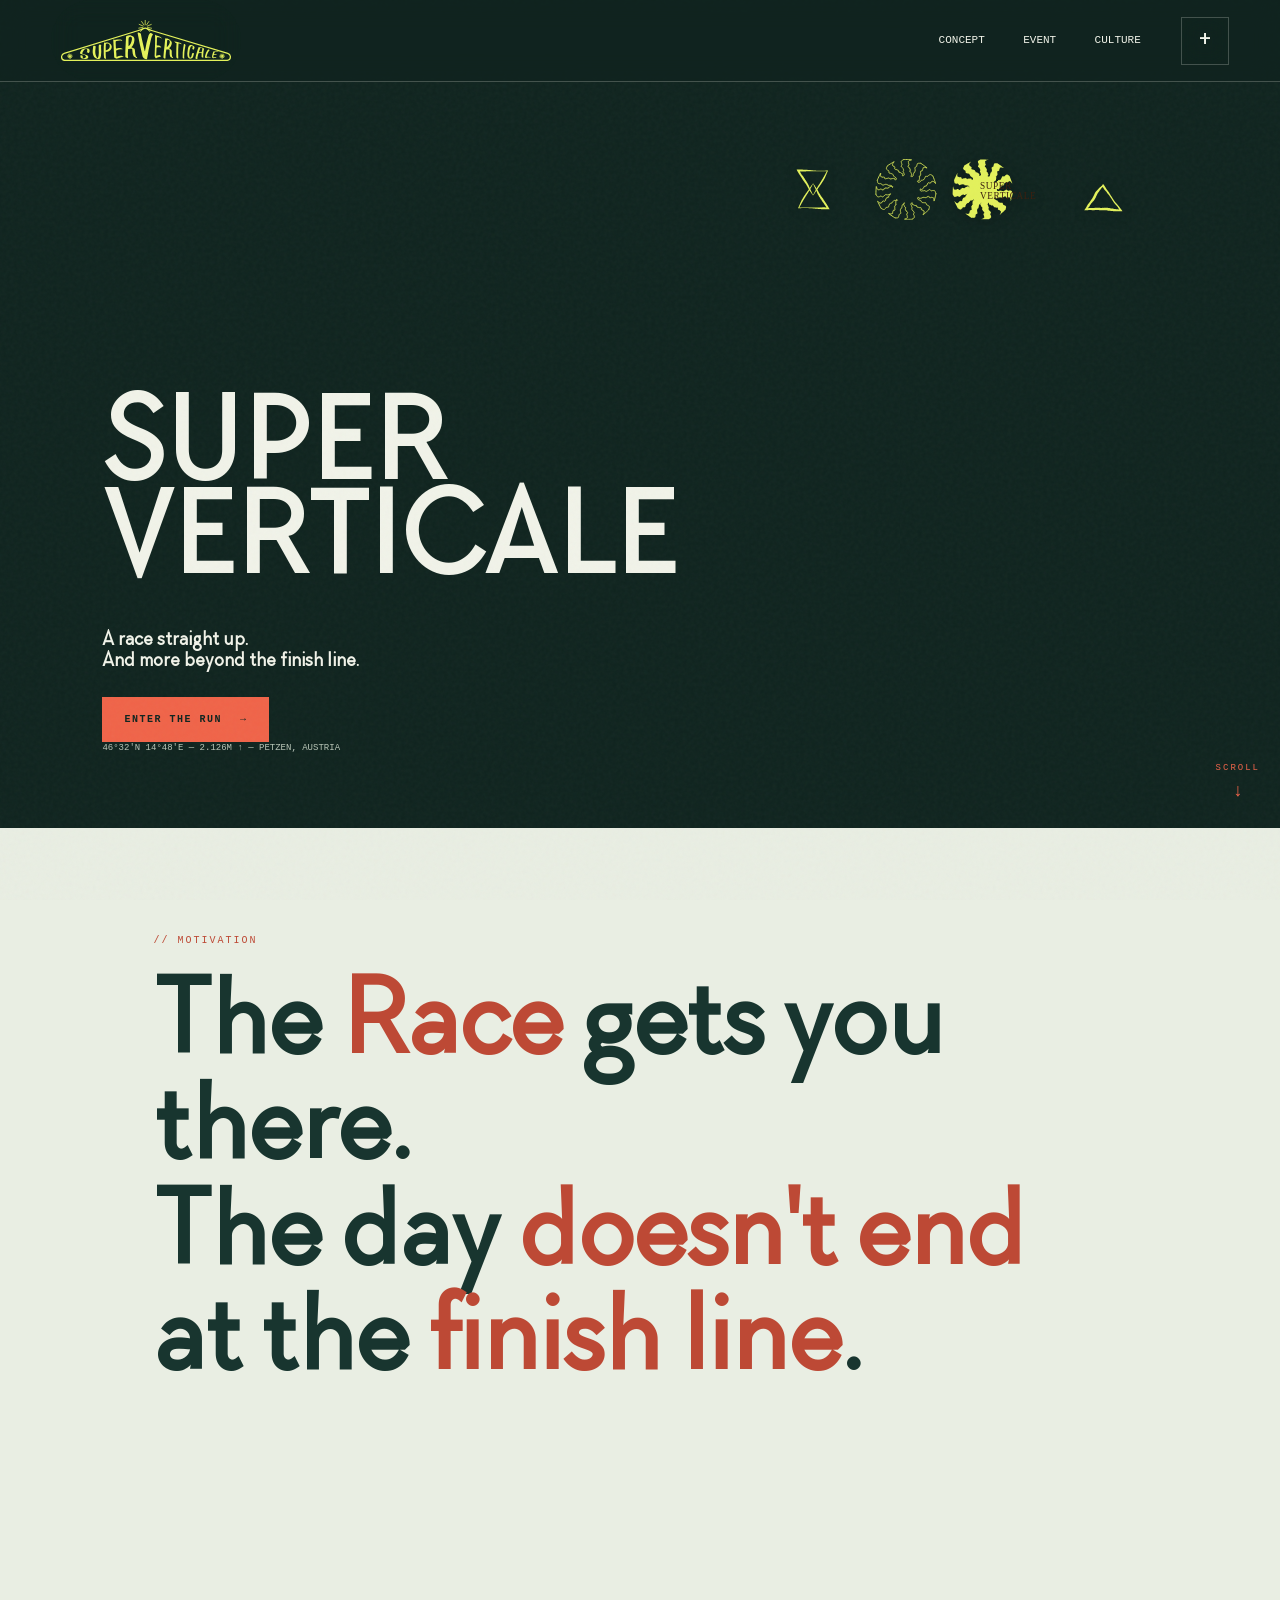
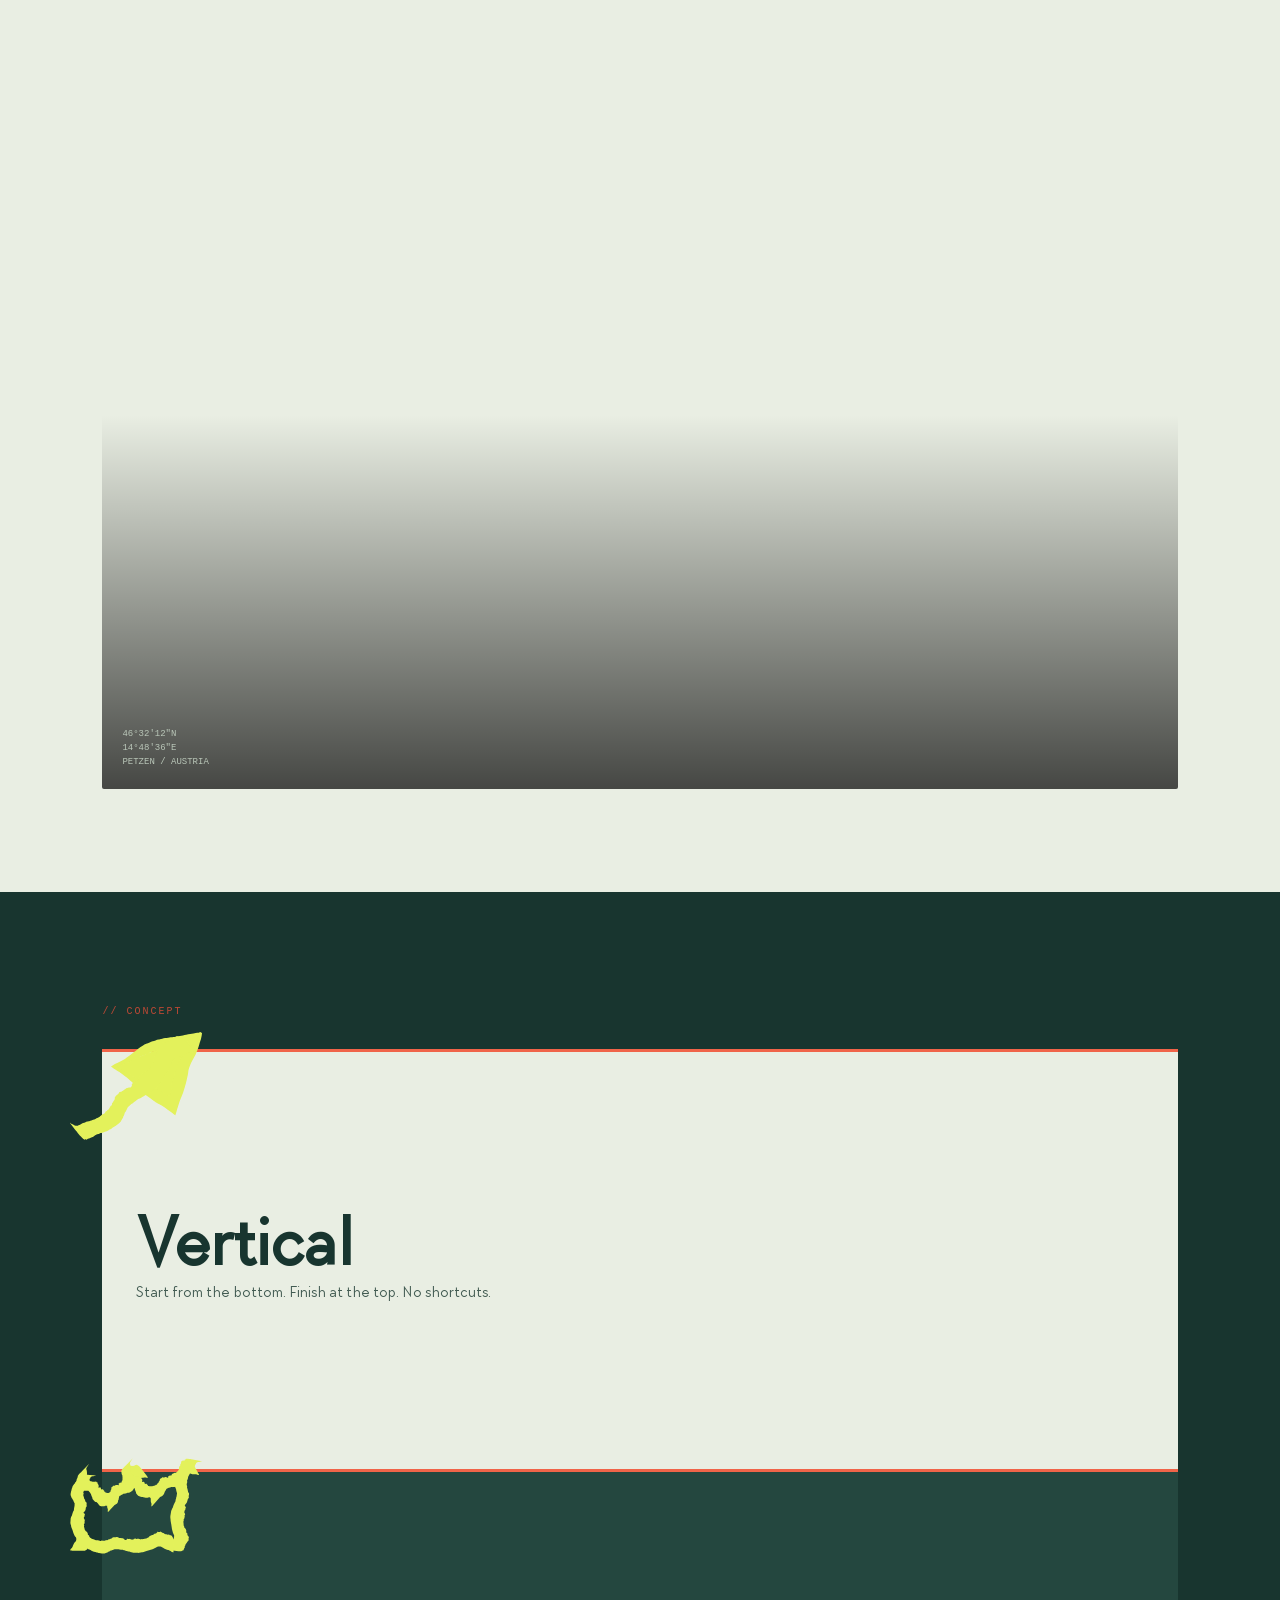
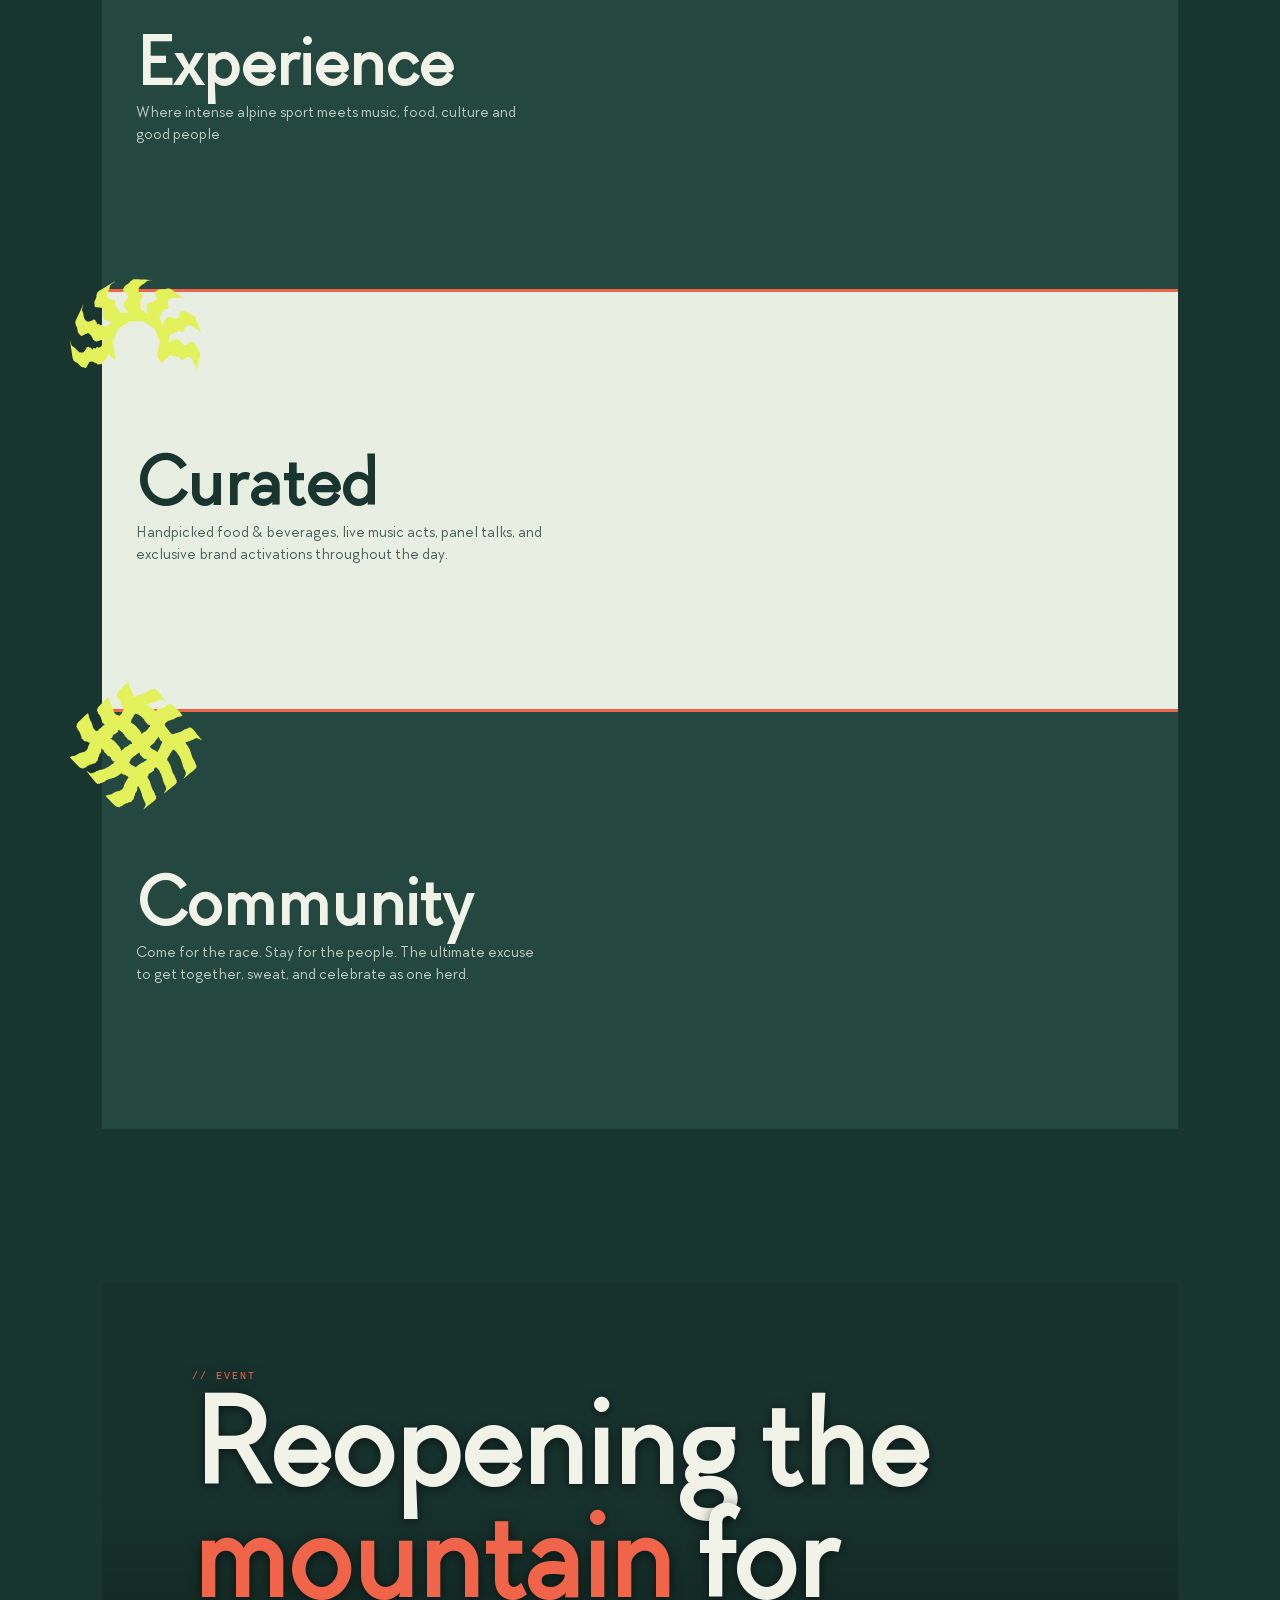
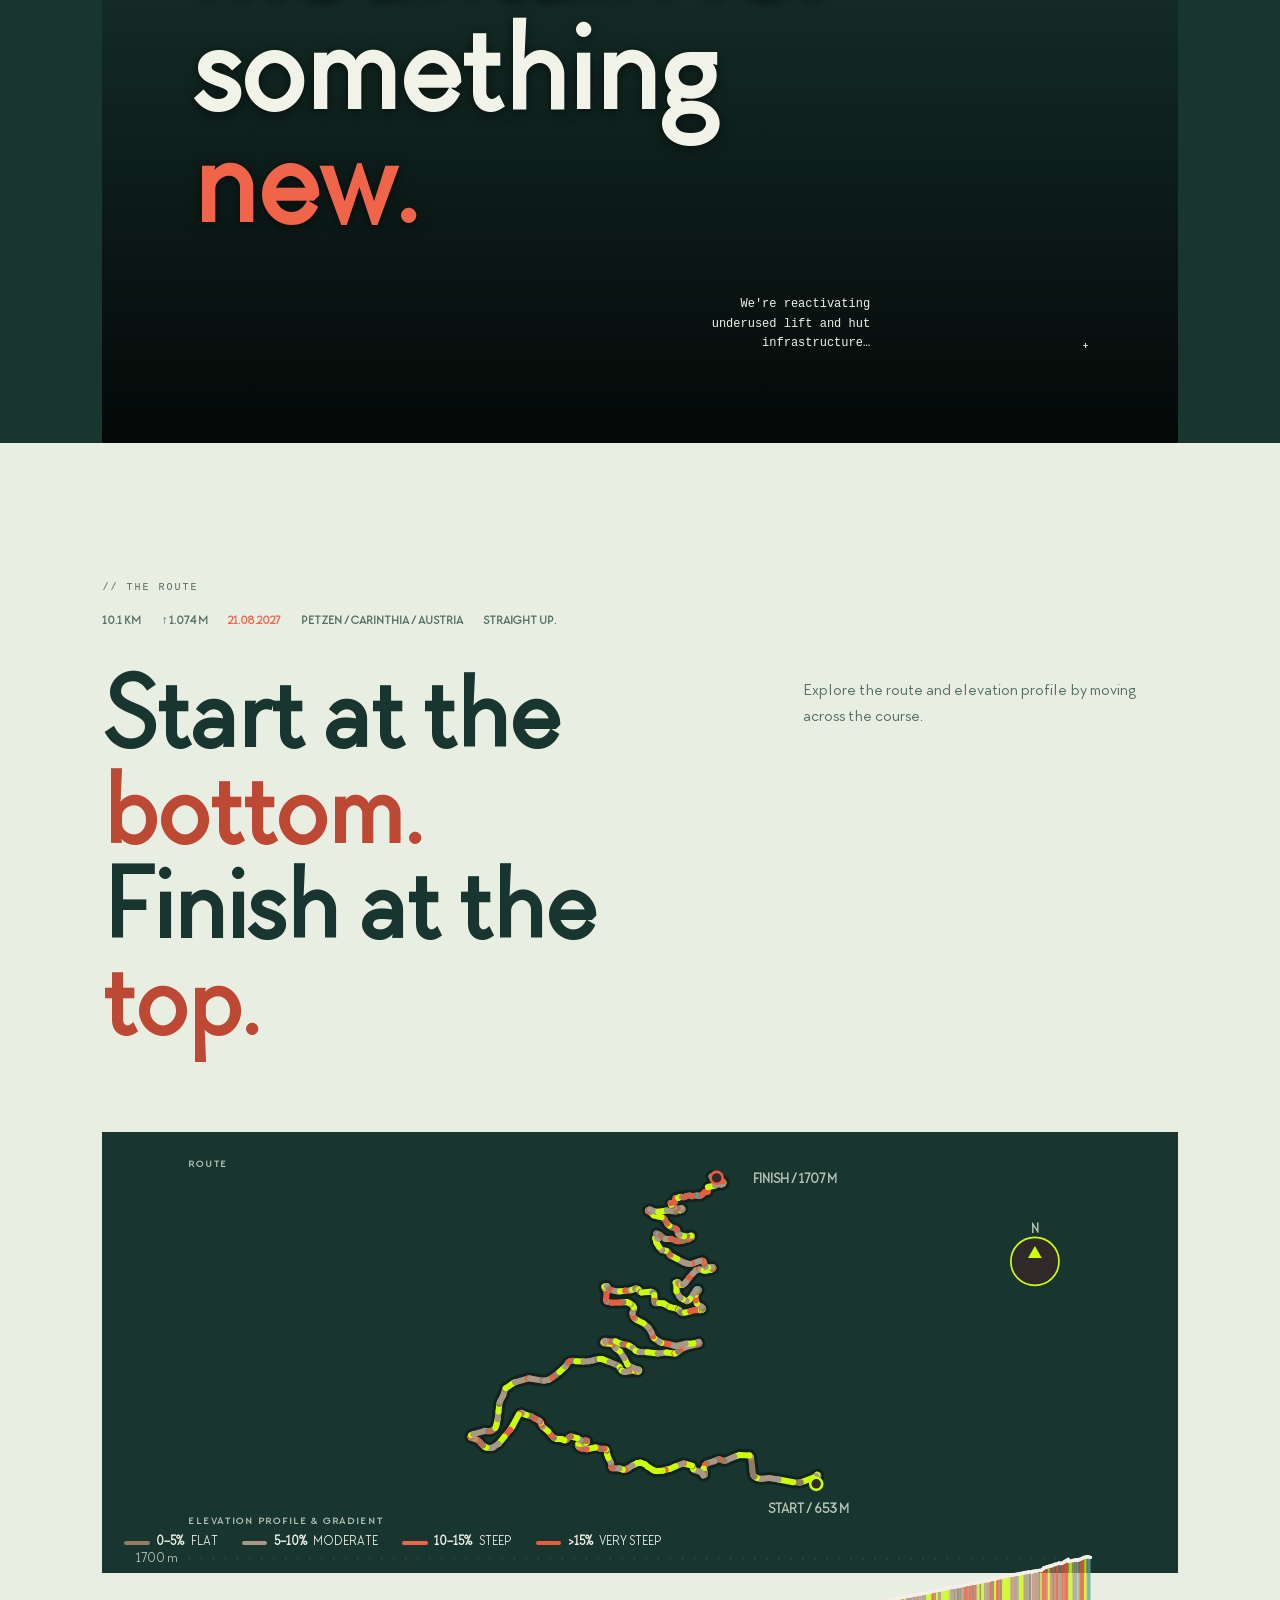
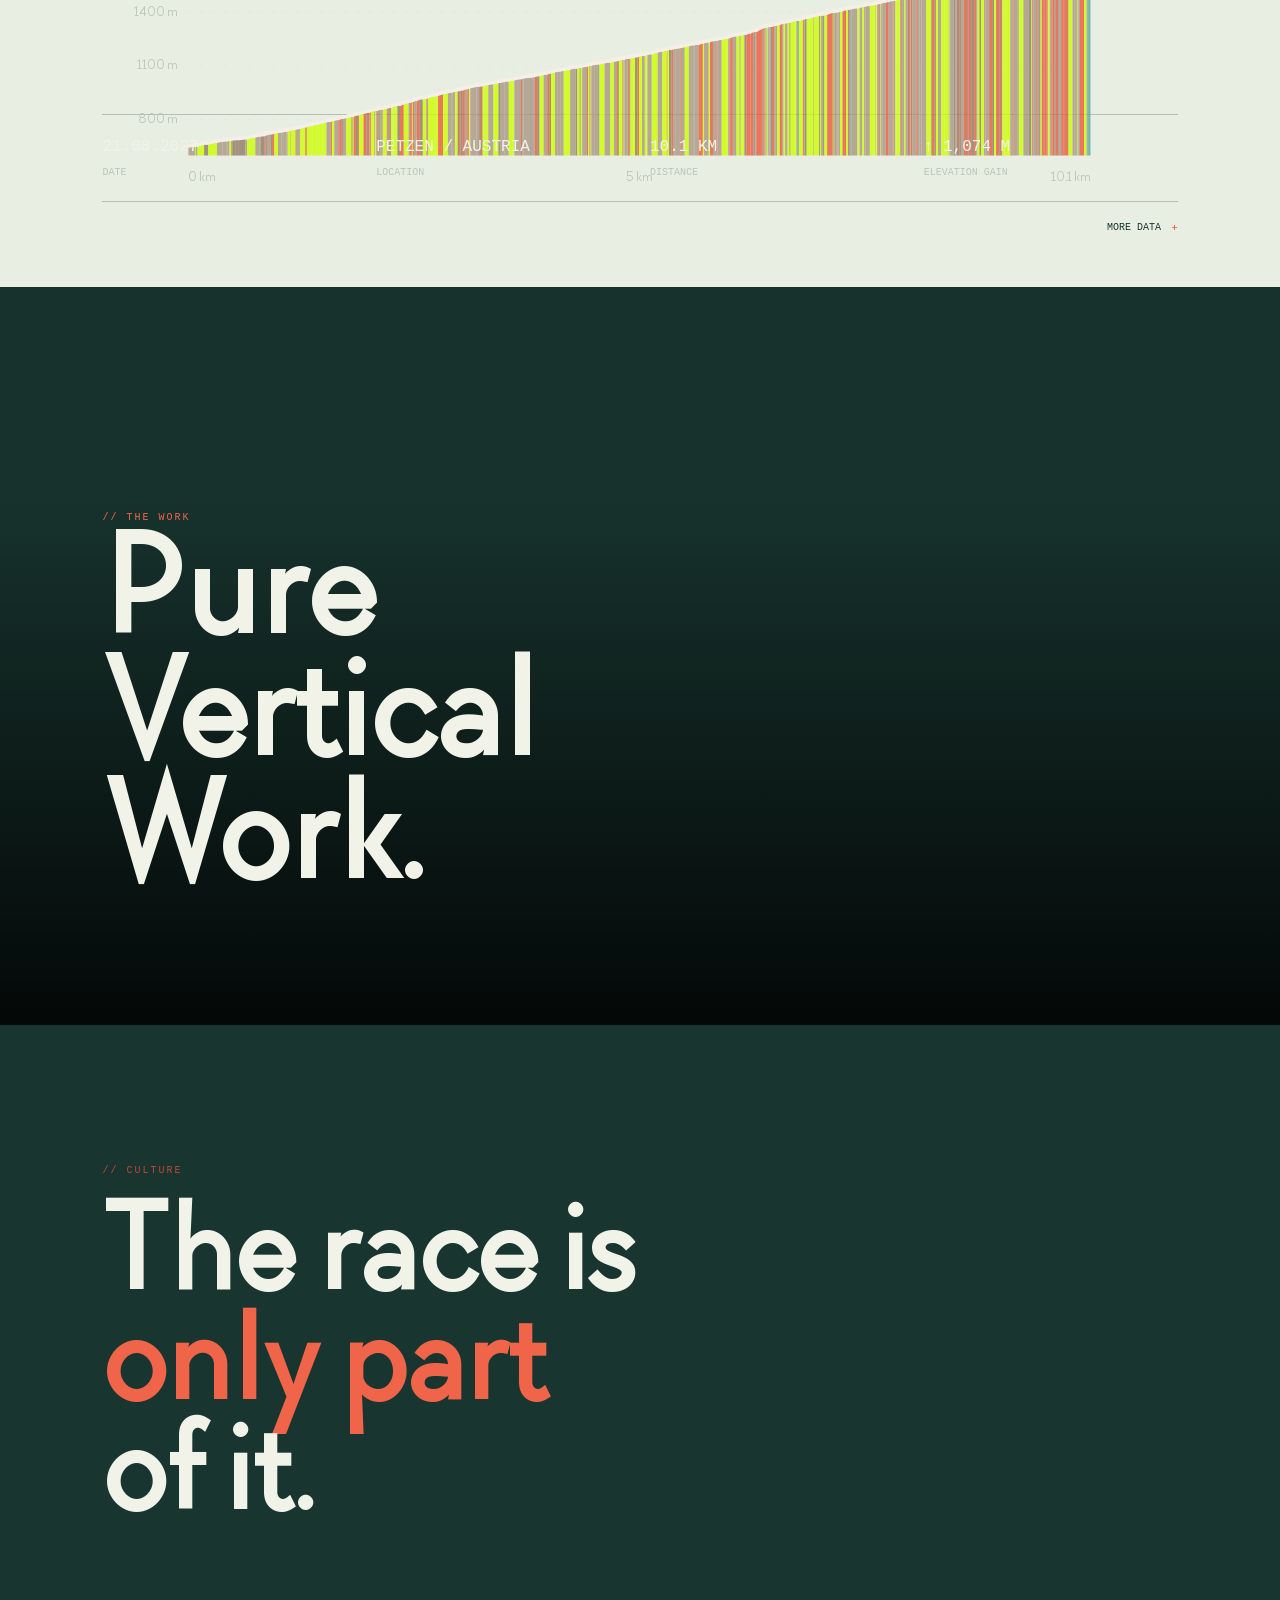
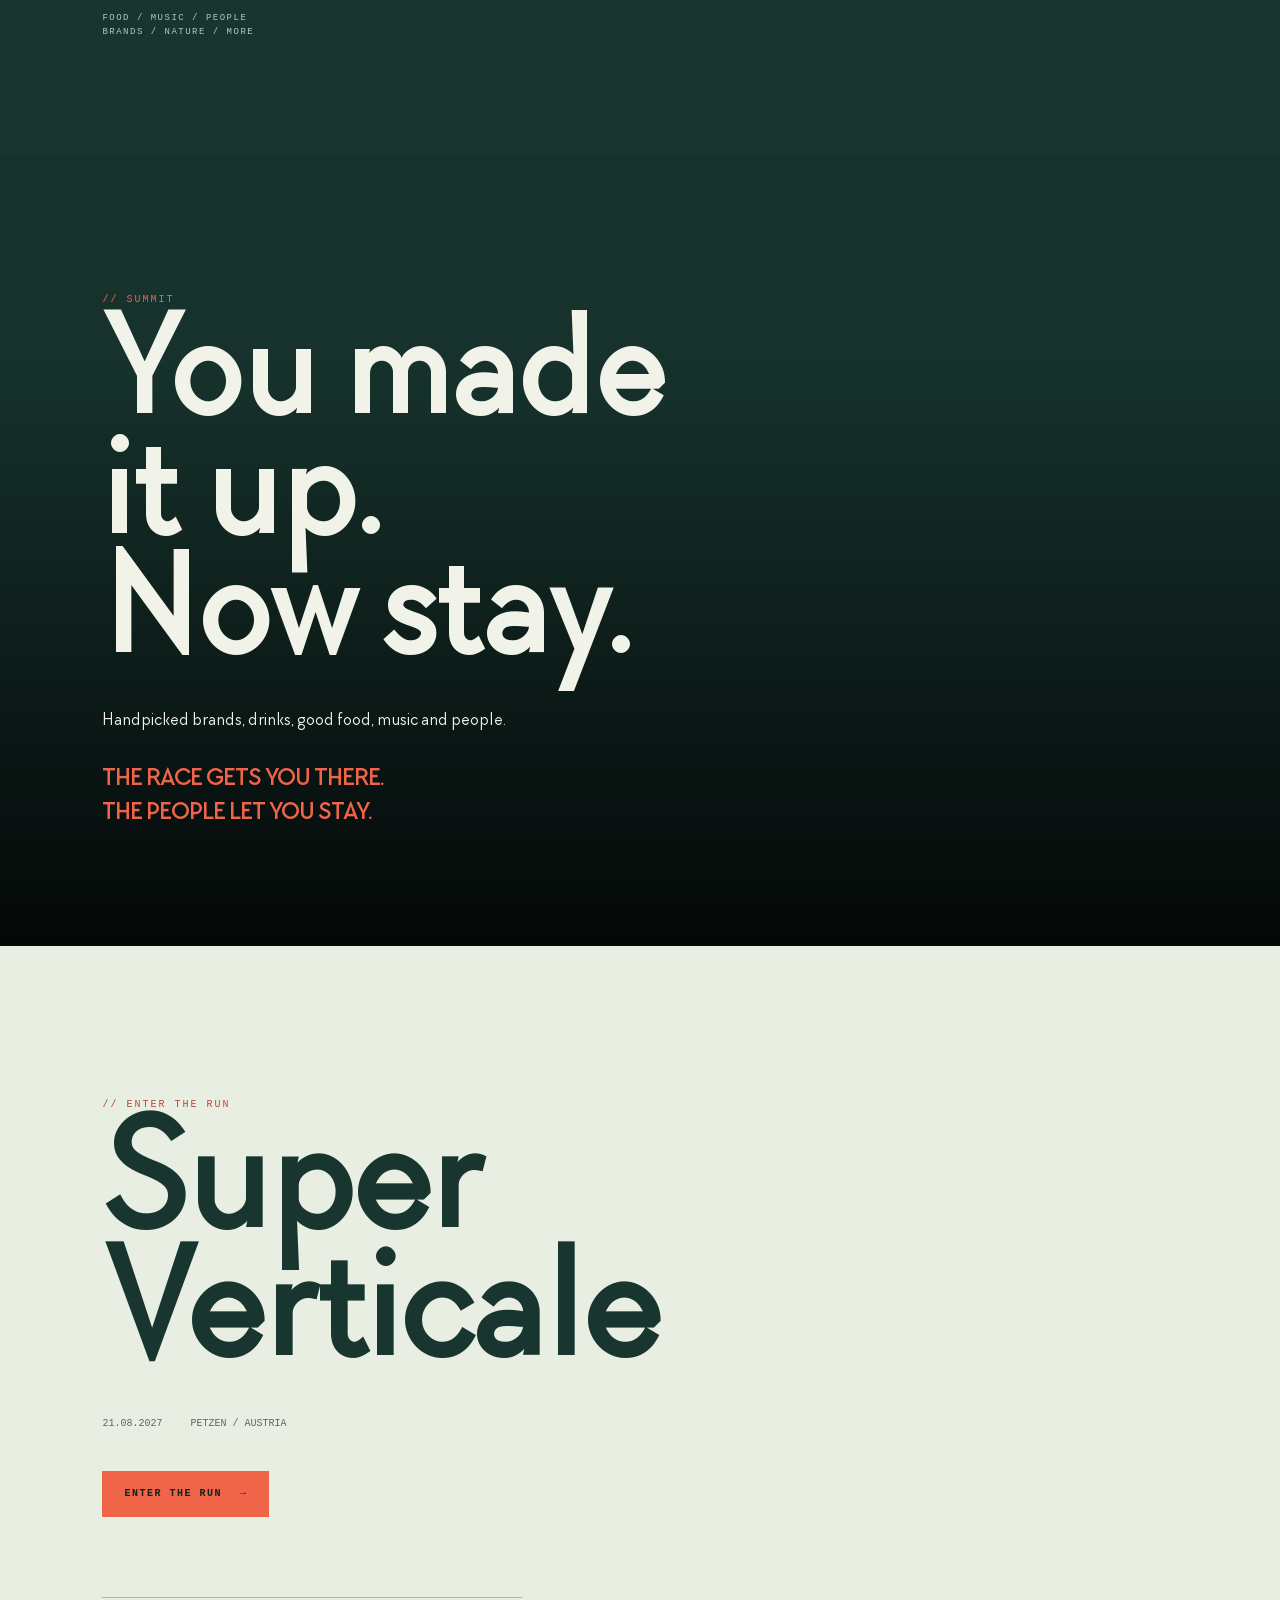
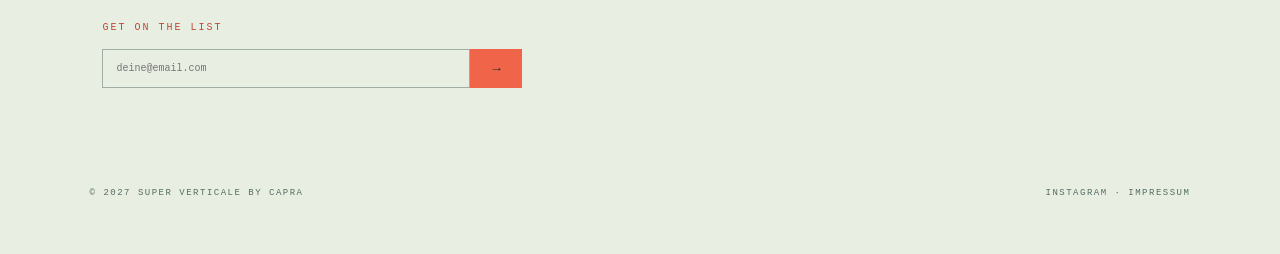
==== commit 1b46f81d: "new icon for race modes" ====
--- a/alternative/index.html
+++ b/alternative/index.html
@@ -116,7 +116,7 @@
           </article>
 
           <article class="concept-card">
-            <img class="concept-icon" src="../assets/logos/icons/Icon_Curated.svg" alt="" aria-hidden="true">
+            <img class="concept-icon" src="../assets/logos/icons/Icon_RaceModes.svg" alt="" aria-hidden="true">
             <div>
               <h3>Experience</h3>
               <p>Where intense alpine sport meets music, food, culture and good people</p>
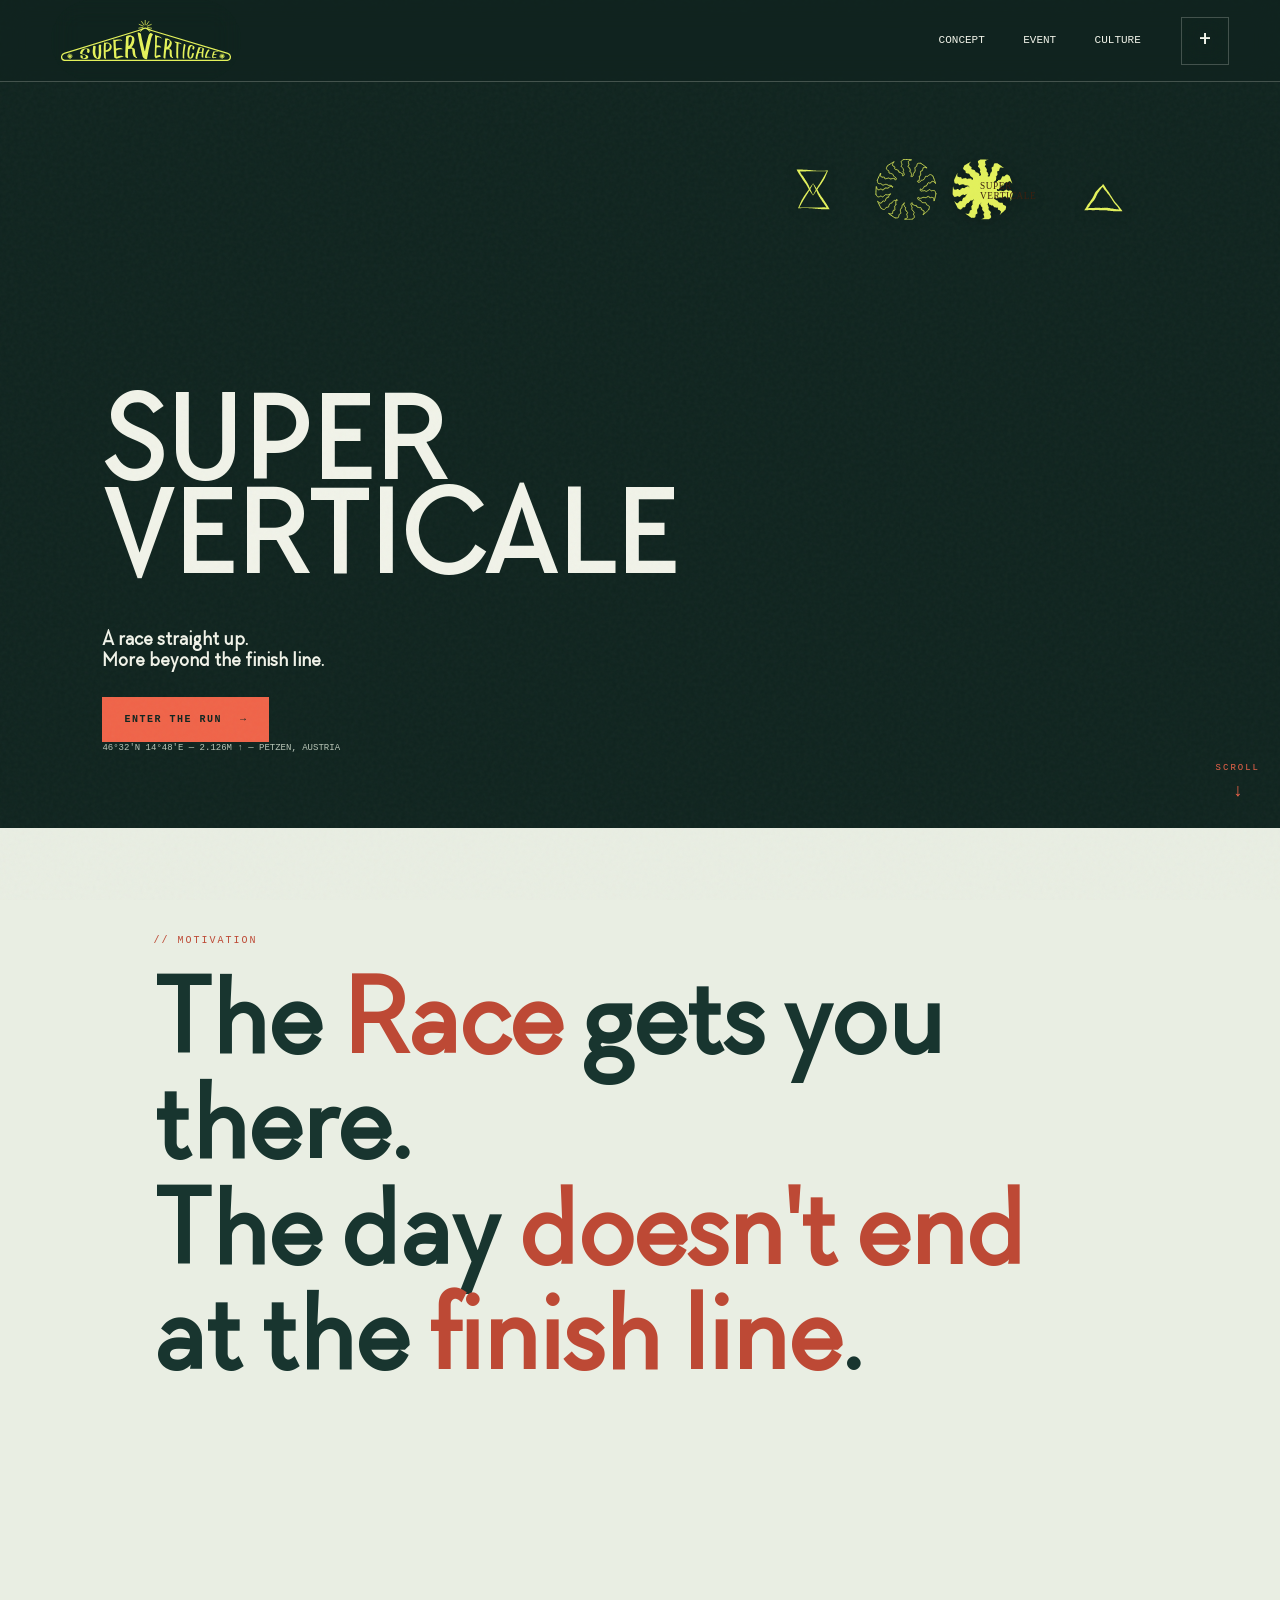
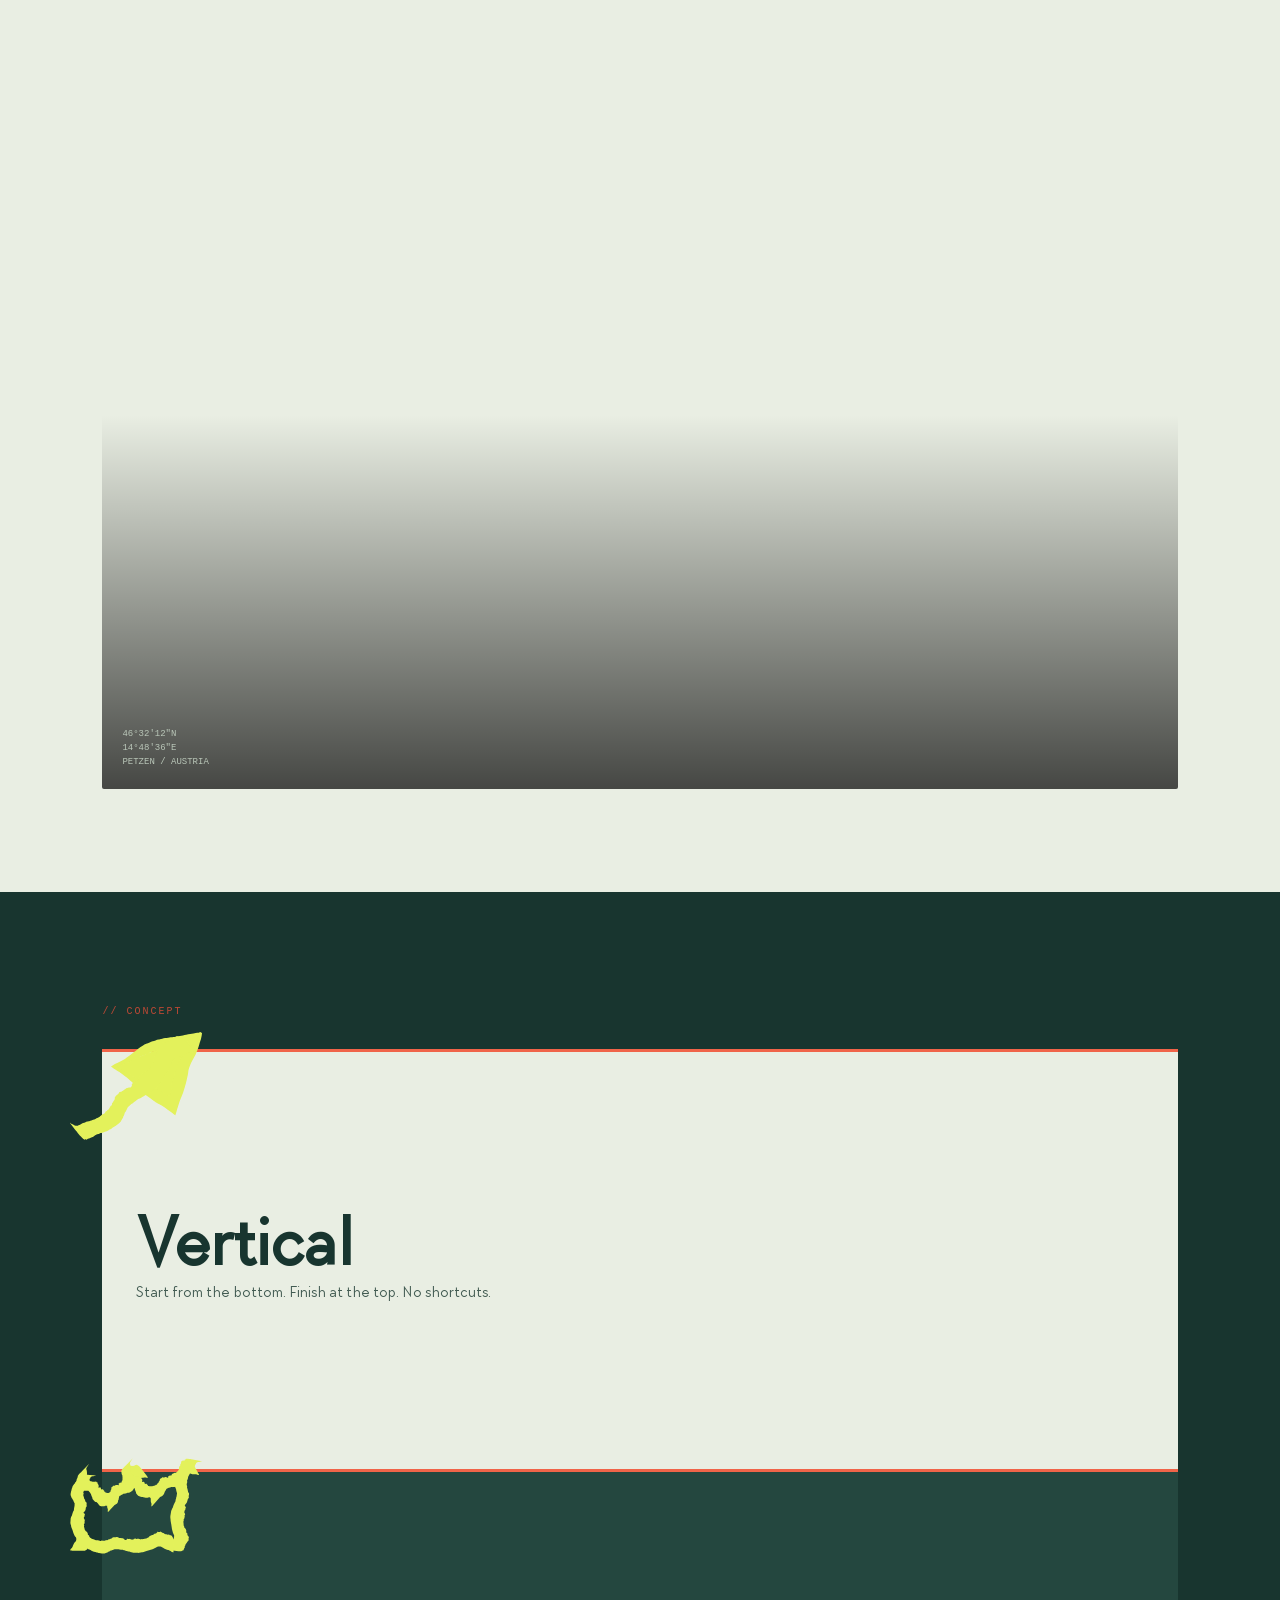
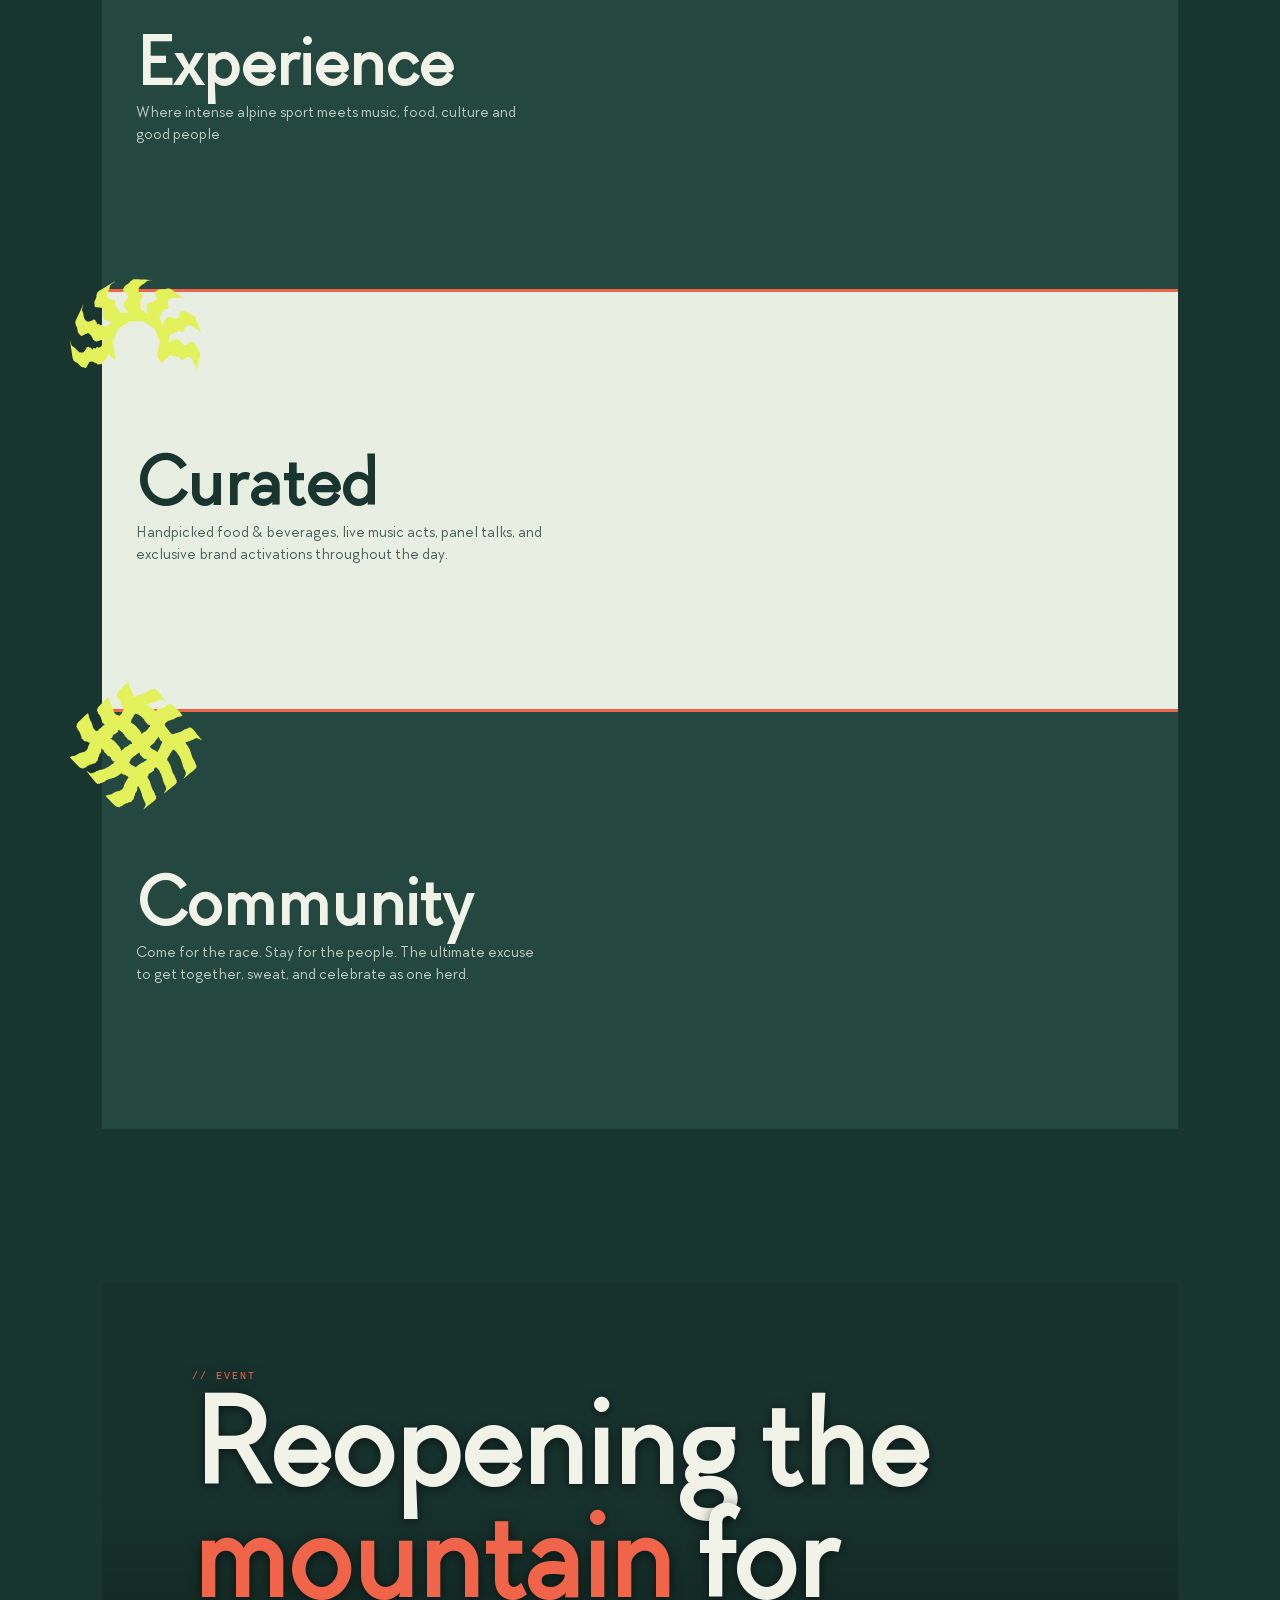
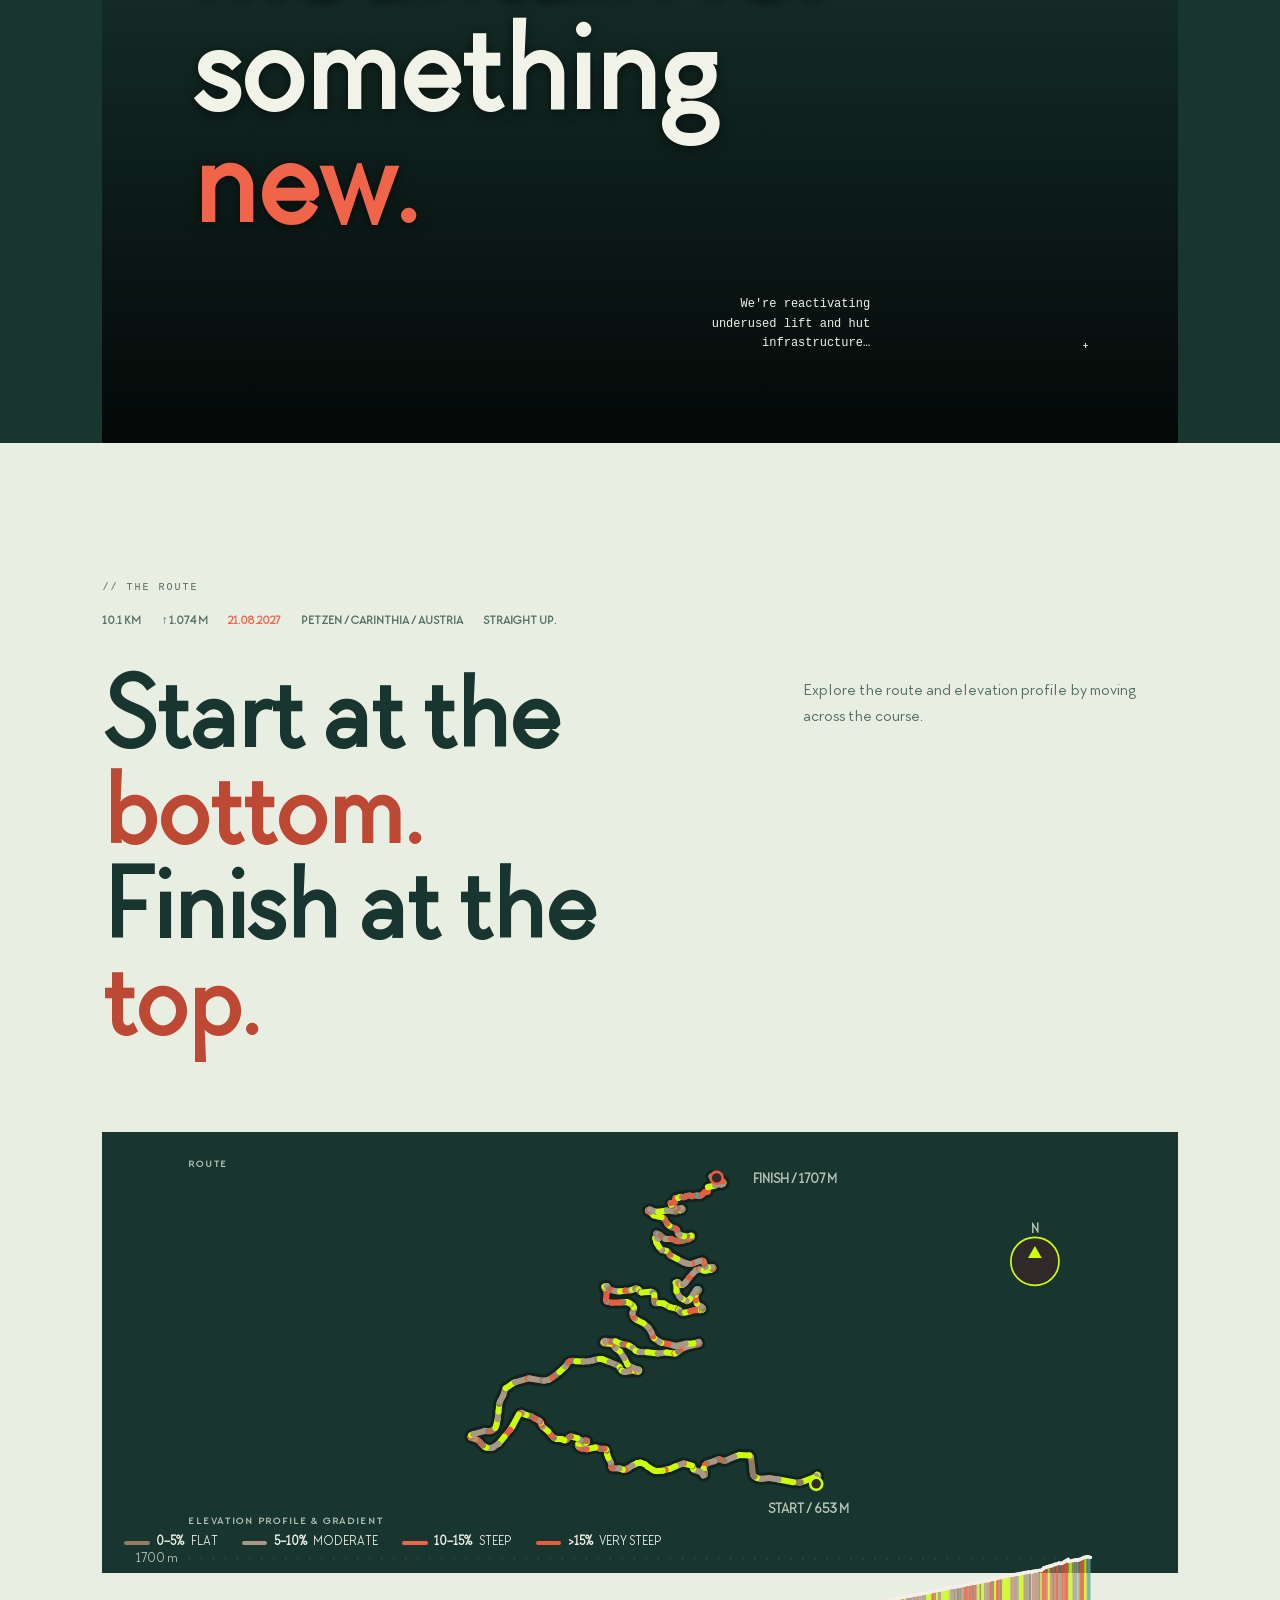
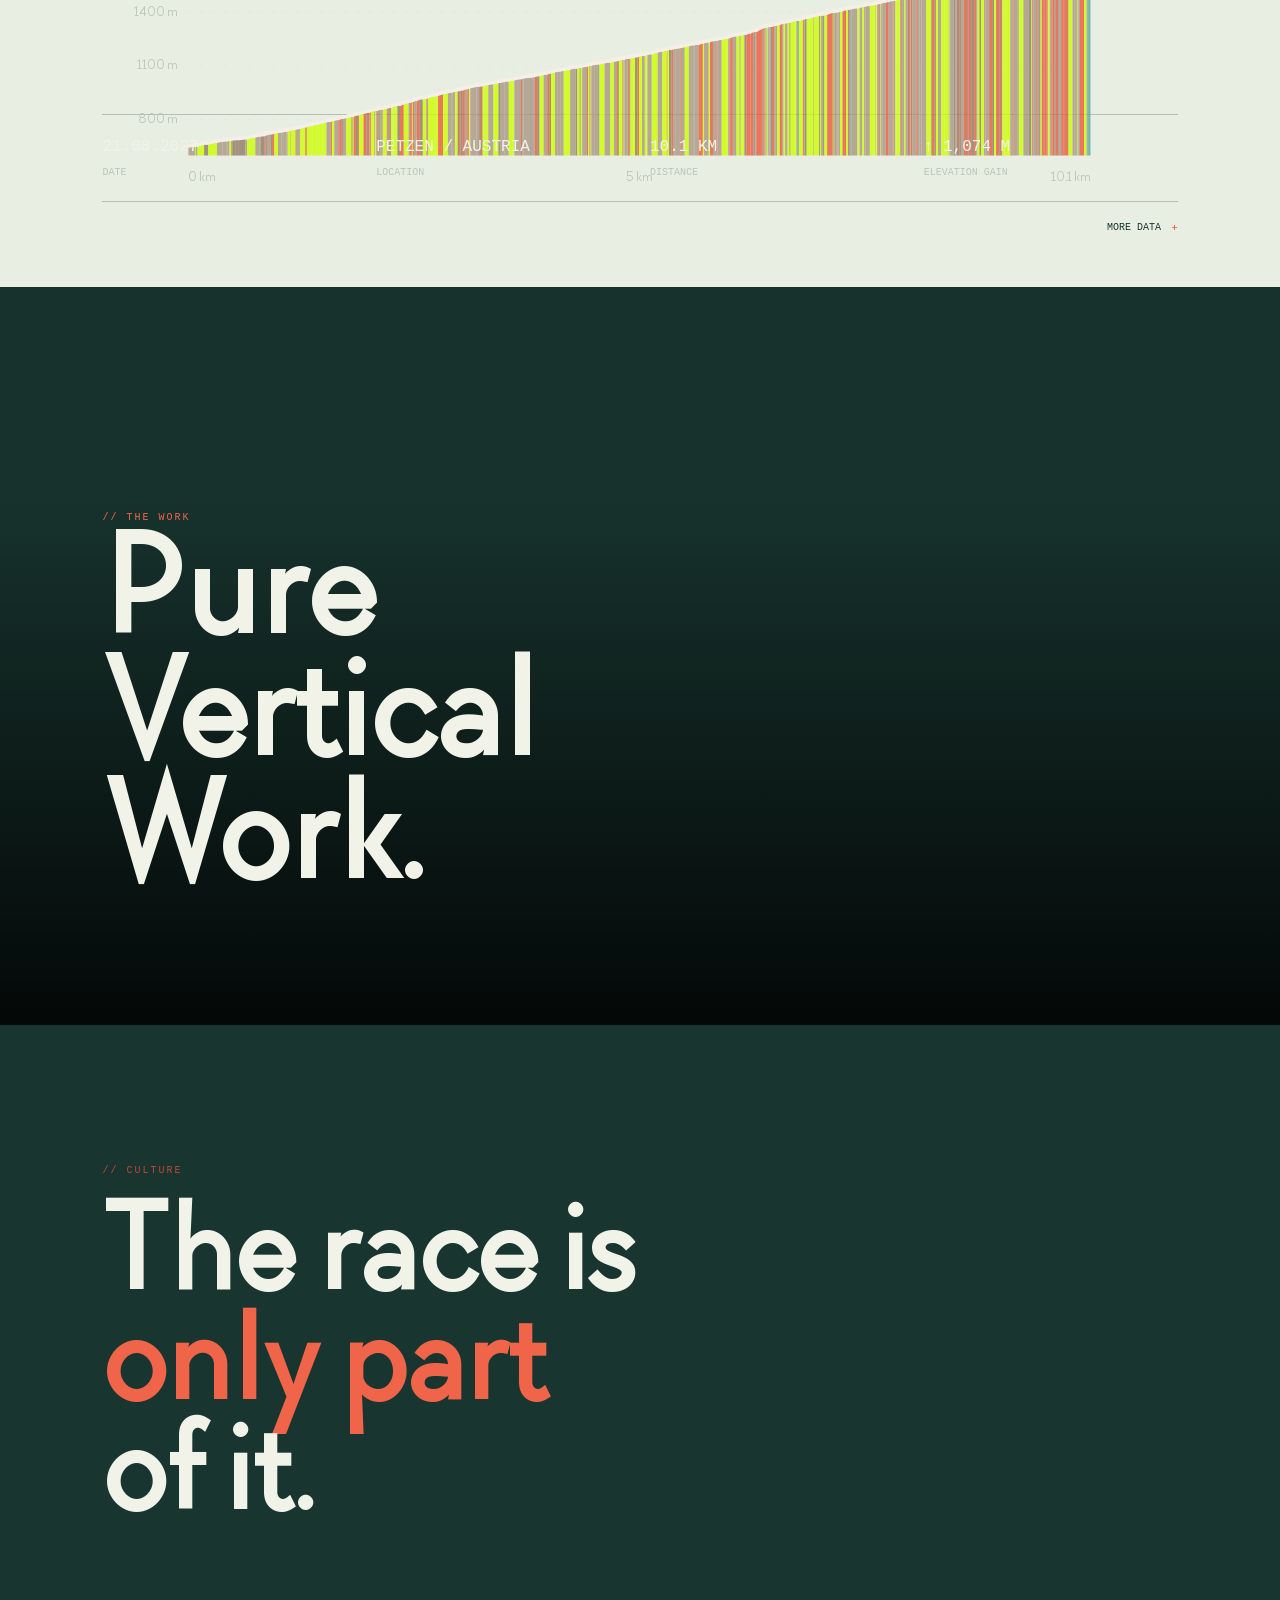
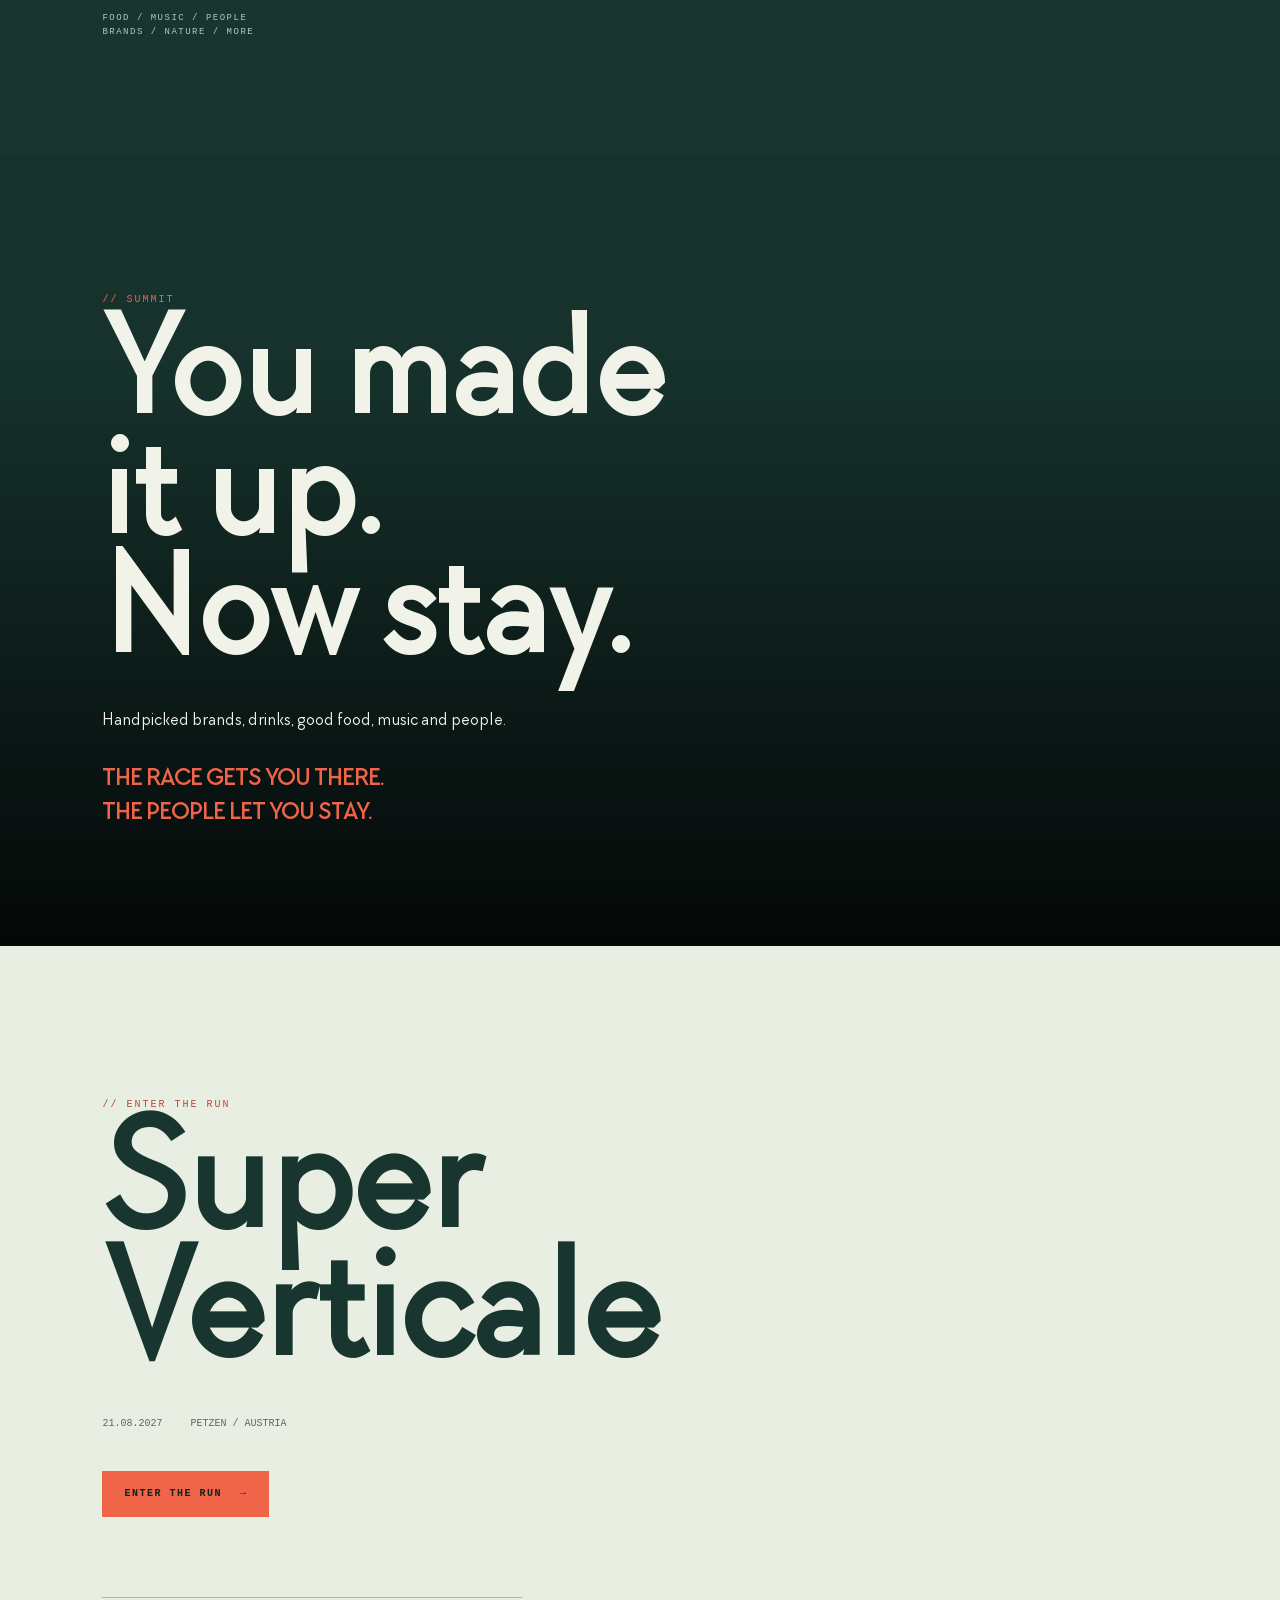
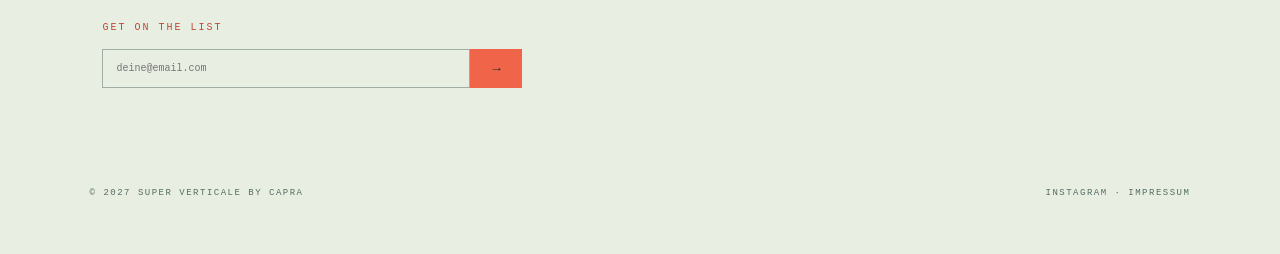
==== commit f515eb46: "And bei and more beyond the finish line gelöscht" ====
--- a/alternative/index.html
+++ b/alternative/index.html
@@ -59,7 +59,7 @@
 
           <p class="hero-sub">
             A race straight up.<br>
-            And more beyond the finish line.
+            More beyond the finish line.
           </p>
 
           <a class="cta" href="https://luma.com/i/ApF9Z4wEPd" target="_blank" rel="noopener noreferrer">
